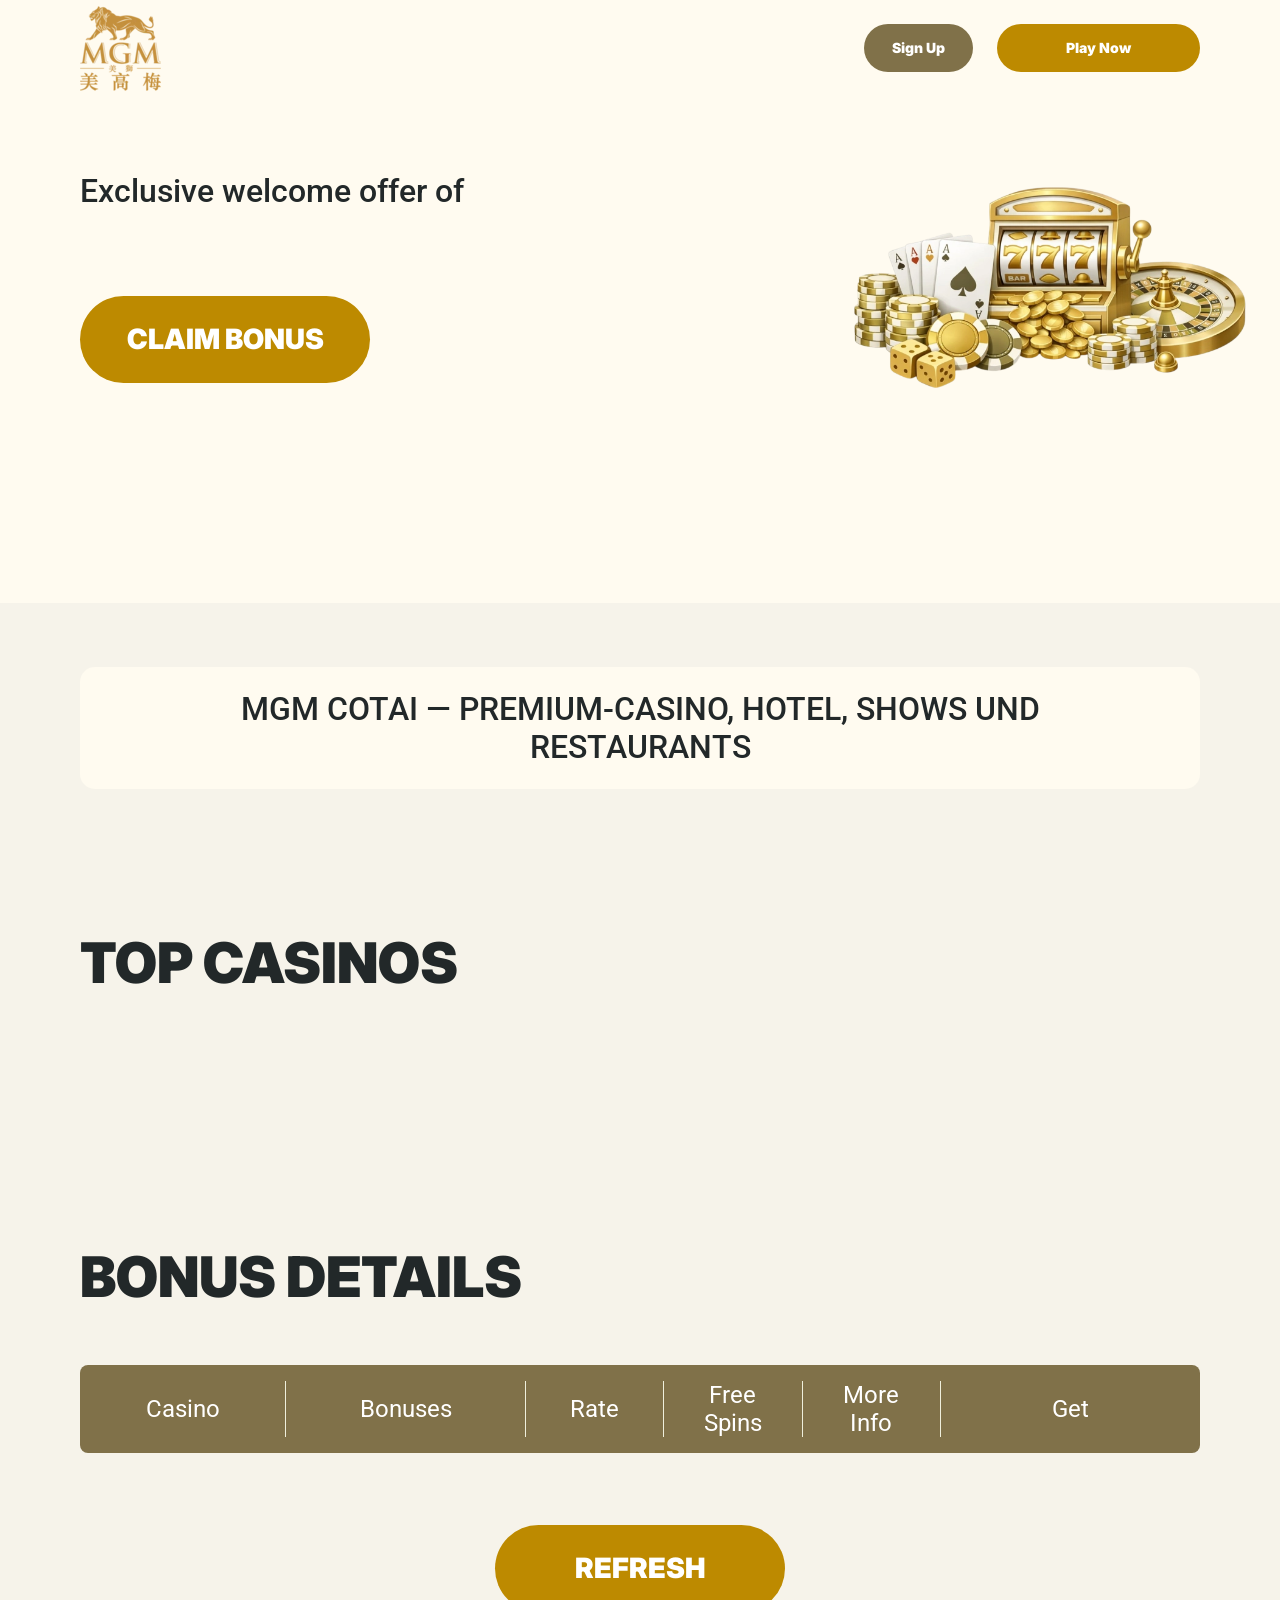
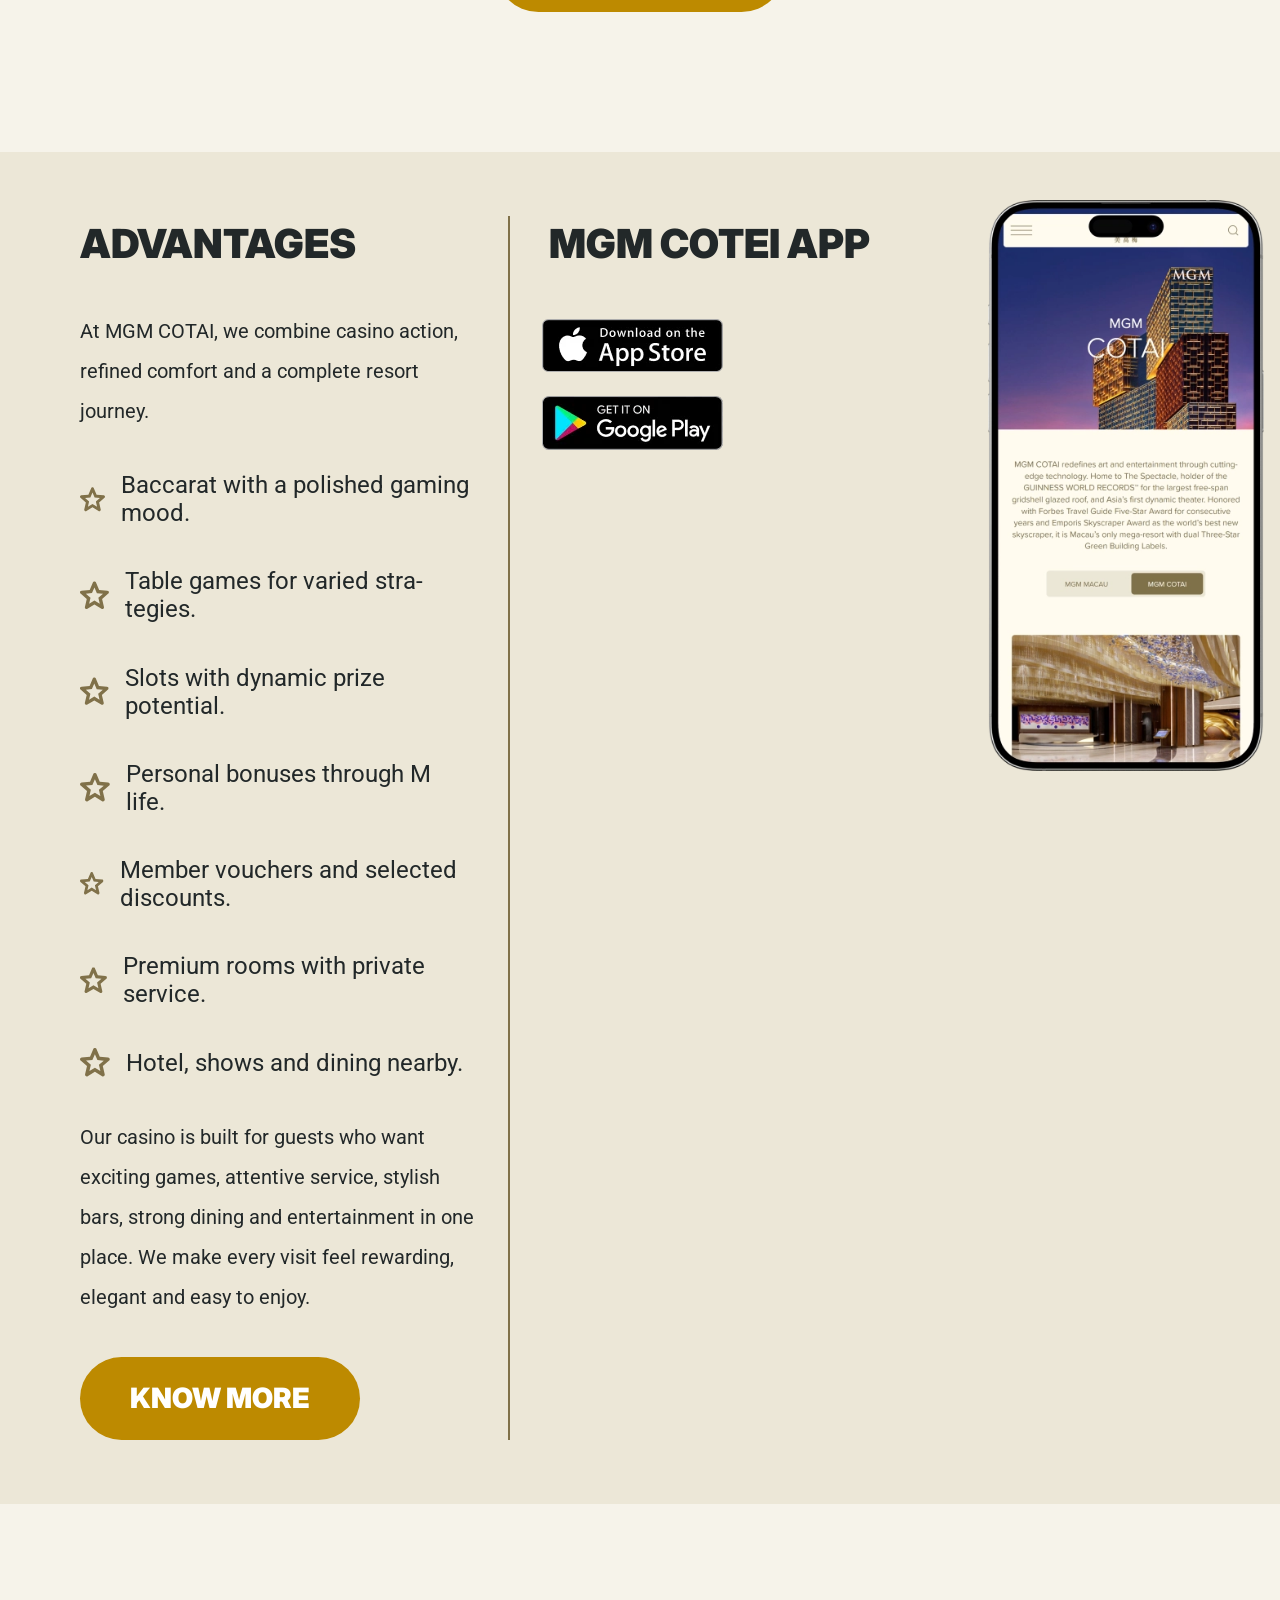
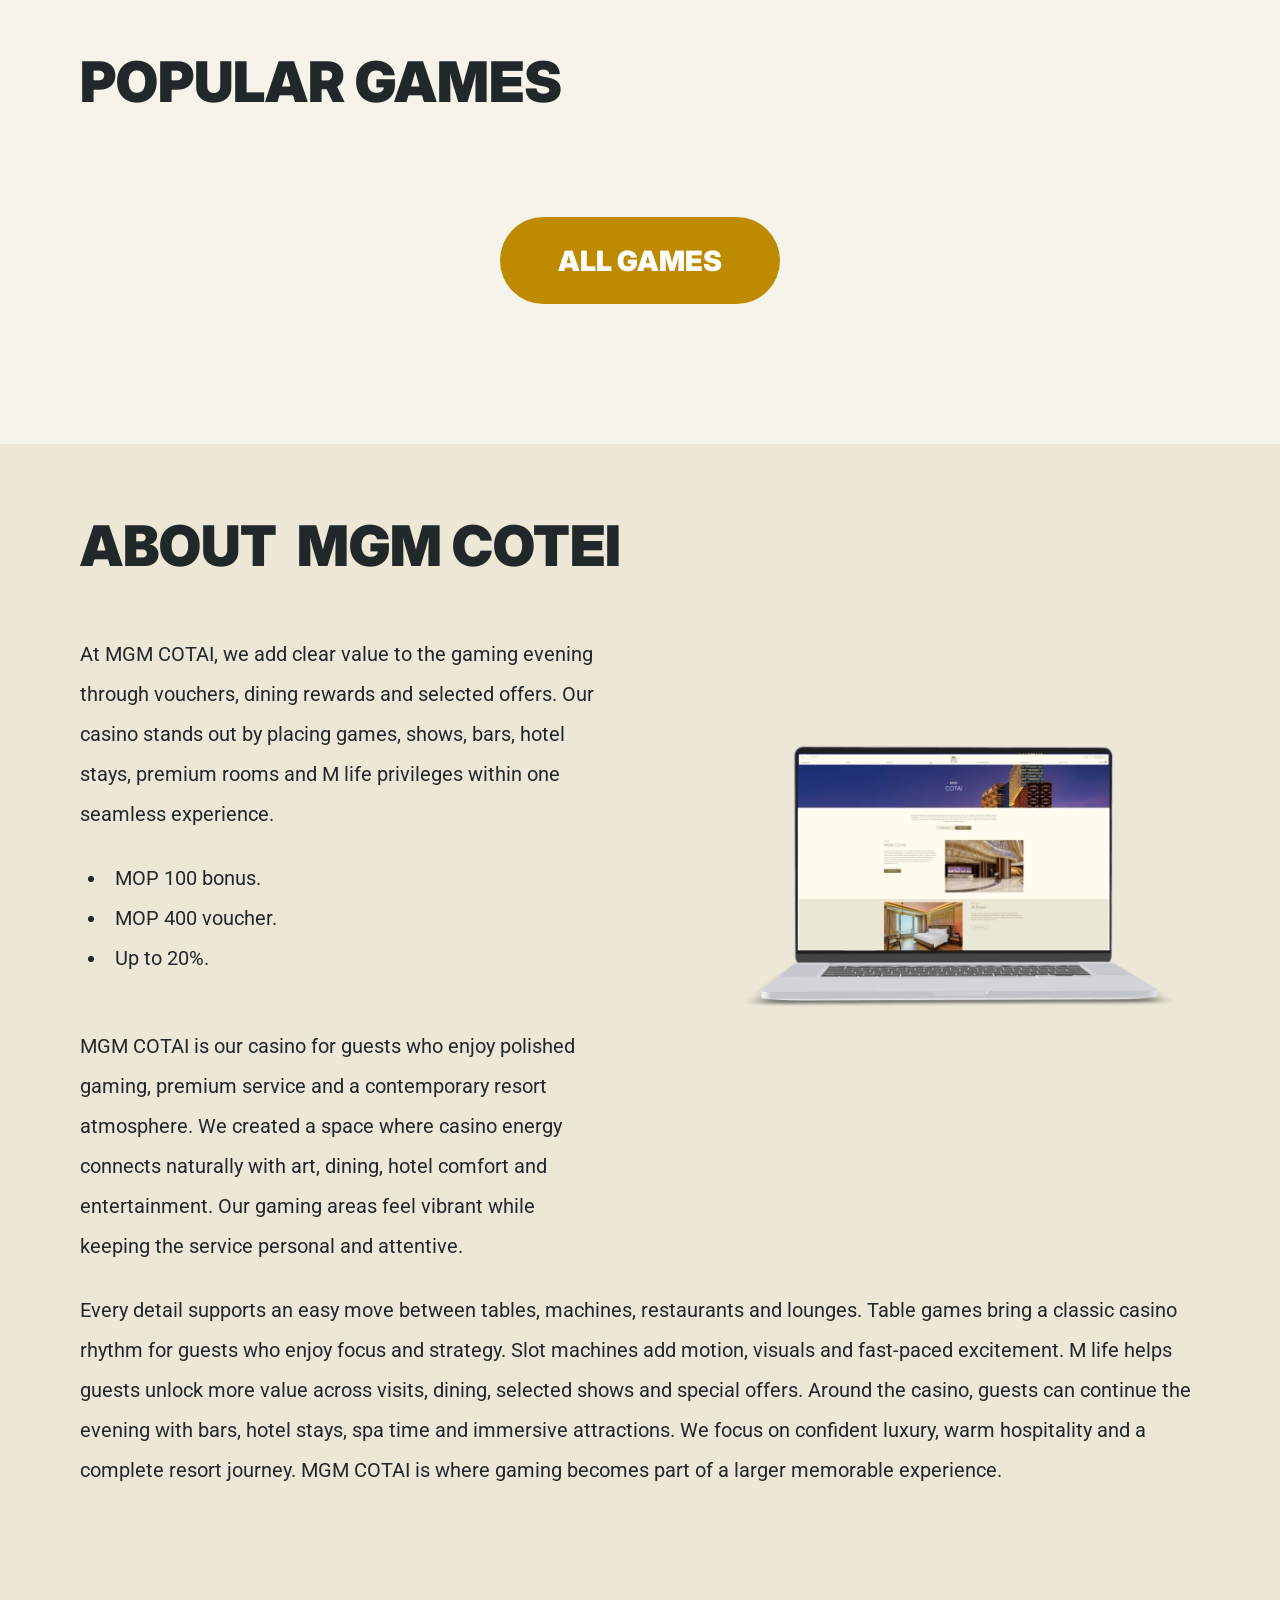
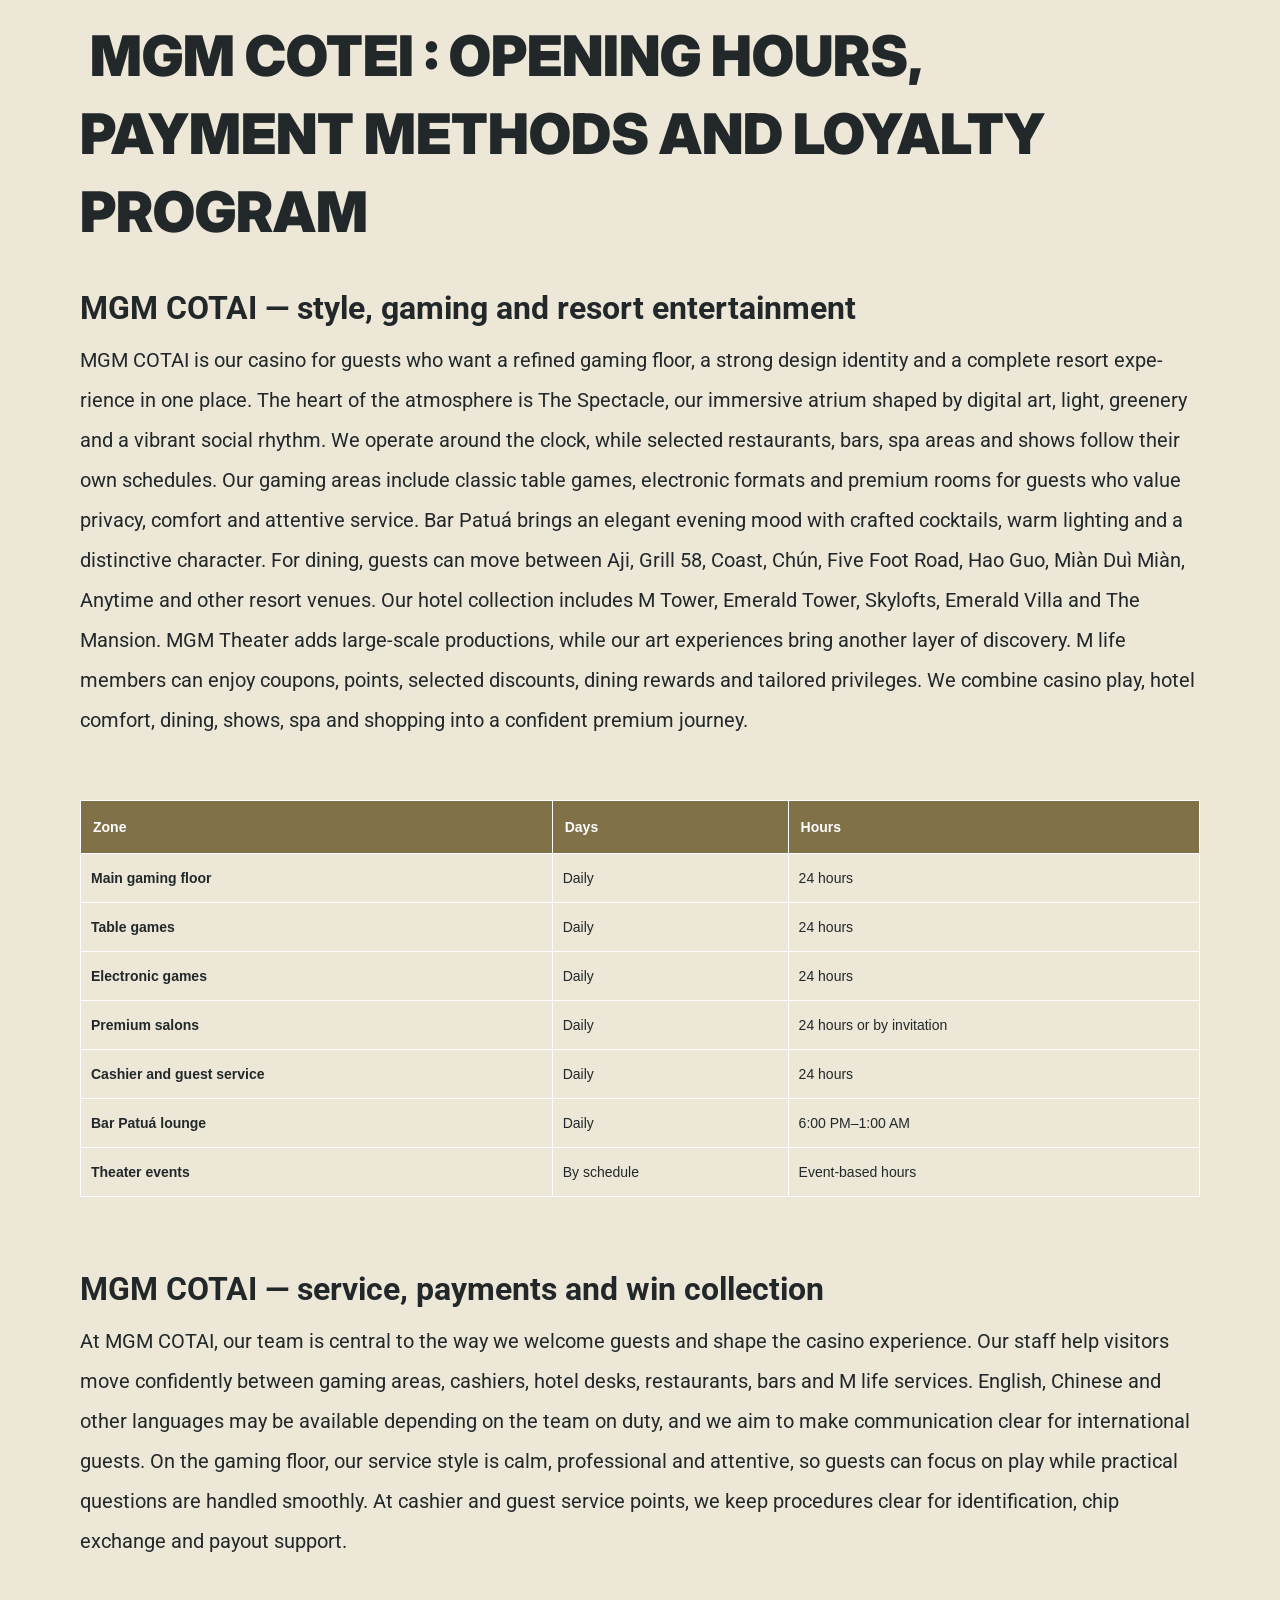
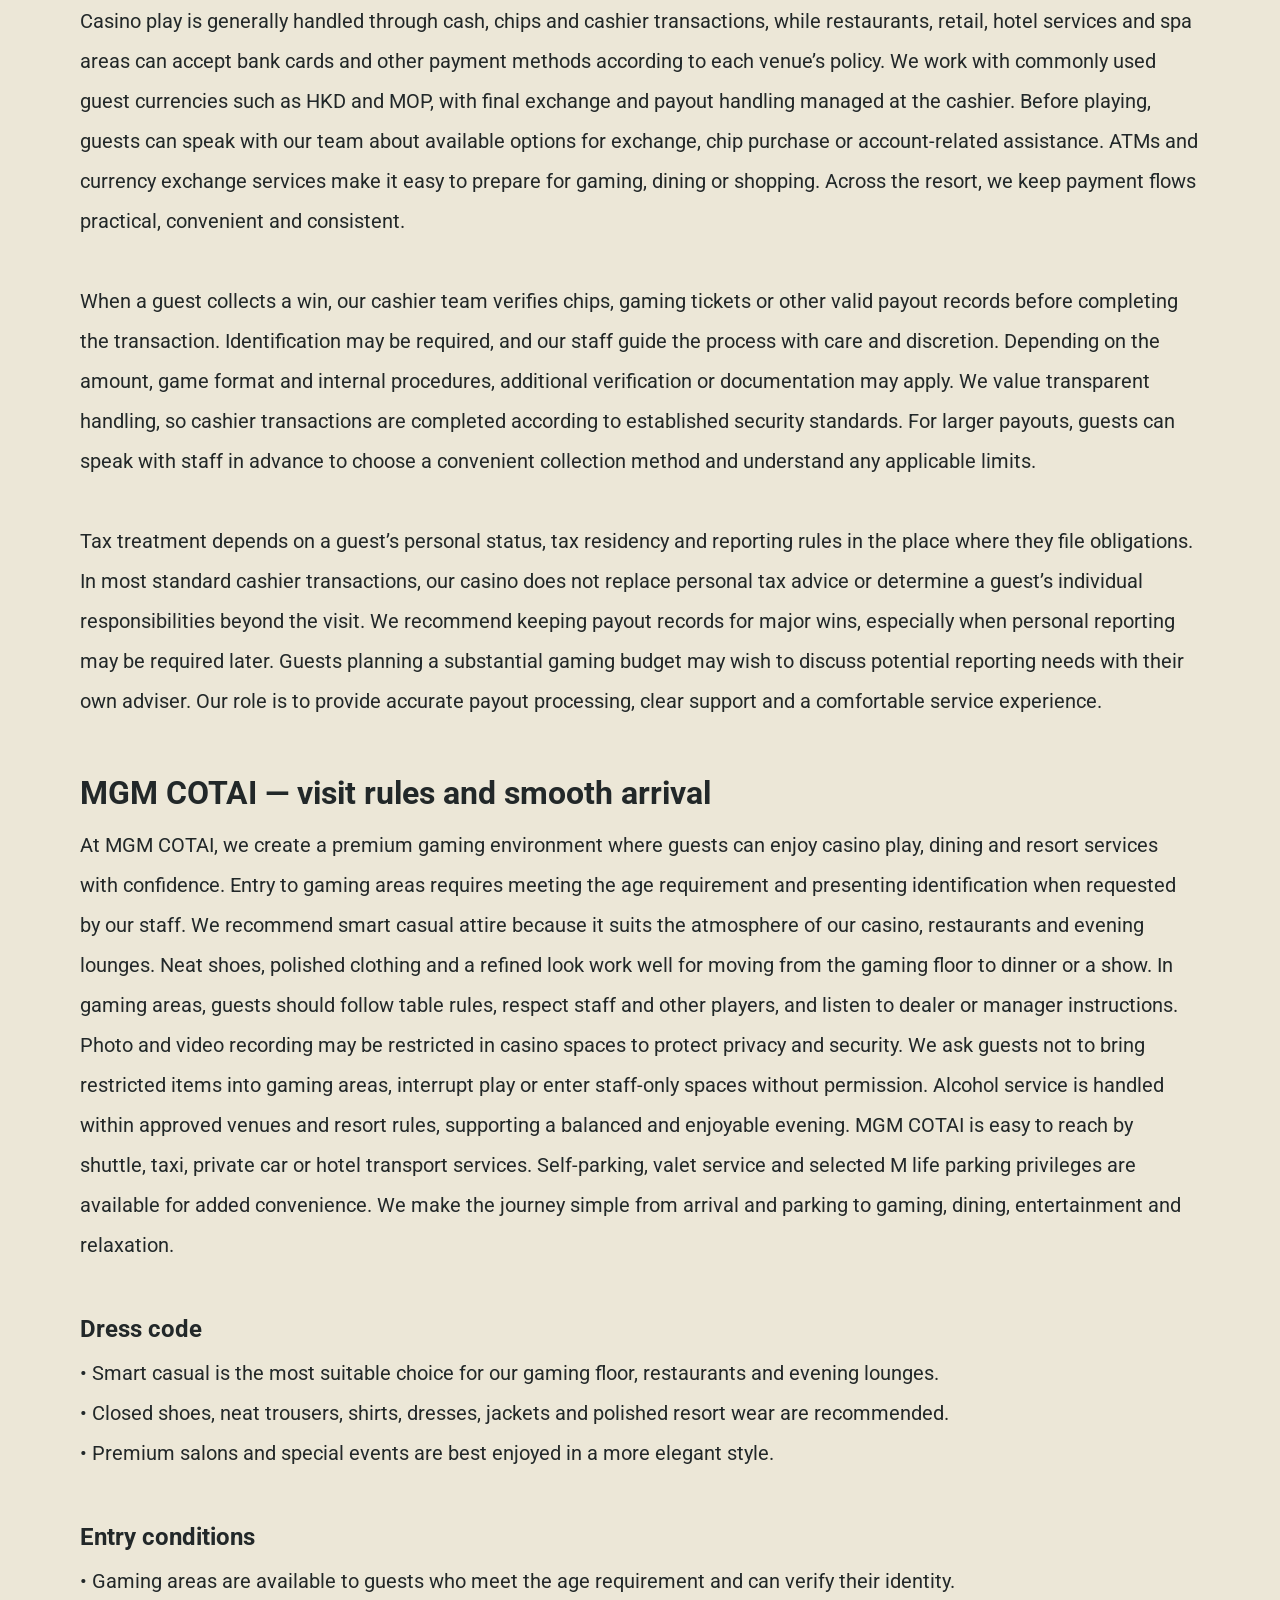
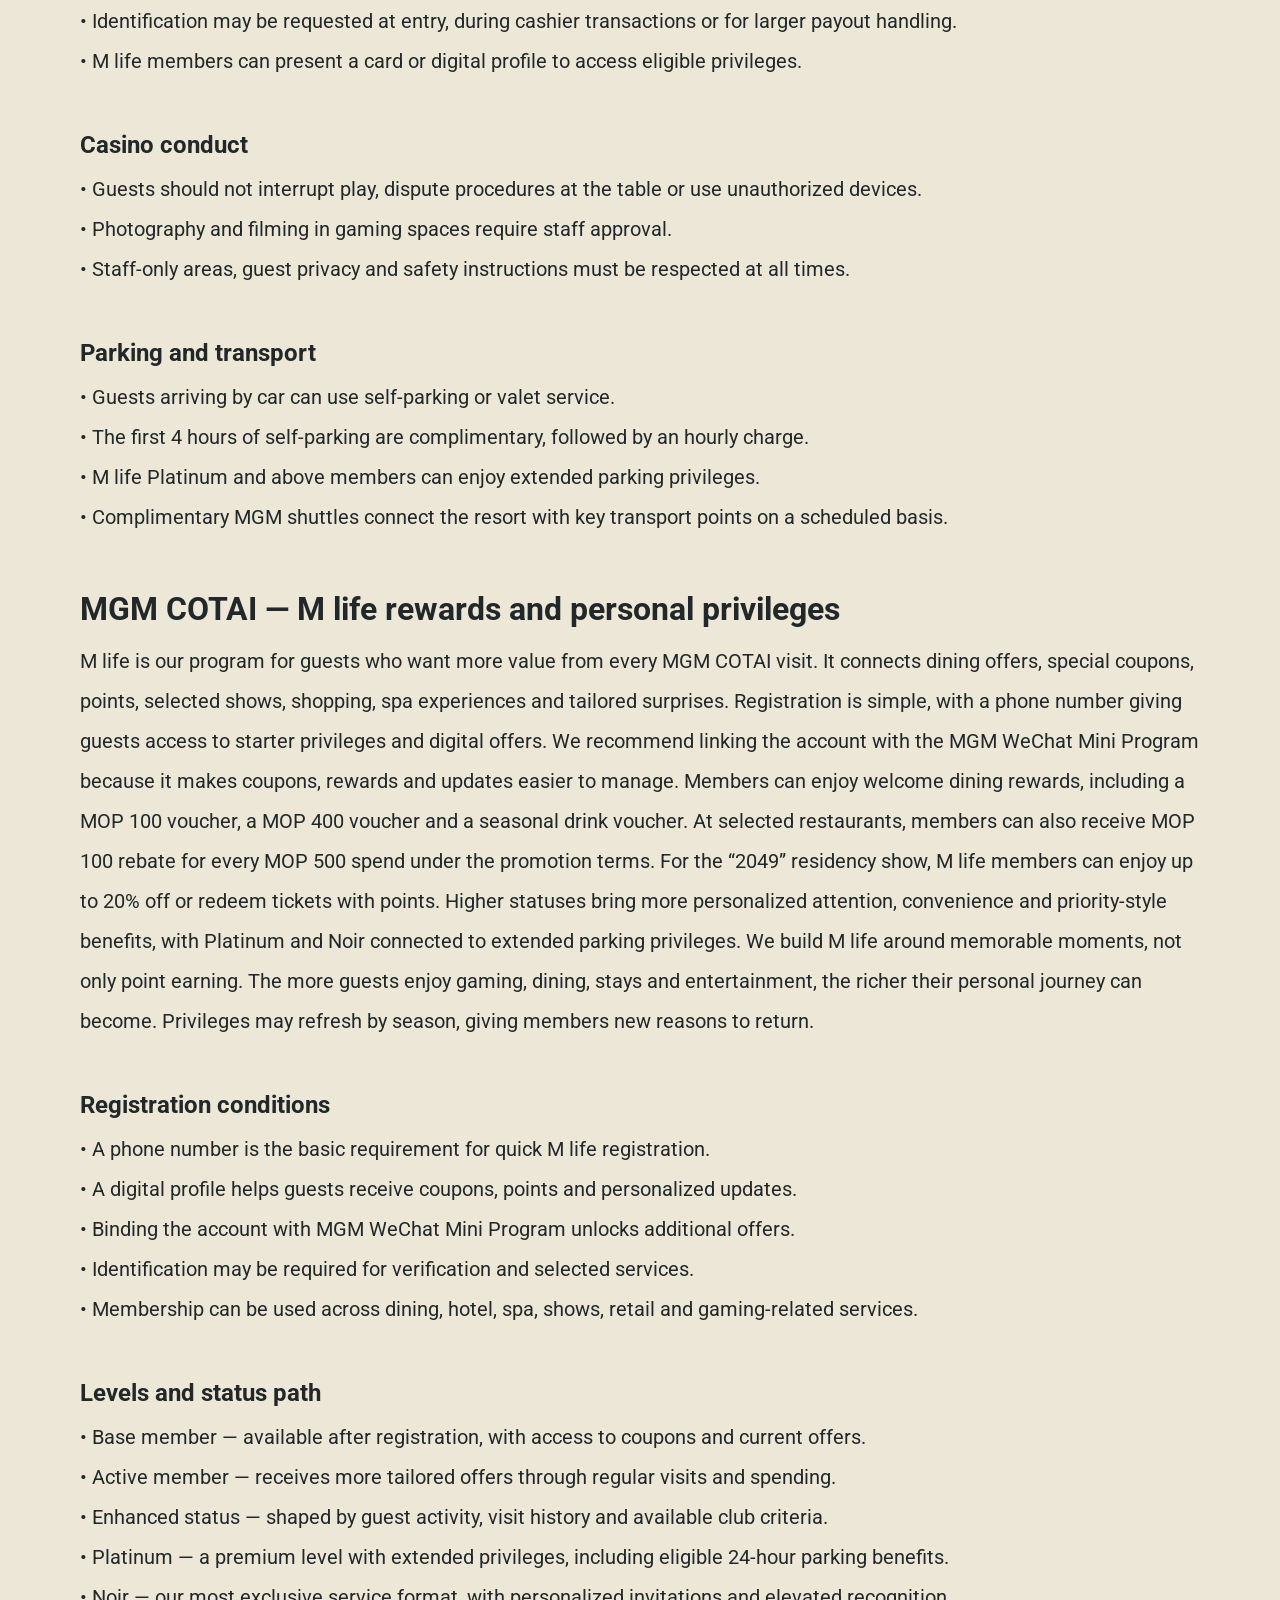
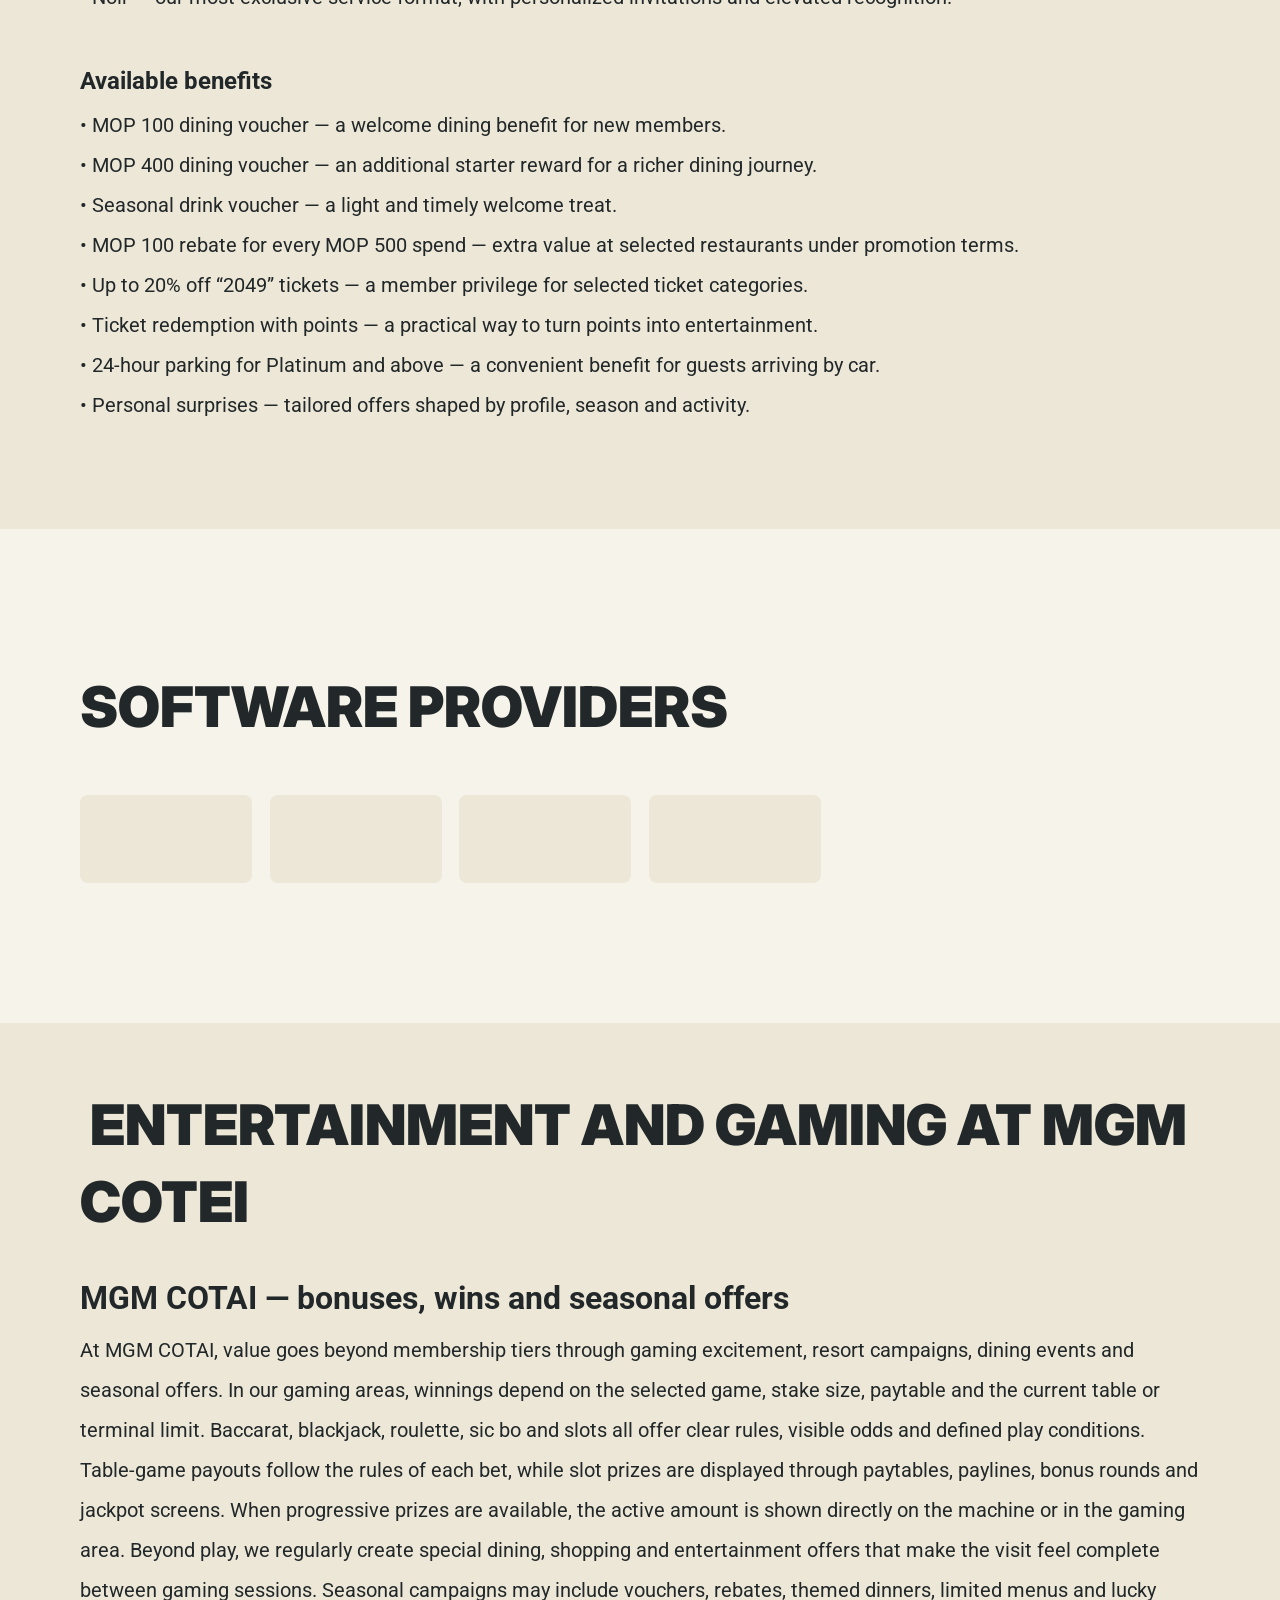
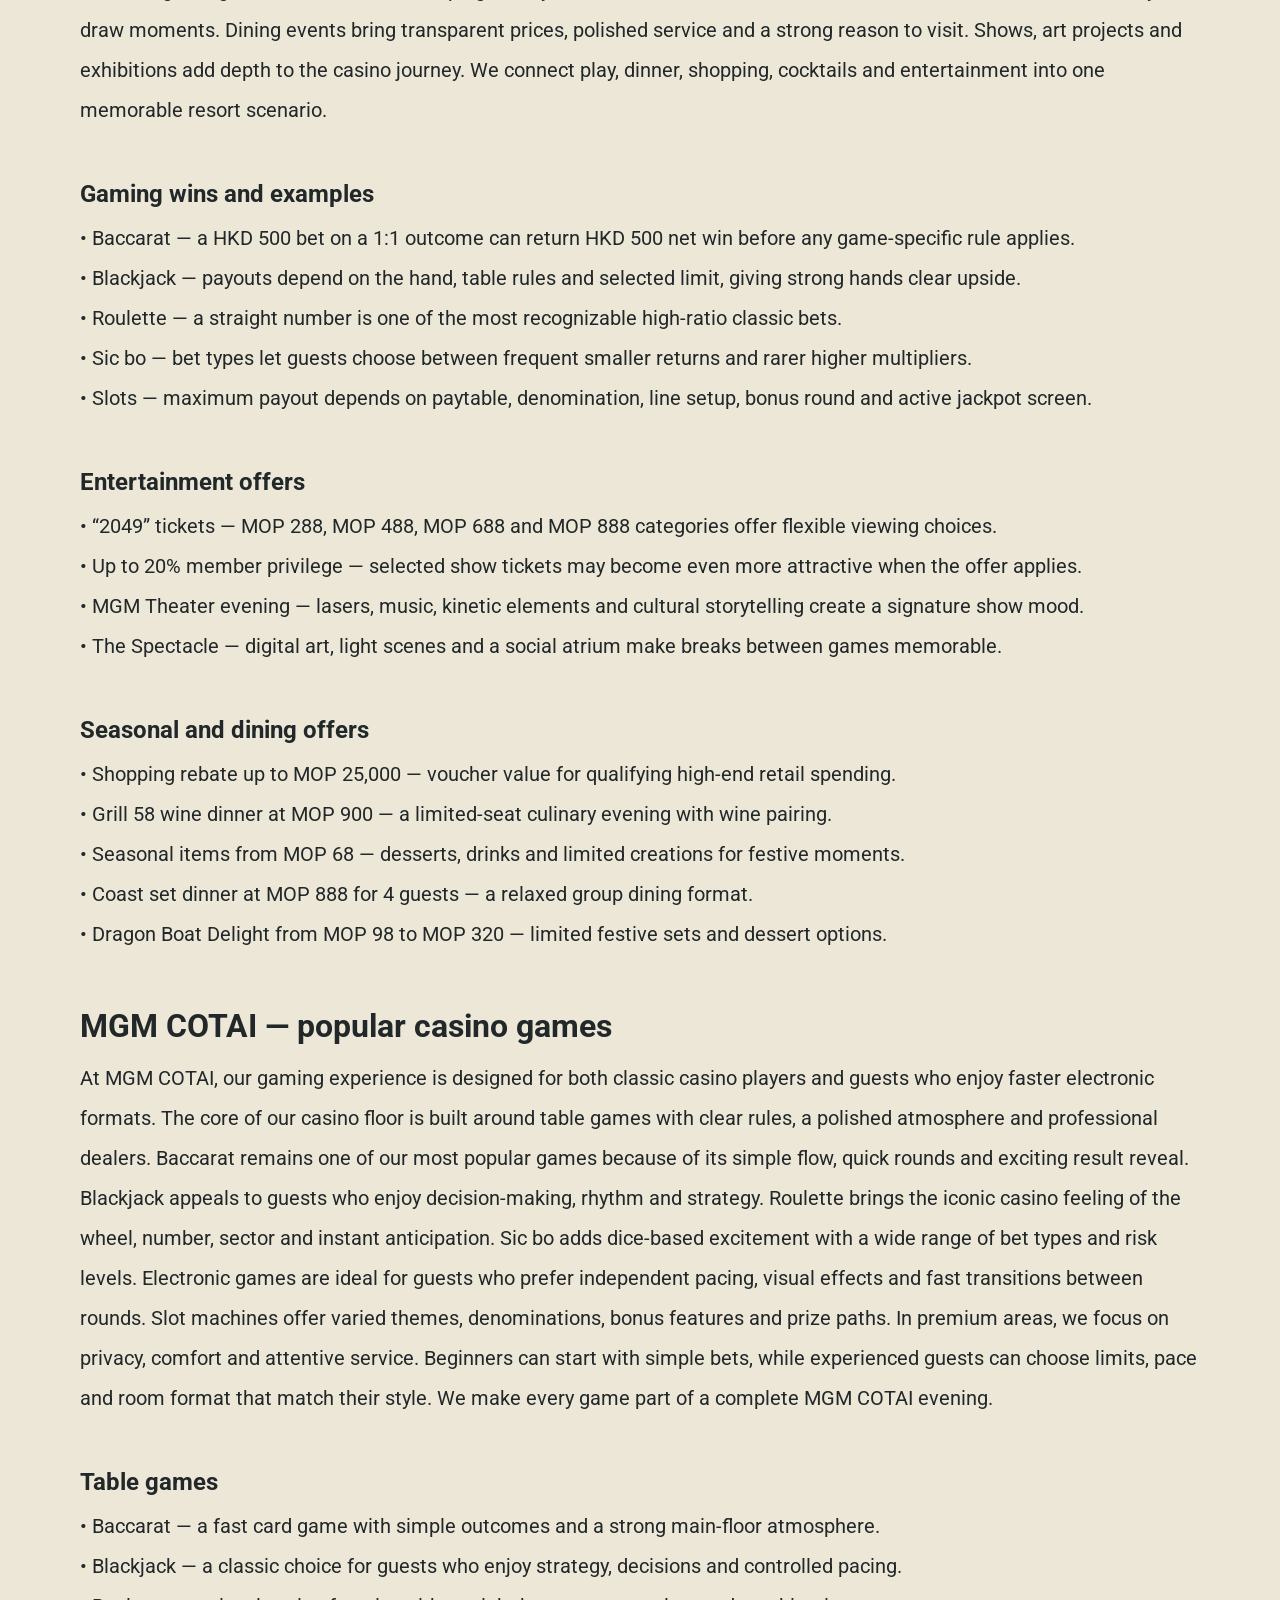
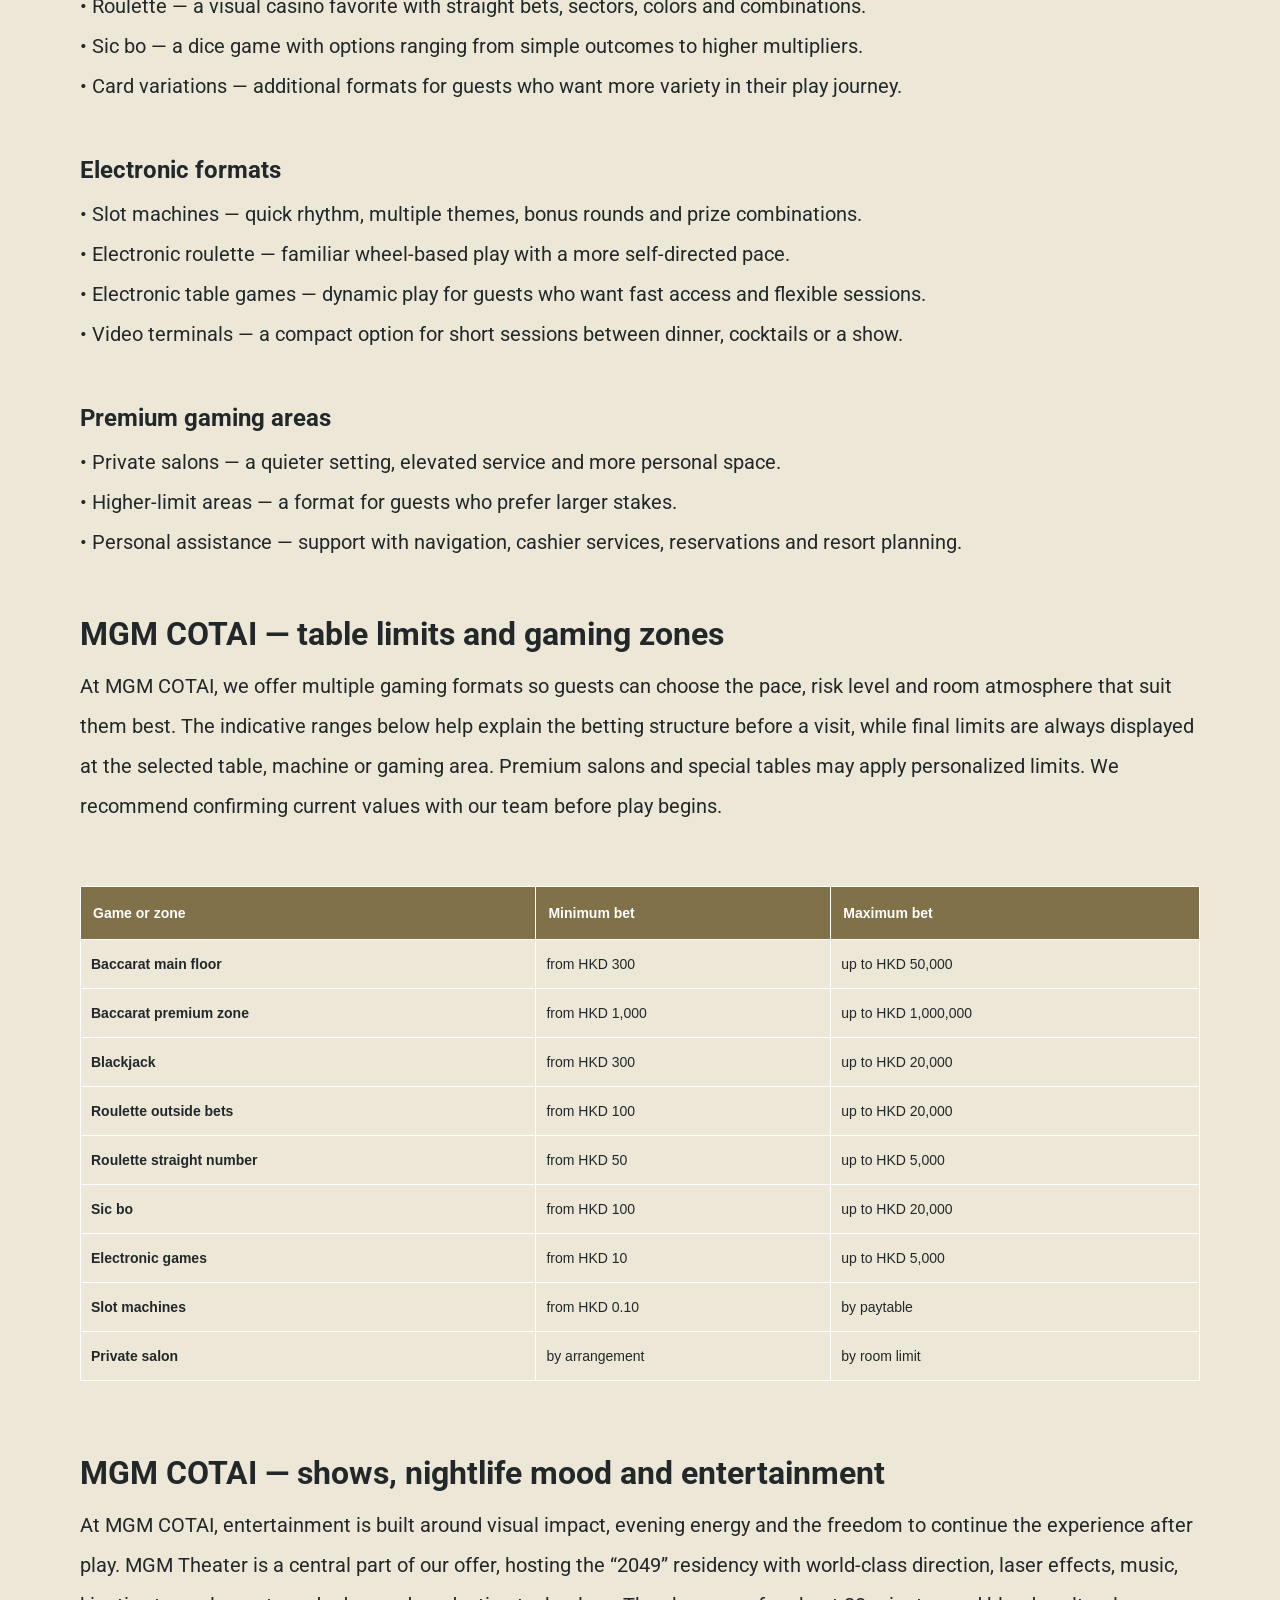
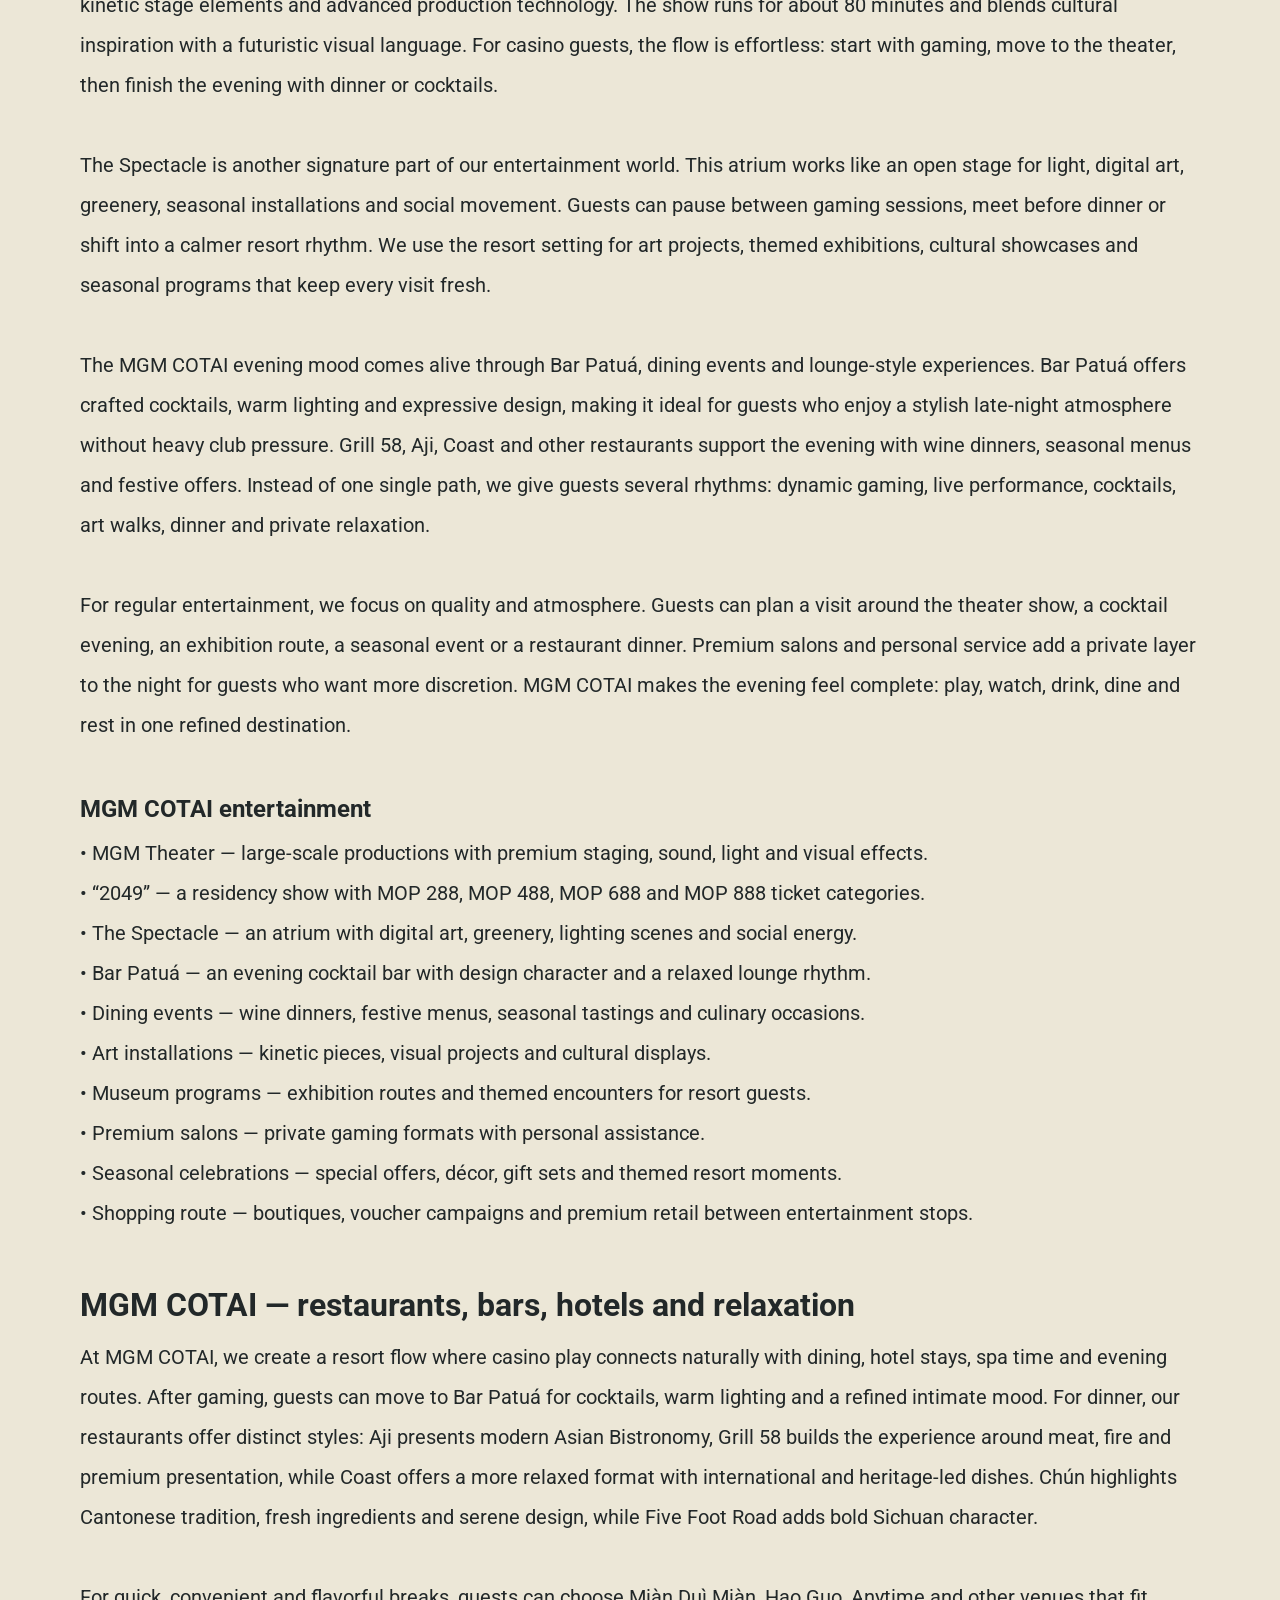
==== index.html @ b0c74cb3 "Site update" ====
<!DOCTYPE html>
<html lang="en">

<head>
    <meta charset="utf-8">

    <script src="./index.js"></script>

    <link rel="manifest" href="./manifest.json">

    <link rel="preconnect" href="https://fonts.googleapis.com" />
    <link rel="preconnect" href="https://fonts.gstatic.com" crossorigin />

    <!-- Google Fonts -->
    <link
            href="https://fonts.googleapis.com/css2?family=Inter:wght@300;400;500;600;700&display=swap"
            rel="stylesheet"
    />
    <!-- Google Fonts -->

    <!-- Google Fonts -->
    <link
            href="https://fonts.googleapis.com/css2?family=Roboto:wght@300;400;500;600;700&display=swap"
            rel="stylesheet"
    />

    <meta name="viewport" content="width=device-width, initial-scale=1, minimum-scale=1, maximum-scale=2">
    <link rel="preload" as="image" href="_assets/images/1778064975-mgm-cotai-logo-1.webp" fetchpriority="high">
    <link rel="stylesheet" href="./normalize.css">
    <link rel="stylesheet" href="./index.css">
    <meta name="theme-color" content="">
    <title>MGM COTAI — Casino, Hotel, Restaurants und Shows</title>
    <meta name="description"
          content="MGM COTAI verbindet Casino-Spiele, Slots, M life Vorteile, Bar Patuá, ausge­zeichnete Restaurants, eindrucksvolle Shows, Hotelkomfort und luxuriöse Erholung.">
    <link rel="canonical" href="https://mgm-cotai-casino.com">
    <meta property="og:title" content="MGM COTAI — Casino, Hotel, Restaurants und Shows">
    <meta property="og:description"
          content="MGM COTAI verbindet Casino-Spiele, Slots, M life Vorteile, Bar Patuá, ausge­zeichnete Restaurants, eindrucksvolle Shows, Hotelkomfort und luxuriöse Erholung.">
    <meta property="og:url" content="https://mgm-cotai-casino.com">
    <meta property="og:site_name" content="MGM COTAI — Casino, Hotel, Restaurants und Shows">
    <meta property="og:locale" content="en">
    <meta property="og:image" content="_assets/images/1778065098-mgmc.webp">
    <meta property="og:image:width" content="1200">
    <meta property="og:image:height" content="630">
    <meta property="og:type" content="website">
    <meta name="twitter:card" content="summary_large_image">
    <meta name="twitter:site" content="mgm-cotai-casino.com">
    <meta name="twitter:title" content="MGM COTAI — Casino, Hotel, Restaurants und Shows">
    <meta name="twitter:description"
          content="MGM COTAI verbindet Casino-Spiele, Slots, M life Vorteile, Bar Patuá, ausge­zeichnete Restaurants, eindrucksvolle Shows, Hotelkomfort und luxuriöse Erholung.">
    <meta name="twitter:image" content="_assets/images/1778065098-mgmc.webp">
    <meta name="twitter:image:width" content="1200">
    <meta name="twitter:image:height" content="630">
    <link rel="icon" href="_assets/images/1778065009-mgm-cotai-logo-1.webp" type="image/x-icon" sizes="16x16">
    <meta name="language" content="en">

    <link rel="apple-touch-icon" href="_assets/images/1778064921-favicon-89.ico" sizes="96x96">
    <link rel="icon" href="_assets/images/1778064921-favicon-89.ico" type="image/webp" sizes="192x192">

    <link rel="preload" href="_assets/images/1778065173-mgmc.webp" as="image" fetchpriority="high">

    <link rel="alternate" hreflang="x-default" href="https://mgm-cotai-casino.com" />
    <link rel="alternate" hreflang="en" href="https://mgm-cotai-casino.com" />
</head>

<body>
<svg
        style="display: none"
        xmlns="http://www.w3.org/2000/svg"
        width="1em"
        height="1em"
        viewBox="0 0 256 256"
>
    <symbol id="minus-icon" viewBox="0 0 256 256">
        <path
                fill="#807149"
                d="M228 128a12 12 0 0 1-12 12H40a12 12 0 0 1 0-24h176a12 12 0 0 1 12 12"
        />
    </symbol>
</svg>

<svg
        style="display: none"
        xmlns="http://www.w3.org/2000/svg"
        width="1em"
        height="1em"
        viewBox="0 0 32 32"
>
    <symbol id="globe-icon" viewBox="0 0 32 32">
        <path
                fill="#bd8a00"
                d="M32.032 16c0-8.501-6.677-15.472-15.072-15.969-0.173-0.019-0.346-0.032-0.523-0.032-0.052 0-0.104 0.005-0.156 0.007-0.093-0.002-0.186-0.007-0.281-0.007-8.84 0-16.032 7.178-16.032 16.001s7.192 16.001 16.032 16.001c0.094 0 0.188-0.006 0.281-0.008 0.052 0.002 0.104 0.008 0.156 0.008 0.176 0 0.349-0.012 0.523-0.032 8.395-0.497 15.072-7.468 15.072-15.969zM29.049 21.151c-0.551-0.16-1.935-0.507-4.377-0.794 0.202-1.381 0.313-2.84 0.313-4.357 0-1.196-0.069-2.354-0.197-3.469 3.094-0.37 4.45-0.835 4.54-0.867l-0.372-1.050c0.695 1.659 1.080 3.478 1.080 5.386 0 1.818-0.352 3.555-0.987 5.151zM8.921 16c0-1.119 0.074-2.212 0.21-3.263 1.621 0.127 3.561 0.222 5.839 0.243v6.939c-2.219 0.021-4.114 0.111-5.709 0.234-0.22-1.319-0.34-2.715-0.34-4.154zM16.967 2.132c2.452 0.711 4.552 4.115 5.492 8.628-1.512 0.12-3.332 0.209-5.492 0.229v-8.857zM14.971 2.156v8.832c-2.136-0.021-3.965-0.109-5.502-0.226 0.96-4.457 3.076-7.836 5.502-8.606zM14.971 21.913l0 7.929c-2.263-0.718-4.256-3.705-5.293-7.719 1.492-0.11 3.253-0.189 5.292-0.21zM16.967 29.868l-0-7.955c2.061 0.020 3.814 0.102 5.288 0.217-1.019 4.067-3 7.076-5.288 7.738zM16.967 19.92l0-6.939c2.291-0.021 4.218-0.118 5.818-0.25 0.131 1.053 0.203 2.147 0.203 3.268 0 1.442-0.116 2.84-0.329 4.16-1.575-0.128-3.462-0.219-5.692-0.24zM28.588 9.81c-0.302 0.094-1.564 0.453-4.094 0.751-0.564-2.998-1.584-5.561-2.91-7.412 3.048 1.325 5.535 3.697 7.005 6.661zM11.213 2.831c-1.632 1.873-2.963 4.568-3.691 7.754-2.265-0.245-3.623-0.534-4.166-0.665 1.585-3.27 4.407-5.836 7.856-7.088zM2.614 11.787c0.385 0.104 1.841 0.467 4.549 0.766-0.155 1.107-0.24 2.26-0.24 3.447 0 1.509 0.136 2.96 0.383 4.334-2.325 0.251-3.755 0.552-4.396 0.706-0.607-1.566-0.944-3.264-0.944-5.041 0-1.467 0.228-2.883 0.649-4.213zM3.784 22.886c0.727-0.154 2.029-0.39 3.956-0.591 0.759 2.803 1.993 5.175 3.473 6.874-3.16-1.148-5.79-3.398-7.429-6.282v0zM21.583 28.849c1.195-1.665 2.14-3.907 2.728-6.525 1.982 0.227 3.226 0.494 3.853 0.652-1.5 2.596-3.808 4.669-6.581 5.873z">
        </path>
    </symbol>
</svg>

<svg width="32" height="31" viewBox="0 0 32 31" fill="none" xmlns="http://www.w3.org/2000/svg">
    <symbol id="star-icon" viewBox="0 0 32 31">
        <path d="M10.0431 24.5932L15.8898 21.0667L21.7365 24.6396L20.2052 17.9577L25.3559 13.5031L18.5811 12.8999L15.8898 6.58913L13.1985 12.8535L6.42371 13.4567L11.5744 17.9577L10.0431 24.5932ZM15.8898 25.4285L8.187 30.0687C7.84672 30.2853 7.49096 30.3781 7.11975 30.3471C6.74853 30.3162 6.42371 30.1925 6.1453 29.9759C5.86688 29.7594 5.65034 29.489 5.49566 29.1648C5.34099 28.8406 5.31005 28.4768 5.40286 28.0734L7.44456 19.3034L0.623417 13.4103C0.314068 13.1319 0.121034 12.8145 0.0443157 12.4581C-0.0324028 12.1017 -0.00951111 11.754 0.112991 11.415C0.235493 11.0759 0.421103 10.7975 0.669819 10.5797C0.918536 10.362 1.25882 10.2227 1.69067 10.1621L10.6927 9.37327L14.1729 1.11366C14.3276 0.742438 14.5676 0.464023 14.8931 0.278414C15.2185 0.0928044 15.5507 0 15.8898 0C16.2288 0 16.5611 0.0928044 16.8865 0.278414C17.2119 0.464023 17.452 0.742438 17.6067 1.11366L21.0869 9.37327L30.0889 10.1621C30.522 10.224 30.8623 10.3632 31.1098 10.5797C31.3572 10.7963 31.5428 11.0747 31.6666 11.415C31.7903 11.7553 31.8138 12.1036 31.7371 12.46C31.6604 12.8163 31.4667 13.1331 31.1562 13.4103L24.335 19.3034L26.3767 28.0734C26.4695 28.4756 26.4386 28.8394 26.2839 29.1648C26.1292 29.4902 25.9127 29.7606 25.6343 29.9759C25.3559 30.1912 25.0311 30.315 24.6598 30.3471C24.2886 30.3793 23.9329 30.2865 23.5926 30.0687L15.8898 25.4285Z" fill="#807149"/>
    </symbol>
</svg>

<svg
        xmlns="http://www.w3.org/2000/svg"
        width="1em"
        height="1em"
        viewBox="0 0 256 256"
>
    <symbol id="plus-icon" viewBox="0 0 256 256">
        <path
                fill="#807149"
                d="M228 128a12 12 0 0 1-12 12h-76v76a12 12 0 0 1-24 0v-76H40a12 12 0 0 1 0-24h76V40a12 12 0 0 1 24 0v76h76a12 12 0 0 1 12 12"
        />
    </symbol>
</svg>

<svg
        width="33"
        height="32"
        viewBox="0 0 33 32"
        fill="none"
        xmlns="http://www.w3.org/2000/svg"
>
    <symbol id="play-icon" viewBox="0 0 33 32">
        <path
                d="M16.8334 0.0786133C7.9606 0.0786133 0.767578 7.20678 0.767578 15.9998C0.767578 24.7929 7.9606 31.921 16.8334 31.921C25.7061 31.921 32.8992 24.7929 32.8992 15.9998C32.8992 7.20678 25.7061 0.0786133 16.8334 0.0786133ZM22.3861 16.8438L14.3532 21.8192C14.1907 21.9197 14.0059 21.9703 13.821 21.9703C13.6536 21.9703 13.4859 21.929 13.3342 21.8454C13.015 21.67 12.8169 21.3372 12.8169 20.9752V11.0244C12.8169 10.6625 13.015 10.3296 13.3342 10.1543C13.6533 9.97788 14.0436 9.98857 14.3532 10.1805L22.3861 15.1559C22.6796 15.3381 22.858 15.6568 22.858 15.9998C22.858 16.3428 22.6796 16.6616 22.3861 16.8438Z"
                fill="#bd8a00"
        />
    </symbol>
</svg>

<svg
        width="20"
        height="20"
        viewBox="0 0 20 20"
        fill="none"
        xmlns="http://www.w3.org/2000/svg"
>
    <symbol id="information-outline" viewBox="0 0 20 20">
        <path
                d="M9 7H11V5H9V7ZM10 18C5.59 18 2 14.41 2 10C2 5.59 5.59 2 10 2C14.41 2 18 5.59 18 10C18 14.41 14.41 18 10 18ZM10 0C8.68678 0 7.38642 0.258658 6.17317 0.761205C4.95991 1.26375 3.85752 2.00035 2.92893 2.92893C1.05357 4.8043 0 7.34784 0 10C0 12.6522 1.05357 15.1957 2.92893 17.0711C3.85752 17.9997 4.95991 18.7362 6.17317 19.2388C7.38642 19.7413 8.68678 20 10 20C12.6522 20 15.1957 18.9464 17.0711 17.0711C18.9464 15.1957 20 12.6522 20 10C20 8.68678 19.7413 7.38642 19.2388 6.17317C18.7362 4.95991 17.9997 3.85752 17.0711 2.92893C16.1425 2.00035 15.0401 1.26375 13.8268 0.761205C12.6136 0.258658 11.3132 0 10 0ZM9 15H11V9H9V15Z"
                fill="#222829"
        />
    </symbol>
</svg>

<div class="wrapper">
    <header class="header" id="top">
        <div class="headerBlock">
            <div class="headerLogoContainer"><a href="https://mgm-cotai-casino.com" aria-label="Main page"><img class="header__logo logo"
                                                                                                     src="_assets/images/1778064975-mgm-cotai-logo-1.webp" alt="MGM COTAI" /></a></div>
            <ul class="nav__list">
                <li class="nav__item"><a class="nav__link" target="_blank" href="casino.html?id=example-offer-id"
                                         aria-label="Sign Up" id="navSignUp"> Sign Up </a></li>
                <li class="nav__item nav__itemLarge"><a class="nav__link nav__linkLarge" target="_blank"
                                                        href="casino.html?id=example-offer-id" aria-label="Play Now" id="navPlayNow"> Play Now </a>
                </li>
            </ul>
        </div>
    </header>
    <main class="main">
        <section class="heroContainer">
            <div class="hero">
                <div class="heroBlock block">
                    <div class="heroGroup">
                        <div class="heroTextGroup">
                            <p class="heroText heroTextDesktop">Exclusive welcome offer of</p>
                            <p class="heroText heroTextMobile">Exclusive welcome bonus of</p>
                            <p class="heroText heroTextBonus" id="bonusText"></p>
                        </div><a target="_blank" class="heroLink" id="bonusLink" href="/" aria-label="Play game"><span
                            class="heroButton btn btn--large">Claim Bonus</span></a>
                    </div>
                </div>
            </div>
            <div class="heroUnder">
                <h1 class="heroText heroMainTitle">MGM COTAI — Premium-Casino, Hotel, Shows und Restaurants</h1>
            </div>
        </section>
        <div class="bonusesCircleContainer">
            <section class="topCasino">
                <div class="container">
                    <div class="topCasinoBlock block">
                        <h2 class="topCasinoTitle title"><span>Top Casinos <span id="countryName"></span></span>
                        </h2>
                        <div class="topCasinoGroup" id="casinoCardContainer">
                            <!-- Casino cards will be dynamically inserted here --></div><button
                            class="topCasinoButton btn btn--large" id="showMoreButton"> All Casino </button>
                    </div>
                </div>
            </section>
            <section class="bonusDetails" id="bonuses">
                <div class="container">
                    <div class="bonusDetailsBlock block">
                        <h2 class="bonusDetailsTitle title"><span>Bonus Details</span></h2>
                        <div class="bonusDetailsGroup">
                            <div class="bonusTable">
                                <div class="bogradientContainer">
                                    <div class="bonusTableRow bonusTableHeader">
                                        <div class="bonusTableHead">
                                            <p class="bonusHeaderText bonusHeaderCasino">Casino</p>
                                        </div>
                                        <div class="bonusTableHead">
                                            <p class="bonusHeaderText bonusDetailsWelcome">Bonuses</p>
                                        </div>
                                        <div class="bonusTableHead">
                                            <p class="bonusHeaderText">Rate</p>
                                        </div>
                                        <div class="bonusTableHead">
                                            <p class="bonusHeaderText bonusHeaderTextSpins">Free Spins</p>
                                        </div>
                                        <div class="bonusTableHead">
                                            <p class="bonusHeaderText">More Info</p>
                                        </div>
                                        <div class="bonusTableHead">
                                            <p class="bonusHeaderText bonusClaimBonus">Get</p>
                                        </div>
                                    </div>
                                </div><!-- Bonus rows will be dynamically inserted here -->
                                <div id="bonusTableRows"></div>
                            </div>
                        </div><button class="bonusDetailsButton btn btn--large" id="refreshButton"> Refresh
                    </button>
                    </div>
                </div>
            </section>
        </div>
        <div class="advantagesCircleContainer">
            <section class="advantages">
                <div class="container">
                    <div class="advantagesBlock block">
                        <div class="advantagesDescription">
                            <h2 class="advantagesTitle title">Advantages</h2>
                            <ul class="advantagesList">
                                <li class="providersGroup">At MGM COTAI, we combine casino action, refined comfort and a complete resort journey.</li>
                                <li class="advantagesItem">
                                    <svg class="advantagesStar" width="30" height="29">
                                        <use href="#star-icon"></use>
                                    </svg>
                                    <p class="advantagesText">Baccarat with a polished gaming mood.</p>
                                </li>
                                <li class="advantagesItem">
                                    <svg class="advantagesStar" width="30" height="29">
                                        <use href="#star-icon"></use>
                                    </svg>
                                    <p class="advantagesText">Table games for varied stra­tegies.</p>
                                </li>
                                <li class="advantagesItem">
                                    <svg class="advantagesStar" width="30" height="29">
                                        <use href="#star-icon"></use>
                                    </svg>
                                    <p class="advantagesText">Slots with dynamic prize potential.</p>
                                </li>
                                <li class="advantagesItem">
                                    <svg class="advantagesStar" width="30" height="29">
                                        <use href="#star-icon"></use>
                                    </svg>
                                    <p class="advantagesText">Personal bonuses through M life.</p>
                                </li>
                                <li class="advantagesItem">
                                    <svg class="advantagesStar" width="30" height="29">
                                        <use href="#star-icon"></use>
                                    </svg>
                                    <p class="advantagesText">Member vouchers and selected discounts.</p>
                                </li>
                                <li class="advantagesItem">
                                    <svg class="advantagesStar" width="30" height="29">
                                        <use href="#star-icon"></use>
                                    </svg>
                                    <p class="advantagesText">Premium rooms with private service.</p>
                                </li>
                                <li class="advantagesItem">
                                    <svg class="advantagesStar" width="30" height="29">
                                        <use href="#star-icon"></use>
                                    </svg>
                                    <p class="advantagesText">Hotel, shows and dining nearby.</p>
                                </li>
                                <li class="providersGroup">Our casino is built for guests who want exciting games, attentive service, stylish bars, strong dining and enter­tainment in one place. We make every visit feel rewarding, elegant and easy to enjoy.</li>
                            </ul><a class="advantagesLink" id="advantagesLink" target="_blank" href="/" aria-label="Know more"><span
                                class="advantagesButton btn btn--large">Know more</span></a>
                        </div>
                        <div class="advantagesMobile">
                            <h2 class="advantagesTitle title advantagesAppTitle"> MGM Cotei App</h2><img
                                class="advantagesMobilePhone" src="_assets/images/1778065375-mgm.webp" title="MGM COTAI Mobile"
                                alt=" MGM Cotei App" />
                            <div class="advantagesStoreGroup"><a href="/" id="appStoreLink" aria-label="Play game"
                                                                 target="_blank"><img class="advantagesStore" width="181" height="53"
                                                                                      src="./assets/images/advantages/app-store.webp" alt="iOs App " title=" MGM Cotei App"/></a><a
                                    href="/" id="googlePlayLink" aria-label="Play game" target="_blank"><img
                                    class="advantagesStore" width="181" height="54"
                                    src="./assets/images/advantages/google-play.webp" alt="android App  MGM Cotei App" title=" MGM Cotei App" /></a>
                            </div>
                        </div>
                    </div>
                </div>
            </section>
            <section class="games" id="games">
                <div class="container">
                    <div class="gamesBlock block">
                        <h2 class="gamesTitle title"><span>Popular Games</span></h2>
                        <div class="gamesGroup" id="gamesContainer"><!-- Games will be dynamically inserted here -->
                        </div><a target="_blank" class="gamesLink" id="allGamesLink" href="/" aria-label="All Games"><span
                            class="gamesButton btn btn--large">All Games</span></a>
                    </div>
                </div>
            </section>
        </div>
        <div class="historyCircleContainer">
            <section class="history">
                <div class="container">
                    <div class="historyBlock block">
                        <h2 class="historyTitle title">About  MGM Cotei</h2>
                        <div class="historyGroup">
                            <div class="historyColumn">
                                <div class="historyText">
                                    <p class="historyDescription">At MGM COTAI, we add clear value to the gaming evening through vouchers, dining rewards and selected offers. Our casino stands out by placing games, shows, bars, hotel stays, premium rooms and M life privileges within one seamless expe­rience.</p>
                                    <ul class="historyList">
                                        <li class="historyItem">MOP 100 bonus.</li>
                                        <li class="historyItem">MOP 400 voucher.</li>
                                        <li class="historyItem">Up to 20%.</li>
                                    </ul>
                                    <p class="historyDescription">MGM COTAI is our casino for guests who enjoy polished gaming, premium service and a contem­porary resort atmosphere. We created a space where casino energy connects naturally with art, dining, hotel comfort and enter­tainment. Our gaming areas feel vibrant while keeping the service personal and attentive. </p>
                                </div>
                            </div>
                            <div class="historyColumn"><img class="historyImage"
                                                            src="_assets/images/1778065384-mac-mgm.webp" alt="History" title="MGM COTAI Desktop"/></div>
                        </div>
                        <p class="historyDescription">Every detail supports an easy move between tables, machines, restaurants and lounges. Table games bring a classic casino rhythm for guests who enjoy focus and strategy. Slot machines add motion, visuals and fast-paced excitement. M life helps guests unlock more value across visits, dining, selected shows and special offers. Around the casino, guests can continue the evening with bars, hotel stays, spa time and immersive attractions. We focus on confident luxury, warm hospi­tality and a complete resort journey. MGM COTAI is where gaming becomes part of a larger memorable expe­rience.</p>
                    </div>
                </div>
            </section>
        </div>
        <div class="historyCircleContainer">
            <section class="history">
                <div class="container">
                    <div class="historyBlock block">
                        <h2 class="historyTitle title"> MGM Cotei : Opening Hours, Payment Methods and Loyalty Program</h2>
                        <div class="historyDescription"><h3 style = "font-weight: bold;font-size: 32px;"> MGM COTAI — style, gaming and resort enter&shy;tainment </h3> <p> MGM COTAI is our casino for guests who want a refined gaming floor, a strong design identity and a complete resort expe&shy;rience in one place. The heart of the atmosphere is The Spectacle, our immersive atrium shaped by digital art, light, greenery and a vibrant social rhythm. We operate around the clock, while selected restaurants, bars, spa areas and shows follow their own schedules. Our gaming areas include classic table games, electronic formats and premium rooms for guests who value privacy, comfort and attentive service. Bar Patuá brings an elegant evening mood with crafted cocktails, warm lighting and a distinctive character. For dining, guests can move between Aji, Grill 58, Coast, Chún, Five Foot Road, Hao Guo, Miàn Duì Miàn, Anytime and other resort venues. Our hotel collection includes M Tower, Emerald Tower, Skylofts, Emerald Villa and The Mansion. MGM Theater adds large-scale productions, while our art expe&shy;riences bring another layer of discovery. M life members can enjoy coupons, points, selected discounts, dining rewards and tailored privileges. We combine casino play, hotel comfort, dining, shows, spa and shopping into a confident premium journey. </p> <br> <table style="width: 100%; border-collapse: collapse; margin: 20px auto; font-family: sans-serif; color: #222829;font-size:14px"> <thead> <tr style="background-color: #807149;"> <th style="border: 1px solid #ffffff; padding: 12px; text-align: left; color: #ffffff; font-weight: bold;">Zone</th> <th style="border: 1px solid #ffffff; padding: 12px; text-align: left; color: #ffffff; font-weight: bold;">Days</th> <th style="border: 1px solid #ffffff; padding: 12px; text-align: left; color: #ffffff; font-weight: bold;">Hours</th> </tr> </thead> <tbody> <tr > <td style="border: 1px solid #ffffff; padding: 10px;"><strong>Main gaming floor</strong></td> <td style="border: 1px solid #ffffff; padding: 10px;">Daily</td> <td style="border: 1px solid #ffffff; padding: 10px;">24 hours</td> </tr> <tr > <td style="border: 1px solid #ffffff; padding: 10px;"><strong>Table games</strong></td> <td style="border: 1px solid #ffffff; padding: 10px;">Daily</td> <td style="border: 1px solid #ffffff; padding: 10px;">24 hours</td> </tr> <tr > <td style="border: 1px solid #ffffff; padding: 10px;"><strong>Electronic games</strong></td> <td style="border: 1px solid #ffffff; padding: 10px;">Daily</td> <td style="border: 1px solid #ffffff; padding: 10px;">24 hours</td> </tr> <tr > <td style="border: 1px solid #ffffff; padding: 10px;"><strong>Premium salons</strong></td> <td style="border: 1px solid #ffffff; padding: 10px;">Daily</td> <td style="border: 1px solid #ffffff; padding: 10px;">24 hours or by invitation</td> </tr> <tr > <td style="border: 1px solid #ffffff; padding: 10px;"><strong>Cashier and guest service</strong></td> <td style="border: 1px solid #ffffff; padding: 10px;">Daily</td> <td style="border: 1px solid #ffffff; padding: 10px;">24 hours</td> </tr> <tr > <td style="border: 1px solid #ffffff; padding: 10px;"><strong>Bar Patuá lounge</strong></td> <td style="border: 1px solid #ffffff; padding: 10px;">Daily</td> <td style="border: 1px solid #ffffff; padding: 10px;">6:00 PM–1:00 AM</td> </tr> <tr > <td style="border: 1px solid #ffffff; padding: 10px;"><strong>Theater events</strong></td> <td style="border: 1px solid #ffffff; padding: 10px;">By schedule</td> <td style="border: 1px solid #ffffff; padding: 10px;">Event-based hours</td> </tr> </tbody> </table> <br>

<h3 style = "font-weight: bold;font-size: 32px;"> MGM COTAI — service, payments and win collection </h3> <p> At MGM COTAI, our team is central to the way we welcome guests and shape the casino expe&shy;rience. Our staff help visitors move confidently between gaming areas, cashiers, hotel desks, restaurants, bars and M life services. English, Chinese and other languages may be available depending on the team on duty, and we aim to make communication clear for inter&shy;national guests. On the gaming floor, our service style is calm, professional and attentive, so guests can focus on play while practical questions are handled smoothly. At cashier and guest service points, we keep procedures clear for identification, chip exchange and payout support. </p> <br> <p> Casino play is generally handled through cash, chips and cashier transactions, while restaurants, retail, hotel services and spa areas can accept bank cards and other payment methods according to each venue’s policy. We work with commonly used guest currencies such as HKD and MOP, with final exchange and payout handling managed at the cashier. Before playing, guests can speak with our team about available options for exchange, chip purchase or account-related assistance. ATMs and currency exchange services make it easy to prepare for gaming, dining or shopping. Across the resort, we keep payment flows practical, convenient and consistent. </p> <br> <p> When a guest collects a win, our cashier team verifies chips, gaming tickets or other valid payout records before completing the transaction. Identification may be required, and our staff guide the process with care and discretion. Depending on the amount, game format and internal procedures, additional verification or documentation may apply. We value transparent handling, so cashier transactions are completed according to established security standards. For larger payouts, guests can speak with staff in advance to choose a convenient collection method and understand any applicable limits. </p> <br> <p> Tax treatment depends on a guest’s personal status, tax residency and reporting rules in the place where they file obligations. In most standard cashier transactions, our casino does not replace personal tax advice or determine a guest’s individual responsibilities beyond the visit. We recommend keeping payout records for major wins, especially when personal reporting may be required later. Guests planning a substantial gaming budget may wish to discuss potential reporting needs with their own adviser. Our role is to provide accurate payout processing, clear support and a comfortable service expe&shy;rience. </p> <br>
<h3 style = "font-weight: bold;font-size: 32px;"> MGM COTAI — visit rules and smooth arrival </h3> <p> At MGM COTAI, we create a premium gaming environment where guests can enjoy casino play, dining and resort services with confidence. Entry to gaming areas requires meeting the age requirement and presenting identification when requested by our staff. We recommend smart casual attire because it suits the atmosphere of our casino, restaurants and evening lounges. Neat shoes, polished clothing and a refined look work well for moving from the gaming floor to dinner or a show. In gaming areas, guests should follow table rules, respect staff and other players, and listen to dealer or manager instructions. Photo and video recording may be restricted in casino spaces to protect privacy and security. We ask guests not to bring restricted items into gaming areas, interrupt play or enter staff-only spaces without permission. Alcohol service is handled within approved venues and resort rules, supporting a balanced and enjoyable evening. MGM COTAI is easy to reach by shuttle, taxi, private car or hotel transport services. Self-parking, valet service and selected M life parking privileges are available for added convenience. We make the journey simple from arrival and parking to gaming, dining, entertainment and relaxation. </p> <br> <h4 style = "font-weight: bold; font-size: 24px;"> Dress code </h4> <ul> <li>• Smart casual is the most suitable choice for our gaming floor, restaurants and evening lounges.</li> <li>• Closed shoes, neat trousers, shirts, dresses, jackets and polished resort wear are recommended.</li> <li>• Premium salons and special events are best enjoyed in a more elegant style.</li> </ul><br> <h4 style = "font-weight: bold; font-size: 24px;"> Entry conditions </h4> <ul> <li>• Gaming areas are available to guests who meet the age requirement and can verify their identity.</li> <li>• Identification may be requested at entry, during cashier transactions or for larger payout handling.</li> <li>• M life members can present a card or digital profile to access eligible privileges.</li> </ul><br> <h4 style = "font-weight: bold; font-size: 24px;"> Casino conduct </h4> <ul> <li>• Guests should not interrupt play, dispute procedures at the table or use unauthorized devices.</li> <li>• Photography and filming in gaming spaces require staff approval.</li> <li>• Staff-only areas, guest privacy and safety instructions must be respected at all times.</li> </ul><br> <h4 style = "font-weight: bold; font-size: 24px;"> Parking and transport </h4> <ul> <li>• Guests arriving by car can use self-parking or valet service.</li> <li>• The first 4 hours of self-parking are complimentary, followed by an hourly charge.</li> <li>• M life Platinum and above members can enjoy extended parking privileges.</li> <li>• Complimentary MGM shuttles connect the resort with key transport points on a scheduled basis.</li> </ul><br>
<h3 style = "font-weight: bold;font-size: 32px;"> MGM COTAI — M life rewards and personal privileges </h3> <p> M life is our program for guests who want more value from every MGM COTAI visit. It connects dining offers, special coupons, points, selected shows, shopping, spa experiences and tailored surprises. Registration is simple, with a phone number giving guests access to starter privileges and digital offers. We recommend linking the account with the MGM WeChat Mini Program because it makes coupons, rewards and updates easier to manage. Members can enjoy welcome dining rewards, including a MOP 100 voucher, a MOP 400 voucher and a seasonal drink voucher. At selected restaurants, members can also receive MOP 100 rebate for every MOP 500 spend under the promotion terms. For the “2049” residency show, M life members can enjoy up to 20% off or redeem tickets with points. Higher statuses bring more personalized attention, convenience and priority-style benefits, with Platinum and Noir connected to extended parking privileges. We build M life around memorable moments, not only point earning. The more guests enjoy gaming, dining, stays and entertainment, the richer their personal journey can become. Privileges may refresh by season, giving members new reasons to return. </p> <br> <h4 style = "font-weight: bold; font-size: 24px;"> Registration conditions </h4> <ul> <li>• A phone number is the basic requirement for quick M life registration.</li> <li>• A digital profile helps guests receive coupons, points and personalized updates.</li> <li>• Binding the account with MGM WeChat Mini Program unlocks additional offers.</li> <li>• Identification may be required for verification and selected services.</li> <li>• Membership can be used across dining, hotel, spa, shows, retail and gaming-related services.</li> </ul><br> <h4 style = "font-weight: bold; font-size: 24px;"> Levels and status path </h4> <ul> <li>• Base member — available after registration, with access to coupons and current offers.</li> <li>• Active member — receives more tailored offers through regular visits and spending.</li> <li>• Enhanced status — shaped by guest activity, visit history and available club criteria.</li> <li>• Platinum — a premium level with extended privileges, including eligible 24-hour parking benefits.</li> <li>• Noir — our most exclusive service format, with personalized invitations and elevated recognition.</li> </ul><br> <h4 style = "font-weight: bold; font-size: 24px;"> Available benefits </h4> <ul> <li>• MOP 100 dining voucher — a welcome dining benefit for new members.</li> <li>• MOP 400 dining voucher — an additional starter reward for a richer dining journey.</li> <li>• Seasonal drink voucher — a light and timely welcome treat.</li> <li>• MOP 100 rebate for every MOP 500 spend — extra value at selected restaurants under promotion terms.</li> <li>• Up to 20% off “2049” tickets — a member privilege for selected ticket categories.</li> <li>• Ticket redemption with points — a practical way to turn points into entertainment.</li> <li>• 24-hour parking for Platinum and above — a convenient benefit for guests arriving by car.</li> <li>• Personal surprises — tailored offers shaped by profile, season and activity.</li> </ul><br>


</div>
                    </div>
                </div>
            </section>
        </div>


        <section class="">
            <div class="container">
                <div class="sprovidersBlock block">
                    <h2 class="sprovidersTitle title"> Software Providers </h2>
                    <div class="sprovidersGroup" id="providersContainer">
                        <!-- Provider images will be dynamically inserted here --></div>
                </div>
            </div>
        </section>

        <div class="historyCircleContainer">
            <section class="history">
                <div class="container">
                    <div class="historyBlock block">
                        <h2 class="historyTitle title"> Entertainment and Gaming at  MGM Cotei </h2>
                        <div class="historyDescription"><h3 style = "font-weight: bold;font-size: 32px;"> MGM COTAI — bonuses, wins and seasonal offers </h3> <p> At MGM COTAI, value goes beyond membership tiers through gaming excitement, resort campaigns, dining events and seasonal offers. In our gaming areas, winnings depend on the selected game, stake size, paytable and the current table or terminal limit. Baccarat, blackjack, roulette, sic bo and slots all offer clear rules, visible odds and defined play conditions. Table-game payouts follow the rules of each bet, while slot prizes are displayed through paytables, paylines, bonus rounds and jackpot screens. When progressive prizes are available, the active amount is shown directly on the machine or in the gaming area. Beyond play, we regularly create special dining, shopping and entertainment offers that make the visit feel complete between gaming sessions. Seasonal campaigns may include vouchers, rebates, themed dinners, limited menus and lucky draw moments. Dining events bring transparent prices, polished service and a strong reason to visit. Shows, art projects and exhibitions add depth to the casino journey. We connect play, dinner, shopping, cocktails and entertainment into one memorable resort scenario. </p> <br> <h4 style = "font-weight: bold; font-size: 24px;"> Gaming wins and examples </h4> <ul> <li>• Baccarat — a HKD 500 bet on a 1:1 outcome can return HKD 500 net win before any game-specific rule applies.</li> <li>• Blackjack — payouts depend on the hand, table rules and selected limit, giving strong hands clear upside.</li> <li>• Roulette — a straight number is one of the most recognizable high-ratio classic bets.</li> <li>• Sic bo — bet types let guests choose between frequent smaller returns and rarer higher multipliers.</li> <li>• Slots — maximum payout depends on paytable, denomination, line setup, bonus round and active jackpot screen.</li> </ul><br> <h4 style = "font-weight: bold; font-size: 24px;"> Entertainment offers </h4> <ul> <li>• “2049” tickets — MOP 288, MOP 488, MOP 688 and MOP 888 categories offer flexible viewing choices.</li> <li>• Up to 20% member privilege — selected show tickets may become even more attractive when the offer applies.</li> <li>• MGM Theater evening — lasers, music, kinetic elements and cultural storytelling create a signature show mood.</li> <li>• The Spectacle — digital art, light scenes and a social atrium make breaks between games memorable.</li> </ul><br> <h4 style = "font-weight: bold; font-size: 24px;"> Seasonal and dining offers </h4> <ul> <li>• Shopping rebate up to MOP 25,000 — voucher value for qualifying high-end retail spending.</li> <li>• Grill 58 wine dinner at MOP 900 — a limited-seat culinary evening with wine pairing.</li> <li>• Seasonal items from MOP 68 — desserts, drinks and limited creations for festive moments.</li> <li>• Coast set dinner at MOP 888 for 4 guests — a relaxed group dining format.</li> <li>• Dragon Boat Delight from MOP 98 to MOP 320 — limited festive sets and dessert options.</li> </ul><br>

<h3 style = "font-weight: bold;font-size: 32px;"> MGM COTAI — popular casino games </h3> <p> At MGM COTAI, our gaming experience is designed for both classic casino players and guests who enjoy faster electronic formats. The core of our casino floor is built around table games with clear rules, a polished atmosphere and professional dealers. Baccarat remains one of our most popular games because of its simple flow, quick rounds and exciting result reveal. Blackjack appeals to guests who enjoy decision-making, rhythm and strategy. Roulette brings the iconic casino feeling of the wheel, number, sector and instant anticipation. Sic bo adds dice-based excitement with a wide range of bet types and risk levels. Electronic games are ideal for guests who prefer independent pacing, visual effects and fast transitions between rounds. Slot machines offer varied themes, denominations, bonus features and prize paths. In premium areas, we focus on privacy, comfort and attentive service. Beginners can start with simple bets, while experienced guests can choose limits, pace and room format that match their style. We make every game part of a complete MGM COTAI evening. </p> <br> <h4 style = "font-weight: bold; font-size: 24px;"> Table games </h4> <ul> <li>• Baccarat — a fast card game with simple outcomes and a strong main-floor atmosphere.</li> <li>• Blackjack — a classic choice for guests who enjoy strategy, decisions and controlled pacing.</li> <li>• Roulette — a visual casino favorite with straight bets, sectors, colors and combinations.</li> <li>• Sic bo — a dice game with options ranging from simple outcomes to higher multipliers.</li> <li>• Card variations — additional formats for guests who want more variety in their play journey.</li> </ul><br> <h4 style = "font-weight: bold; font-size: 24px;"> Electronic formats </h4> <ul> <li>• Slot machines — quick rhythm, multiple themes, bonus rounds and prize combinations.</li> <li>• Electronic roulette — familiar wheel-based play with a more self-directed pace.</li> <li>• Electronic table games — dynamic play for guests who want fast access and flexible sessions.</li> <li>• Video terminals — a compact option for short sessions between dinner, cocktails or a show.</li> </ul><br> <h4 style = "font-weight: bold; font-size: 24px;"> Premium gaming areas </h4> <ul> <li>• Private salons — a quieter setting, elevated service and more personal space.</li> <li>• Higher-limit areas — a format for guests who prefer larger stakes.</li> <li>• Personal assistance — support with navigation, cashier services, reservations and resort planning.</li> </ul><br>

<h3 style = "font-weight: bold;font-size: 32px;"> MGM COTAI — table limits and gaming zones </h3> <p> At MGM COTAI, we offer multiple gaming formats so guests can choose the pace, risk level and room atmosphere that suit them best. The indicative ranges below help explain the betting structure before a visit, while final limits are always displayed at the selected table, machine or gaming area. Premium salons and special tables may apply personalized limits. We recommend confirming current values with our team before play begins. </p> <br> <table style="width: 100%; border-collapse: collapse; margin: 20px auto; font-family: sans-serif; color: #222829;font-size:14px"> <thead> <tr style="background-color: #807149;"> <th style="border: 1px solid #ffffff; padding: 12px; text-align: left; color: #ffffff; font-weight: bold;">Game or zone</th> <th style="border: 1px solid #ffffff; padding: 12px; text-align: left; color: #ffffff; font-weight: bold;">Minimum bet</th> <th style="border: 1px solid #ffffff; padding: 12px; text-align: left; color: #ffffff; font-weight: bold;">Maximum bet</th> </tr> </thead> <tbody> <tr > <td style="border: 1px solid #ffffff; padding: 10px;"><strong>Baccarat main floor</strong></td> <td style="border: 1px solid #ffffff; padding: 10px;">from HKD 300</td> <td style="border: 1px solid #ffffff; padding: 10px;">up to HKD 50,000</td> </tr> <tr > <td style="border: 1px solid #ffffff; padding: 10px;"><strong>Baccarat premium zone</strong></td> <td style="border: 1px solid #ffffff; padding: 10px;">from HKD 1,000</td> <td style="border: 1px solid #ffffff; padding: 10px;">up to HKD 1,000,000</td> </tr> <tr > <td style="border: 1px solid #ffffff; padding: 10px;"><strong>Blackjack</strong></td> <td style="border: 1px solid #ffffff; padding: 10px;">from HKD 300</td> <td style="border: 1px solid #ffffff; padding: 10px;">up to HKD 20,000</td> </tr> <tr > <td style="border: 1px solid #ffffff; padding: 10px;"><strong>Roulette outside bets</strong></td> <td style="border: 1px solid #ffffff; padding: 10px;">from HKD 100</td> <td style="border: 1px solid #ffffff; padding: 10px;">up to HKD 20,000</td> </tr> <tr > <td style="border: 1px solid #ffffff; padding: 10px;"><strong>Roulette straight number</strong></td> <td style="border: 1px solid #ffffff; padding: 10px;">from HKD 50</td> <td style="border: 1px solid #ffffff; padding: 10px;">up to HKD 5,000</td> </tr> <tr > <td style="border: 1px solid #ffffff; padding: 10px;"><strong>Sic bo</strong></td> <td style="border: 1px solid #ffffff; padding: 10px;">from HKD 100</td> <td style="border: 1px solid #ffffff; padding: 10px;">up to HKD 20,000</td> </tr> <tr > <td style="border: 1px solid #ffffff; padding: 10px;"><strong>Electronic games</strong></td> <td style="border: 1px solid #ffffff; padding: 10px;">from HKD 10</td> <td style="border: 1px solid #ffffff; padding: 10px;">up to HKD 5,000</td> </tr> <tr > <td style="border: 1px solid #ffffff; padding: 10px;"><strong>Slot machines</strong></td> <td style="border: 1px solid #ffffff; padding: 10px;">from HKD 0.10</td> <td style="border: 1px solid #ffffff; padding: 10px;">by paytable</td> </tr> <tr > <td style="border: 1px solid #ffffff; padding: 10px;"><strong>Private salon</strong></td> <td style="border: 1px solid #ffffff; padding: 10px;">by arrangement</td> <td style="border: 1px solid #ffffff; padding: 10px;">by room limit</td> </tr> </tbody> </table> <br>
<h3 style = "font-weight: bold;font-size: 32px;"> MGM COTAI — shows, nightlife mood and entertainment </h3> <p> At MGM COTAI, entertainment is built around visual impact, evening energy and the freedom to continue the experience after play. MGM Theater is a central part of our offer, hosting the “2049” residency with world-class direction, laser effects, music, kinetic stage elements and advanced production technology. The show runs for about 80 minutes and blends cultural inspiration with a futuristic visual language. For casino guests, the flow is effortless: start with gaming, move to the theater, then finish the evening with dinner or cocktails. </p> <br> <p> The Spectacle is another signature part of our entertainment world. This atrium works like an open stage for light, digital art, greenery, seasonal installations and social movement. Guests can pause between gaming sessions, meet before dinner or shift into a calmer resort rhythm. We use the resort setting for art projects, themed exhibitions, cultural showcases and seasonal programs that keep every visit fresh. </p> <br> <p> The MGM COTAI evening mood comes alive through Bar Patuá, dining events and lounge-style experiences. Bar Patuá offers crafted cocktails, warm lighting and expressive design, making it ideal for guests who enjoy a stylish late-night atmosphere without heavy club pressure. Grill 58, Aji, Coast and other restaurants support the evening with wine dinners, seasonal menus and festive offers. Instead of one single path, we give guests several rhythms: dynamic gaming, live performance, cocktails, art walks, dinner and private relaxation. </p> <br> <p> For regular entertainment, we focus on quality and atmosphere. Guests can plan a visit around the theater show, a cocktail evening, an exhibition route, a seasonal event or a restaurant dinner. Premium salons and personal service add a private layer to the night for guests who want more discretion. MGM COTAI makes the evening feel complete: play, watch, drink, dine and rest in one refined destination. </p> <br> <h4 style = "font-weight: bold; font-size: 24px;"> MGM COTAI entertainment </h4> <ul> <li>• MGM Theater — large-scale productions with premium staging, sound, light and visual effects.</li> <li>• “2049” — a residency show with MOP 288, MOP 488, MOP 688 and MOP 888 ticket categories.</li> <li>• The Spectacle — an atrium with digital art, greenery, lighting scenes and social energy.</li> <li>• Bar Patuá — an evening cocktail bar with design character and a relaxed lounge rhythm.</li> <li>• Dining events — wine dinners, festive menus, seasonal tastings and culinary occasions.</li> <li>• Art installations — kinetic pieces, visual projects and cultural displays.</li> <li>• Museum programs — exhibition routes and themed encounters for resort guests.</li> <li>• Premium salons — private gaming formats with personal assistance.</li> <li>• Seasonal celebrations — special offers, décor, gift sets and themed resort moments.</li> <li>• Shopping route — boutiques, voucher campaigns and premium retail between entertainment stops.</li> </ul><br>

<h3 style = "font-weight: bold;font-size: 32px;"> MGM COTAI — restaurants, bars, hotels and relaxation </h3> <p> At MGM COTAI, we create a resort flow where casino play connects naturally with dining, hotel stays, spa time and evening routes. After gaming, guests can move to Bar Patuá for cocktails, warm lighting and a refined intimate mood. For dinner, our restaurants offer distinct styles: Aji presents modern Asian Bistronomy, Grill 58 builds the experience around meat, fire and premium presentation, while Coast offers a more relaxed format with international and heritage-led dishes. Chún highlights Cantonese tradition, fresh ingredients and serene design, while Five Foot Road adds bold Sichuan character. </p> <br> <p> For quick, convenient and flavorful breaks, guests can choose Miàn Duì Miàn, Hao Guo, Anytime and other venues that fit easily between gaming, shows and walks. Anytime sits at the center of The Spectacle and works beautifully for desserts, coffee, light bites, afternoon tea and cocktails. Hao Guo brings warming dishes and hot pot energy, while Miàn Duì Miàn is convenient for 24-hour dining. MGM COTAI makes it easy to choose either a special-occasion restaurant or a short pause between activities. </p> <br> <p> Our hotel collection supports a private and carefully designed stay. M Tower offers contemporary style and an energetic mood, Emerald Tower adds a quieter aesthetic, while Skylofts, Emerald Villa and The Mansion suit guests who want more space and personalized attention. Rooms and suites allow the evening to continue without hurry after gaming, dinner or a show. This is ideal for guests who plan a complete resort scenario rather than a short visit. </p> <br> <p> Spa and wellness areas bring balance to the energy of the casino. TRIA Spa, the pool, hydrotherapy, fitness, salon services, boutiques and art spaces add calm moments to the MGM COTAI experience. We offer more than gaming: guests can recover, meet, dine, shop, enjoy a show or extend the evening with a hotel stay. MGM COTAI is a complete environment where every leisure element is close, polished and guest-focused. </p> <br> <h4 style = "font-weight: bold; font-size: 24px;"> MGM COTAI leisure venues </h4> <ul> <li>• Bar Patuá — a cocktail bar with evening mood, design character and relaxed lounge rhythm.</li> <li>• Aji — Asian Bistronomy with creative technique, premium ingredients and wine pairing.</li> <li>• Grill 58 — meat, grill, smoke, wine cellar depth and bold presentation.</li> <li>• Coast — relaxed all-day dining for breakfast, lunch, dinner and easy gatherings.</li> <li>• Chún — Cantonese cuisine, handmade dim sum, seafood and elegant atmosphere.</li> <li>• Five Foot Road — vivid Sichuan flavors, modern presentation and premium service.</li> <li>• Hao Guo — Chinese cuisine and hot pot energy for a satisfying dinner.</li> <li>• Miàn Duì Miàn — 24-hour noodles, quick dishes and convenient breaks.</li> <li>• Anytime — desserts, tea, coffee, cocktails and light relaxation inside The Spectacle.</li> <li>• Sushiyoshi — Japanese dining for guests who appreciate precision and refinement.</li> <li>• M Tower — contemporary hotel comfort with views and an energetic atmosphere.</li> <li>• Emerald Tower — calm luxury with an elegant stay experience.</li> <li>• Skylofts — spacious suites for private relaxation.</li> <li>• Emerald Villa — elevated privacy, status and personal attention.</li> <li>• The Mansion — an exclusive stay format for the most demanding guests.</li> <li>• TRIA Spa — treatments, spa facilities and recovery after a full day.</li> <li>• Pool and fitness — movement, relaxation and balance between play and rest.</li> <li>• Boutiques — premium shopping, gifts and seasonal voucher offers.</li> </ul><br></div>
                    </div>
                </div>
            </section>
        </div>

        <section class="faq">
            <div class="container">
                <div class="faqBlock block">
                    <h2 class="faqTitle title"><span>Frequently Asked Questions</span></h2>
                    <div class="faqGroup"><input class="faqInput" type="checkbox" id="can_guests_visit_mgm_cotai_without_staying_at_the_hotel"/><label
                            class="faqLabel" for="can_guests_visit_mgm_cotai_without_staying_at_the_hotel">

                        <svg class="faqIcon" width="24" height="24" aria-hidden="true">
                            <use class="plus" href="#plus-icon"></use>
                            <use class="minus" href="#minus-icon"></use>
                        </svg>

                        <span class="gradientContainer"> Can guests visit MGM COTAI without staying at the hotel? </span></label>
                        <div class="faqContent">
                            <p>Yes, we welcome guests who come for gaming, dining, cocktails, shows, shopping or a walk through The Spectacle. A hotel stay is ideal when you want to extend the evening and enjoy the resort without rushing.</p>
                        </div>
                    </div>
                    <div class="faqGroup"><input class="faqInput" type="checkbox" id="is_mgm_cotai_suitable_for_a_first_casino_visit"/><label
                            class="faqLabel" for="is_mgm_cotai_suitable_for_a_first_casino_visit">

                        <svg class="faqIcon" width="24" height="24" aria-hidden="true">
                            <use class="plus" href="#plus-icon"></use>
                            <use class="minus" href="#minus-icon"></use>
                        </svg>

                        <span class="gradientContainer"> Is MGM COTAI suitable for a first casino visit? </span></label>
                        <div class="faqContent">
                            <p>Yes, our casino offers clear game formats, attentive staff and different betting levels. First-time guests can begin with simple games, electronic terminals or staff guidance on the gaming floor.</p>
                        </div>
                    </div>
                    <div class="faqGroup"><input class="faqInput" type="checkbox" id="what_identification_should_guests_bring"/><label
                            class="faqLabel" for="what_identification_should_guests_bring">

                        <svg class="faqIcon" width="24" height="24" aria-hidden="true">
                            <use class="plus" href="#plus-icon"></use>
                            <use class="minus" href="#minus-icon"></use>
                        </svg>

                        <span class="gradientContainer"> What identification should guests bring? </span></label>
                        <div class="faqContent">
                            <p>We recommend carrying valid identification that confirms identity and age. It may be required for gaming-area entry, cashier transactions, hotel registration or larger payout handling.</p>
                        </div>
                    </div>
                    <div class="faqGroup"><input class="faqInput" type="checkbox" id="are_private_gaming_areas_available"/><label
                            class="faqLabel" for="are_private_gaming_areas_available">

                        <svg class="faqIcon" width="24" height="24" aria-hidden="true">
                            <use class="plus" href="#plus-icon"></use>
                            <use class="minus" href="#minus-icon"></use>
                        </svg>

                        <span class="gradientContainer"> Are private gaming areas available? </span></label>
                        <div class="faqContent">
                            <p>Yes, we offer premium and private formats for guests who value discretion, calm atmosphere and personal assistance. Conditions depend on availability and visit profile.</p>
                        </div>
                    </div>
                    <div class="faqGroup"><input class="faqInput" type="checkbox" id="where_is_a_good_meeting_point_before_gaming_or_dinner"/><label
                            class="faqLabel" for="where_is_a_good_meeting_point_before_gaming_or_dinner">

                        <svg class="faqIcon" width="24" height="24" aria-hidden="true">
                            <use class="plus" href="#plus-icon"></use>
                            <use class="minus" href="#minus-icon"></use>
                        </svg>

                        <span class="gradientContainer"> Where is a good meeting point before gaming or dinner? </span></label>
                        <div class="faqContent">
                            <p>The Spectacle is ideal because of its central position, striking visuals and easy access to restaurants, bars and gaming areas. For a more intimate start, Bar Patuá is a strong choice.</p>
                        </div>
                    </div>
                    <div class="faqGroup"><input class="faqInput" type="checkbox" id="what_is_the_best_way_to_plan_an_mgm_cotai_evening"/><label
                            class="faqLabel" for="what_is_the_best_way_to_plan_an_mgm_cotai_evening">

                        <svg class="faqIcon" width="24" height="24" aria-hidden="true">
                            <use class="plus" href="#plus-icon"></use>
                            <use class="minus" href="#minus-icon"></use>
                        </svg>

                        <span class="gradientContainer"> What is the best way to plan an MGM COTAI evening? </span></label>
                        <div class="faqContent">
                            <p>A strong route starts with gaming, continues with a pause at The Spectacle, moves into dinner, adds a show and ends with cocktails or a hotel stay. This reveals the casino as a complete resort experience.</p>
                        </div>
                    </div>
                </div>
            </div>
        </section>

    </main>
</div>

<footer class="footer">
    <div class="footerContainer">
        <div class="footerTop">
            <div class="footerLogoContainer"><a href="https://mgm-cotai-casino.com" aria-label="Main page"><img class="footer__logo"
                                                                                                     src="_assets/images/1778064994-mgm-cotai-logo-1.webp" alt="" width="140"
                                                                                                     height="48" /></a></div>
            <div class="footerPay">
                <div class="payBlock"><img class="payElementGrey"
                                           src="./assets/images/footer/payment/masterCard.svg" alt="MasterCard" /><img
                        class="payElementColor" src="./assets/images/footer/payment/masterCard--color.svg"
                        alt="MasterCard" title="MasterCard in MGM COTAI" /></div>
                <div class="payBlock"><img class="payElementGrey" src="./assets/images/footer/payment/visa.svg"
                                           alt="Visa" /><img class="payElementColor"
                                                             src="./assets/images/footer/payment/visa--color.svg" alt="Visa" title="Visa in MGM COTAI" /></div>
                <div class="payBlock"><img class="payElementGrey" src="./assets/images/footer/payment/neteller.svg"
                                           alt="Neteller" /><img class="payElementColor"
                                                                 src="./assets/images/footer/payment/neteller--color.svg" alt="Neteller" title="Neteller in MGM COTAI" /></div>
                <div class="payBlock"><img class="payElementGrey" src="./assets/images/footer/payment/skrill.svg"
                                           alt="Skrill" /><img class="payElementColor"
                                                               src="./assets/images/footer/payment/skrill--color.svg" alt="Skrill" title="Skrill in MGM COTAI" /></div>
                <div class="payBlock"><img class="payElementGrey" src="./assets/images/footer/payment/bitcoin.svg"
                                           alt="Bitcoin" /><img class="payElementColor"
                                                                src="./assets/images/footer/payment/bitcoin--color.svg" alt="Bitcoin" title="Bitcoin in MGM COTAI" /></div>
                <div class="payBlock"><img class="payElementGrey" src="./assets/images/footer/payment/litecoin.svg"
                                           alt="Litecoin" /><img class="payElementColor"
                                                                 src="./assets/images/footer/payment/litecoin--color.svg" alt="Litecoin" title="Litecoin in MGM COTAI" /></div>
                <div class="payBlock"><img class="payElementGrey" src="./assets/images/footer/payment/ethereum.svg"
                                           alt="Etherium" /><img class="payElementColor"
                                                                 src="./assets/images/footer/payment/ethereum--color.svg" alt="Etherium" title="Etherium in MGM COTAI" /></div>
            </div>
        </div>
        <div class="footerMiddle">
            <div class="footerOperator">
                <div class="operatorBlock"><img class="operatorElementGrey"
                                                src="./assets/images/footer/operator/gpwa.svg" alt="GPWA" /><img
                        class="operatorElementColor" src="./assets/images/footer/operator/gpwa--color.svg"
                        alt="GPWA" title="GPWA in MGM COTAI" /></div>
                <div class="operatorBlock"><img class="operatorElementGrey"
                                                src="./assets/images/footer/operator/gambleaware.svg" alt="Gamble Aware" /><img
                        class="operatorElementColor" src="./assets/images/footer/operator/gambleaware--color.svg"
                        alt="Gamble Aware" title="Gamble Aware in MGM COTAI" /></div>
                <div class="operatorBlock"><img class="operatorElementGrey"
                                                src="./assets/images/footer/operator/gamcare.svg" alt="Game care" /><img
                        class="operatorElementColor" src="./assets/images/footer/operator/gamcare--color.svg"
                        alt="Game care" title="Game care in MGM COTAI" /></div>
                <div class="operatorBlock"><img class="operatorElementGrey"
                                                src="./assets/images/footer/operator/gambling-therapy.svg" alt="Gambling Therapy" /><img
                        class="operatorElementColor"
                        src="./assets/images/footer/operator/gambling-therapy--color.svg" alt="Gambling Therapy" title="Gambling Therapy in MGM COTAI" />
                </div>
                <div class="operatorBlock"><img class="operatorElementGrey"
                                                src="./assets/images/footer/operator/gamban.svg" alt="Gamban" /><img
                        class="operatorElementColor" src="./assets/images/footer/operator/gamban--color.svg"
                        alt="Gamban" title="Gamban in MGM COTAI" /></div>
                <div class="operatorBlock"><img class="operatorElementGrey"
                                                src="./assets/images/footer/operator/betblocker.svg" alt="BetBlocker" /><img
                        class="operatorElementColor" src="./assets/images/footer/operator/betblocker--color.svg"
                        alt="BetBlocker" title="BetBlocker in MGM COTAI" /></div>
                <div class="operatorBlock"><img class="operatorElementGrey"
                                                src="./assets/images/footer/operator/itech_labs.svg" alt="ITech Labs" /><img
                        class="operatorElementColor" src="./assets/images/footer/operator/itech_labs--color.svg"
                        alt="ITech Labs" title="ITech Labs in MGM COTAI" /></div>
                <div class="operatorBlock"><img class="operatorElementGrey"
                                                src="./assets/images/footer/operator/ecogra.svg" alt="Ecogra" /><img
                        class="operatorElementColor" src="./assets/images/footer/operator/ecogra--color.svg"
                        alt="Ecogra" title="Ecogra in MGM COTAI" /></div>
            </div>
        </div>
        <div class="footerBottom">
            <div class="footerBottomGroup">
                <p class="footerBottomAge">18+</p>
                <p class="footerBottomCopyright">Copyright © <span class="js-current-year"></span> MGM COTAI </p>
            </div>
        </div>
    </div>
</footer>

<script>
    var playButtonName = "#play-icon";
    var informationOutlineName =
        "#information-outline";
    var topCasinoButtonText = "Claim Bonus";
    var welcomeBonusText = "Welcome bonus";
    var bonusDetailsButtonText = "Get Bonus";
    var playNowText = "Play now";
    var maximumAmountText = "Maximum amount";
    var wagerText = "Wager";
    var bonusCodeText = "Bonus Code";
    var depositText = "";
    var casinoName = "MGM COTAI";
</script>

</body>
</html>
---- index.css ----
.main,.wrapper{width:100%;display:flex;position:relative}.btn,.main,.wrapper{position:relative}.btn,.not-found-title,.subtitle,.title{font-family:var(--accent-font);font-weight:900}.btn,.nav__item,.subtitle,.title{font-weight:900}.operatorElementGrey,.payElementGrey{mix-blend-mode:screen}.btn,.heroTitle,.subtitle,.title{text-transform:uppercase}.casinoCard,.heroTitle,.nav__list{letter-spacing:0}.cardName,.casinoCard,.loader-body,.not-found-content{text-align:center}.bonusDetailsImage,.cardImage{filter:drop-shadow(0 .125rem .125rem rgb(0 0 0 / .75))}.btn:hover,.gameContainer:hover,.nav__item:hover{transform:scale(1.1)}.btn:hover,.faqLabel:hover,.gradientContainer:hover,.moreInfoLabel{cursor:pointer}*,::after,::before{padding:0;margin:0;border:0;box-sizing:border-box}.btn,.btn--large{border-radius:6.25rem;line-height:1.6;text-align:center;text-overflow:ellipsis;overflow:hidden}a{text-decoration:none}li,ol,ul{list-style:none}img{vertical-align:top}h1,h2,h3,h4,h5,h6{font-weight:inherit;font-size:inherit}body,html{height:100%;line-height:1;font-size:16px;color:var(--text);font-family:var(--base-font);--scroll-behavior:smooth !important;scroll-behavior:smooth!important}body.overflow{overflow:hidden}.wrapper{min-height:100%;flex-direction:column;overflow-x:hidden}.container{max-width:90rem;margin:0 auto}.main{flex:1 1 auto;flex-direction:column;background:var(--main-bg)}.block{margin:0 auto;max-width:70rem;padding:0}.block--not-found{max-width:100%;height:100dvh;margin:auto;display:flex;flex-direction:column;justify-content:center;gap:2rem;align-items:center;color:var(--text);background-color:var(--casino-cards)}.btn,.loader-body{justify-content:center;display:flex}.not-found-title{font-size:4rem;color:var(--welcome-bonus-text)}.btn,.btn a{color:var(--button-text)}.not-found-content{font-size:1.5rem;margin:.3125rem;color:var(--text)}.block--not-found button{margin-top:1.875rem}.btn{width:13.625rem;height:3.4375rem;-webkit-justify-content:center;align-items:center;-webkit-align-items:center;background:var(--yellow);font-size:1.25rem;transition:0.2s;box-shadow:inset 0 0 0 .125rem transparent,0 0 0 .125rem #fff0}.btn--large{width:17.5rem;height:5.4375rem;font-size:1.75rem;gap:6.25rem;box-shadow:inset 0 0 0 .1875rem #fff0,0 .125rem 0 0 #fff0;background:var(--yellow-button);color:var(--main-button-text)}.btn--medium{width:13rem;height:3.25rem;font-size:1.25rem;line-height:1.6}.content,.subtitle,.title{line-height:1.39;color:var(--text)}.btn--small{width:9.125rem}.title{font-size:3.5rem}.title span{color:var(--text)}.subtitle{font-size:2.5rem}.content{font-family:var(--base-font);font-size:1.25rem}.logo{width:100%;height:auto}.heroTitle,.nav__item{font-family:var(--accent-font)}.nav__select__container{cursor:pointer;scale:1!important;transform:scale(1)!important}.nav__select{background:var(--bg);color:var(--lang-select-color);text-transform:uppercase;cursor:pointer}:root{--accent-font:'Inter', sans-serif;--base-font:'Roboto', sans-serif;--welcome-bonus-font:'', sans-serif;--lang-select-color:#222829;--bg:#FFFBF0;--bg-light:#ECE7D7;--main-bg:#f6f3ea;--text:#222829;--text-black:#222829;--table-head:#807149;--text-head:#ffffff;--hero-title-text:#222829;--yellow:#807149;--yellow-button:#bd8a00;--welcome-bonus-bg:#FFFBF0;--button-text:#ffffff;--main-button-text:#ffffff;--border-color:#807149;--casino-cards:#FFFBF0;--welcome-bonus-text:#fb333d;--bonus-border-head:#efefdc;--bonus-border:#807149;--pay-back:;--providers-back:#ECE7D7;--faq-label:#FFFBF0;--bg-footer:#807149;--copyright:#e7e7d5;--link-hover:#222829;--icon-color:;--top-games-hover-fg:#222829}.loader-body{width:100%;height:100vh;align-content:center;transition:0.5s;align-items:center;background-color:var(--casino-cards)}.header,.nav__item{justify-content:center;display:flex}.loader__img{width:7.5rem;height:7.5rem;transform:scale(1);animation:2s infinite pulse-black;border-radius:50%}@keyframes pulse-black{0%,100%{transform:scale(.8);box-shadow:0 0 0 1.25rem var(--yellow)}70%{transform:scale(1);box-shadow:0 0 0 .625rem #fff0}}.loader{width:6.25rem;height:6.25rem;border:.75rem solid var(--yellow-button);border-radius:50%;position:absolute;border-top-color:var(--yellow);transform:translate(-50%,-50%);top:50%;left:50%;-webkit-animation:1s linear infinite spin;-o-animation:1s linear infinite spin;animation:1s linear infinite spin}.loader-body.done{visibility:hidden;opacity:0}@keyframes spin{from{transform:translate(-50%,-50%) rotate(0)}to{transform:translate(-50%,-50%) rotate(360deg)}}.header{min-height:6rem;max-height:6rem;align-items:center;background:var(--bg);position:fixed;top:0;left:0;right:0;width:100%;z-index:3}.headerBlock{width:100%;height:100%;display:flex;gap:.625rem;align-items:center;justify-content:space-between;padding:1.5rem 10rem}.headerLogoContainer{height:100%;max-width:8.75rem;width:8.75rem;margin-left:0;display:flex}.headerLogoContainer a{margin:auto;width:100%}.header__logo{width:auto;top:calc(0% + 0rem);left:calc(0% + 0rem);max-height:calc(100% + 0%);height:calc(100% + 0%);position:relative}.nav__list{display:flex;gap:1.5rem}.nav__item{align-items:center;font-size:.875rem;line-height:1.7;transition:0.2s;border-radius:6.25rem;background:var(--yellow);box-sizing:content-box;color:var(--button-text);box-shadow:inset 0 0 0 .125rem transparent,0 .125rem 0 0 #fff0}.nav__itemLarge{background:var(--yellow-button);color:var(--main-button-text);box-shadow:inset 0 0 0 .125rem #fff0,0 .125rem 0 0 #fff0}.nav__item:hover{cursor:pointer}.nav__link{color:var(--button-text);padding:.75rem 1.75rem;display:flex;justify-content:center;align-items:center;width:100%;height:100%}.nav__linkLarge{color:var(--main-button-text);padding:.75rem 4.3125rem}@media (max-width:90rem){.headerBlock{max-width:70rem;margin:0 auto;padding:1.5rem 0}}@media (max-width:75rem){.block{padding:0 2.5rem}.headerBlock{padding:1.5rem 3rem 1.5rem 2.7rem}}@media (max-width:64rem){.headerBlock{padding:1.5rem 3rem 1.5rem 2.7rem}.headerLogoContainer{margin-left:0}}.footer{display:flex;flex-direction:column;align-items:center;justify-content:center;background:var(--bg-footer)}.footerContainer{max-width:90rem;margin:0 auto;width:100%}.footerTop{padding-top:1.625rem;padding-bottom:.5rem;width:100%;display:flex;justify-content:center;position:relative}.footerLogoContainer{position:absolute;top:.5rem;left:10rem}.footer__logo{width:8.75rem;height:auto}.footerPay{padding:0;display:flex;gap:1rem;flex-wrap:wrap;justify-content:center;max-width:100%}.payElementGrey{max-height:2rem;width:auto}.payElementColor{display:none;max-height:2rem;width:auto}.bonusDetailsInfo .bonusDetailBlockAdd,.heroTextMobile,.moreInfoInput,.operatorBlock:hover .operatorElementGrey,.payBlock:hover .payElementGrey,.topCasinoChipsLeftMobile{display:none}.faqInput:checked+.faqLabel+.faqContent,.heroTextDesktop,.operatorBlock:hover .operatorElementColor,.payBlock:hover .payElementColor{display:block}.footerMiddle,.footerOperator{display:flex;justify-content:center}.footerMiddle{padding-top:.5rem;padding-bottom:0;width:100%}.footerOperator{max-width:40.5rem;width:80%;padding:0;flex-wrap:wrap;gap:.5rem}.operatorElementColor,.operatorElementGrey{max-height:2rem;width:auto;margin-bottom:1rem}.operatorElementColor{display:none}.footerBottom{padding-top:.625rem;padding-bottom:.625rem}.footerBottomGroup{display:flex;justify-content:center;align-items:center;gap:1rem;font-weight:500}.footerBottomAge{font-size:2rem;line-height:1.1875;color:var(--copyright)}.footerBottomCopyright{font-size:1.25rem;line-height:2;color:var(--copyright)}@media (max-width:86.25rem){.footerTop{padding-top:1.5rem;padding-bottom:1rem;flex-direction:column;align-items:center;gap:1rem}.footerLogoContainer{position:static;display:block}.footer__logo{width:8.75rem;height:auto}}@media (max-width:64rem){.footerOperator{width:60%}.payElementColor,.payElementGrey{max-height:1.75rem}.operatorElementColor,.operatorElementGrey{max-height:1.5625rem}}@media (max-width:55rem){.footerOperator{width:70%}}@media (max-width:48rem){.not-found-title{font-size:4rem}.btn--large,.not-found-content{font-size:1.25rem}.btn--large{width:15rem;height:4.5rem;gap:.625rem;line-height:1.6;border-radius:6.25rem;background:var(--yellow-button)}.header{min-height:6rem;max-height:6rem}.headerBlock{padding:1.5rem 2.5rem 1.5rem 2.3rem}.headerLogoContainer{max-width:7.25rem;width:7.25rem}.header__logo{height:auto;top:calc(0% + 0rem);left:calc(0% + 0rem);max-width:calc(7.25rem + 0%);width:calc(7.25rem + 0%);position:relative}.nav__list{gap:.5rem}.nav__item{font-size:.625rem;border-radius:6.25rem}.nav__link{padding:.5rem 1.15625rem}.nav__linkLarge{padding:.5rem 1.75rem}.footer__logo{width:5.5rem;height:auto}}@media (max-width:36.25rem){.footerBottomGroup{gap:.625rem}.footerPay{gap:.4rem}.footerOperator{gap:.4rem;width:80%}.operatorElementColor,.operatorElementGrey,.payElementColor,.payElementGrey{max-height:1.375rem}.footerBottomAge{font-size:1.625rem}.footerBottomCopyright{font-size:1rem}}@media (max-width:36rem){.btn,.btn--large{border-radius:6.25rem}.subtitle,.title{font-weight:900;font-family:var(--accent-font);word-wrap:break-word}.btn--large{width:15rem;height:4.5rem;gap:.625rem;font-size:1.5rem;line-height:1.6;background:var(--yellow-button)}.btn--medium{font-size:1.125rem;line-height:1.6}.title{font-size:2rem}.subtitle{font-size:1.5rem}.footerMiddle{padding-top:0;padding-bottom:0}.footerOperator{max-width:26rem;width:100%}.footerBottomGroup,.footerPay{gap:.625rem}.payElementColor,.payElementGrey{max-height:1.375rem}.operatorElementColor,.operatorElementGrey{max-height:1.375rem;margin-bottom:.4rem}.footerBottomAge,.footerBottomCopyright{font-size:1.125rem;line-height:1.17;color:var(--copyright)}}@media (max-width:30rem){.footerBottomGroup{gap:.1875rem;font-weight:400}.payElementColor,.payElementGrey{max-height:1rem}.footerBottomAge,.footerBottomCopyright{font-size:.75rem}.footerBottomGroup,.footerPay{gap:.5rem}}.heroContainer{max-width:100%;width:100%;background:var(--welcome-bonus-bg);position:relative;z-index:0}.heroUnder{width:100%;display:flex;justify-content:center;align-items:center;padding:4rem 0;background:var(--main-bg) no-repeat center bottom/auto 100%}.heroMainTitle{max-width:70rem;width:70rem;border-radius:.9375rem;background:var(--welcome-bonus-bg);padding:1.4375rem 3.75rem;text-transform:uppercase;font-size:1.75rem;line-height:1.214;text-align:center;margin:0;color:var(--text)}.hero,.heroButton,.heroGroup{z-index:1;position:relative}.hero{max-width:90rem;width:100%;margin:0 auto;padding:8.53125rem 0 8.75rem;background:url(_assets/images/1778065108-mgmc.webp) right calc(10.5rem + 0rem) top calc(8.5rem + -8rem) / auto calc(63% + 20%) no-repeat}.heroBlock{position:relative;width:100%;max-width:70rem;margin:0 auto}.heroGroup{width:100%;margin-bottom:5.03125rem;display:flex;flex-direction:column;gap:3rem}.heroTitle{max-width:22.75rem;font-size:4rem;font-weight:900;line-height:1.5625;color:var(--hero-title-text);text-shadow:0 .25rem .25rem rgb(0 0 0 / .25);font-family:var(--welcome-bonus-font)}.heroTextGroup{max-width:70%;margin-bottom:0}.heroText{font-size:2rem;line-height:1.1875;min-height:2.375rem;font-weight:500;color:var(--text)}.heroTextBonus{max-width:50%}.heroLink{display:block;width:18.125rem}.heroButton,.gamesButton,.advantagesButton,.bonusDetailsButton,.topCasinoButton{width:18.125rem;font-size:1.75rem}@media (max-width:85rem){.hero{padding:8.53125rem 0 8.75rem;background:url(_assets/images/1778065108-mgmc.webp) right calc(1rem + 0rem) top calc(10rem + -8rem) / auto calc(55% + 20%) no-repeat}.heroTextBonus{max-width:65%}}@media (max-width:75rem){.heroMainTitle{max-width:52.0625rem}}@media (max-width:64rem){.hero{padding:8.53125rem 0 8.75rem;background:url(_assets/images/1778065108-mgmc.webp) right calc(1rem + 0rem) top calc(10rem + -8rem) / auto calc(50% + 20%) no-repeat}.heroGroup{gap:2rem}.heroTextBonus{max-width:70%}.heroTitle{max-width:22.75rem;font-size:3rem}.heroText{font-size:1.5rem;min-height:1.7rem}}@media (max-width:58.125rem){.hero{padding:8.53125rem 0 8.75rem;background:url(_assets/images/1778065108-mgmc.webp) right calc(1rem + 0rem) top calc(10rem + -8rem) / auto calc(45% + 20%) no-repeat}.heroTextBonus{max-width:64%}.heroMainTitle{max-width:34.1875rem}}@media (max-width:48rem){.heroTextBonus,.heroTextGroup{max-width:100%}.heroText,.heroTitle{font-family:var(--accent-font)}.hero{padding:24.09375rem 0 2.75rem;background:url(_assets/images/1778065108-mgmc.webp) center top calc(10rem + -8rem) / auto calc(36% + 20%) no-repeat}.heroUnder{height:4rem}.heroBlock{text-align:center}.heroGroup{margin-bottom:0;gap:1.45rem;align-items:center}.heroTextGroup{margin-top:1.55rem}.heroTextDesktop{display:none}.heroTextMobile{display:block}.heroLink{margin-left:auto;margin-right:auto;width:16.375rem;position:relative;left:0}.heroButton,.gamesButton,.advantagesButton,.bonusDetailsButton,.topCasinoButton{font-size:1.5rem;width:16.375rem;height:4.8125rem}.heroTitle{max-width:22.75rem;font-size:3.5rem;display:none}.heroText{text-transform:uppercase;font-size:1.5rem;line-height:1.5;min-height:auto;color:var(--text)}.heroMainTitle{padding:1rem .8125rem;font-size:1.25rem;max-width:38.5rem}}.bonusDetailsTitle,.sprovidersTitle,.topCasinoGroup,.topCasinoTitle{margin-bottom:3rem}@media (max-width:43.75rem){.heroMainTitle{max-width:31rem}.heroUnder{padding:5.5rem 2.5rem}}@media (max-width:36rem){.heroBlock,.heroTextGroup{margin-left:0}.hero{background:url(_assets/images/1778065173-mgmc.webp) center top calc(3.5rem + 0rem) / auto calc(50% + 10%) no-repeat}.heroBlock{padding-right:0;padding-left:0}.heroTitle{margin-left:2.5rem;margin-top:0}}@media (max-width:34.375rem){.hero{background:url(_assets/images/1778065173-mgmc.webp) center top calc(5.5rem + 0rem) / auto calc(50% + 10%) no-repeat}.heroText{font-family:var(--accent-font);text-transform:uppercase;font-size:1.2rem}.heroUnder{height:4rem}.heroMainTitle{padding:.5rem;font-size:1rem}}@media (max-width:25.875rem){.hero{background:url(_assets/images/1778065173-mgmc.webp) center top calc(4.2rem + 0rem) / auto calc(50% + 10%) no-repeat}.heroGroup{gap:2rem}.heroUnder{height:4rem}.heroTitle{margin-top:0;max-width:22.75rem;font-size:2.6rem;line-height:110%}.heroText{font-size:1.1rem;line-height:1.1;min-height:1.32rem}}@media (max-width:23.4375rem){.hero{padding:15rem 0 1rem;background:url(_assets/images/1778065173-mgmc.webp) center top calc(2.5rem + 0rem) / auto calc(55% + 10%) no-repeat}.heroGroup{gap:1rem}.heroUnder{height:2rem;padding:2.5rem 1.5rem}.heroLink{margin-left:auto;margin-right:auto;width:12rem;position:relative;left:0}.heroTitle{margin-top:0;max-width:22.75rem;font-size:2.6rem;line-height:110%}.heroText{font-size:.8rem;line-height:1;min-height:1rem;margin-left:1rem;margin-right:1rem}.heroButton,.gamesButton,.advantagesButton,.bonusDetailsButton,.topCasinoButton{font-size:1rem;line-height:1;width:12rem!important;height:3rem;margin:0 auto}}.cardBonus,.cardName,.cardWelcome{max-width:100%}.topCasino{position:relative;z-index:0;background-image:none;color:var(--text)}.topCasinoChipsLeft{display:block;position:absolute;bottom:5rem;left:0;z-index:0}.topCasinoBlock{padding-top:4.5rem;position:relative;z-index:1}.topCasinoGroup{max-width:100%;display:flex;flex-wrap:wrap;gap:1.6625rem;justify-content:flex-start;align-items:stretch}.cardBonus,.cardWelcome{margin:auto;font-family:var(--base-font)}.sgradientContainer,.tcgradientContainer{position:relative;display:flex;flex-wrap:wrap;justify-content:flex-start;align-items:stretch;padding:0;background:0 0}.bonusTableRowContainer::before,.gggradientContainer::before,.pygradientContainer::before,.sgradientContainer::before,.tcgradientContainer::before{content:"";position:absolute;top:-.125rem;left:-.125rem;right:-.125rem;bottom:-.125rem;background:0 0;z-index:-1;border-radius:.5rem}.casinoCard{width:16.25rem;height:auto;padding:2rem 1.5rem;display:flex;flex-direction:column;align-items:center;justify-content:center;gap:1rem;background:var(--casino-cards);border-radius:.5rem;text-transform:capitalize;word-wrap:break-word;font-family:var(--base-font);font-size:1.25rem;line-height:1.2}.cardButton,.cardButton span{width:12.625rem}.cardBonusText{font-family:var(--base-font);display:flex;flex-direction:column;gap:1rem;justify-content:center;align-items:center}.cardWelcome{color:var(--welcome-bonus-text);font-size:1.5rem;line-height:1.17}.cardBonus{font-size:1.25rem;line-height:1.15}.cardImage{margin-top:0;justify-self:flex-start}.cardName{font-family:var(--base-font);font-weight:500;font-size:1.25rem;line-height:1.2}.gamePlayText,.gameTitle{font-family:var(--base-font);font-weight:500}.cardButton{margin-top:auto;margin-bottom:0;justify-self:flex-end;display:flex;justify-content:center;height:3.5rem}.topCasinoButton{width:17.5rem;margin:0 auto}@media (max-width:75rem){.topCasinoGroup{justify-content:center}}@media (max-width:64.375rem){.topCasino{background-image:none}.topCasinoGroup{max-width:100%;justify-content:center;margin:0 auto 3rem}}@media (max-width:48rem){.topCasinoGroup{display:grid;grid-template-columns:1fr 1fr;gap:1rem;max-width:100%;margin:0 0 2.5rem;padding-left:2.5rem;padding-right:2.5rem}.casinoCard{width:100%}}@media (max-width:36rem){.casinoCard,.tcgradientContainer::before{border-radius:.5rem}.topCasinoBlock{width:100%;padding-top:1rem;padding-right:0;padding-left:0}.cardName,.topCasinoChipsLeft{display:none}.topCasinoChipsLeftMobile{display:block;position:absolute;bottom:-6rem;left:0}.topCasinoTitle{max-width:18.75rem;margin-left:2.5rem;margin-right:2.5rem}.casinoCard{padding:1rem 1.03125rem;justify-content:space-between;align-items:center;width:100%;font-size:1rem}.cardImage{margin-top:0;max-width:10rem;width:10rem;height:4rem}.cardBonusText{gap:.5rem}.cardWelcome{font-size:1.5rem;line-height:1.17}.cardBonus{font-size:1rem;line-height:1.1875;max-width:70%}.cardButton,.cardButton span{max-width:12.5rem;width:12.5rem}.cardButton{padding:0;height:3.375rem;font-size:1.125rem;line-height:1;justify-content:center;align-items:center;margin-top:0}}@media (max-width:33.125rem){.topCasinoGroup{grid-template-columns:1fr}.cardBonus{max-width:100%}}.bonus .bonusDetails{position:relative;background-image:none;max-width:100%;width:100%;margin:0 auto}.bonusChipsRight{display:block;position:absolute;top:-8rem;right:0}.bonusDetailsBlock,.gamesBlock,.sprovidersBlock{padding-top:8.75rem;padding-bottom:8.75rem}.bonusTable{display:flex;flex-direction:column;gap:1.5rem;margin-bottom:3rem}.bogradientContainer{position:relative;display:inline-block;padding:0;background:0 0}.bonusTableHeader,.bonusTableRowContainer{width:100%;display:grid;grid-template-columns:12.875rem repeat(5,1fr);font-size:1.25rem;border-radius:.5rem}.bogradientContainer::before{content:"";position:absolute;top:-.0625rem;left:-.0625rem;right:-.0625rem;bottom:-.0625rem;background:0 0;z-index:-1;border-radius:.5rem}.bonusTableHeader{row-gap:1.5rem;line-height:2}.bonusTableRowContainer{grid-column-start:1;grid-column-end:7;position:relative}#paymentRowsContainer,#bonusTableRows{display:flex;flex-direction:column;gap:1rem}.bonusTableRow.bonusTableHeader{background:var(--table-head)}.bonusDetailsWelcome{width:15rem!important}.bonusTableRow>div:not(.bonusDetailsInfo){padding-top:1rem;padding-bottom:1rem}.bonusTableRow:not(.bonusTableHeader)>div:not(.bonusDetailsInfo){background:var(--casino-cards);color:var(--text)}.bonusDetailsImage,.bonusDetailsText,.moreInfoLabel{border-right:.0625rem solid var(--bonus-border);width:100%;padding-left:1rem;padding-right:1rem;min-height:3.75rem;display:flex;justify-content:center;align-items:center}.bonusDetailBlock .bonusDetailsText,div.bonusTableHead:nth-child(6) p{border-right:none}.bonusDetailsContainer .bonusDetailsText{border-right:.0625rem solid var(--bonus-border);justify-content:flex-start;height:2.5rem;margin-top:.5rem;margin-bottom:.5rem;min-height:auto}.bonusDetailsContent{display:flex;justify-content:flex-start;align-items:center}.bonusTableRow.bonusTableHeader>div.bonusTableHead{font-size:1.5rem;line-height:1.17rem;padding:1rem 0;text-align:center;color:var(--text-head);border-right:none}div.bonusTableHead p{width:100%;border-right:.0625rem solid var(--bonus-border-head);height:3.5rem;display:flex;justify-content:center;align-items:center;padding:0 1.2rem;line-height:1.17}.bonusTableRow div.bonusDetailsInfo{background:0 0}.bonusDetailsInfo{margin-top:.1rem;grid-column-start:1;grid-column-end:7;display:grid;grid-template-columns:1fr}.bonusDetailsInfo .bonusDetailBlock{display:grid;grid-template-columns:12.875rem 5fr;border-bottom:.0625rem solid var(--bonus-border);font-size:1.25rem;line-height:2;color:var(--text)}.bonusDetailBlock p{padding:0 1rem;width:100%}.moreInfoLabel{display:flex;transition:0.5s}.bonusTableRow.bonusTableHeader>div.bonusTableHead .bonusClaimBonus{width:16.2rem}.bonusButton-deposit{background:var(--yellow);width:10.5rem;height:3.25rem;font-size:1.25rem;line-height:1.2}.bonusButton{width:13.5625rem;height:3.5rem;background:var(--yellow);margin-left:1.71875rem;margin-right:1rem}div:has(.moreInfoInput+.moreInfoLabel)~.bonusDetailsInfo{display:none}div:has(.moreInfoInput:checked+.moreInfoLabel)~.bonusDetailsInfo{display:grid}.bonusDetailsButton{margin:0 auto}@media (max-width:65.625rem){.bonusTableRow.bonusTableHeader>div.bonusTableHead .bonusClaimBonus{width:15rem}.bonusButton{margin-left:1rem;width:13rem}}@media (max-width:64.375rem){.bonusDetailsInfo,.bonusTableRowContainer{grid-column-start:1;grid-column-end:6}.bonusDetails{background-image:none}.bonusTable{font-size:1rem}.bonusTableHeader,.bonusTableRowContainer{grid-template-columns:repeat(5,1fr)}.bonusTableHeader>div:nth-child(2),.bonusTableRowContainer>div:nth-child(2){display:none}.bonusDetailsInfo .bonusDetailBlock{line-height:1.2;grid-template-columns:11.25rem 4fr}.bonusDetailsInfo{margin-top:.5rem}.bonusDetailsImage{min-width:6.25rem;height:auto;min-height:auto}.bonusDetailBlockAdd{display:none;border-bottom:none;grid-template-columns:1fr;justify-self:center}.bonusDetailsPicture,.bonusHeaderCasino{min-width:11.25rem}}@media (max-width:48rem){.bonusDetailsInfo,.bonusTableRowContainer{grid-column-start:1;grid-column-end:5}.bonusDetailsBlock{padding-top:7.5rem;padding-bottom:6rem}.bogradientContainer::before,.bonusTableHeader,.bonusTableRowContainer,.bonusTableRowContainer::before{border-radius:.5rem}.bonusTableHeader>div:nth-child(6),.bonusTableRowContainer>div:nth-child(6){display:none}.bonusTable{font-size:1.125rem;gap:1.5rem}.bonusTableHeader,.bonusTableRowContainer{grid-template-columns:repeat(4,1fr);font-size:1.125rem;row-gap:1.5rem}.bonusDetailBlock{grid-template-columns:11rem 3fr}.bonusDetailsImage,.bonusDetailsText,.moreInfoLabel{border-right:none;padding-left:.5rem;padding-right:.5rem;min-height:4rem}.bonusDetailsRate{border-left:.0625rem solid var(--bonus-border)}.bonusTableRow>div:not(.bonusDetailsInfo){padding-top:.5rem;padding-bottom:.5rem}.bonusDetailsPicture,.bonusHeaderCasino{min-width:11rem}.bonusDetailsImage{height:auto;min-height:auto}.bonusDetailsContainer .bonusDetailsText{border-right:.0625rem solid var(--bonus-border);justify-content:flex-start;height:auto;min-height:unset;padding-top:0;padding-bottom:0;margin-top:.5rem;margin-bottom:.5rem}.bonusTableRow.bonusTableHeader>div.bonusTableHead{font-size:1.125rem;line-height:1.17;padding:.5rem 0;text-align:center;color:var(--text-head);border-right:none}div.bonusTableHead p{border-right:none;height:3.625rem}.bonusTableHead>.bonusHeaderCasino{border-right:.0625rem solid var(--bonus-border-head)}.bonusDetailsInfo{margin-top:1rem}.bonusDetailsInfo .bonusDetailBlock{grid-template-columns:11rem 5fr}.bonusDetailsInfo .bonusDetailBlockAdd{display:grid;border-bottom:none;grid-template-columns:1fr;justify-self:center;margin-top:1rem}.bonusDetailBlock p{padding:.5rem .625rem .5rem .5rem;font-size:1.125rem;line-height:1.5}.bonusDetailsInfo .bonusDetailBlockAdd span{font-size:1rem;line-height:1}.bonusDetailsInfo .bonusDetailBlock .bonusButton{max-width:12.75rem;width:12.75rem;padding:0;height:3.375rem;font-size:1.125rem;line-height:1.39}}.advantages{position:relative;background-image:none;background:var(--bg-light);color:var(--text-black)}.bonusChipsRightMobile,.faqInput,.faqInput+.faqLabel+.faqContent,.gamesChipsLeftMobile,.payMethodGroupTwo,.paymentChipsMobile{display:none}.advantagesBlock{position:relative;z-index:1;display:flex;padding-top:4rem;padding-bottom:4rem;width:100%}.advantagesDescription{width:28rem;border-right:.125rem solid var(--border-color);padding-right:2rem}.advantagesTitle{margin-bottom:2.5rem;color:var(--text-black);font-size:2.5rem}.advantagesAppTitle{margin-bottom:3rem;max-width:21.375rem}.advantagesList{display:flex;flex-direction:column;gap:2.5rem;margin-bottom:2.5rem}.advantagesItem{display:flex;gap:1rem;align-items:center}.advantagesText{font-size:1.5rem;line-height:1.17;max-width:90%;word-wrap:break-word}.advantagesLink{display:block;width:17.5rem}.advantagesButton{width:17.5rem;max-height:5.152rem}.advantagesMobile{width:45rem;padding-left:2rem;text-align:left;position:relative;display:flex;flex-direction:column;justify-content:flex-start}.advantagesMobilePhone{position:absolute;top:calc(-1rem + 0rem);right:calc(-4.5rem + 0rem);max-width:calc(40% + 0%);height:auto;margin-bottom:2.5rem}.advantagesStoreGroup{display:flex;flex-direction:column;gap:1.5rem;align-self:flex-start}@media (max-width:87.5rem){.advantagesMobilePhone{right:calc(-4rem + 0rem)}}@media (max-width:78.125rem){.advantagesBlock{padding-left:2.5rem;padding-right:2.5rem}.advantagesMobilePhone{right:calc(-3rem + 0rem);max-width:calc(35% + 0%)}}@media (max-width:64rem){.advantages{position:relative}.advantagesStoreGroup{flex-direction:column}.advantagesMobilePhone{position:static;height:auto;margin-bottom:2.5rem}}@media (max-width:58.125rem){.advantages{position:relative;color:var(--text-black)}.advantagesBlock{flex-direction:column-reverse;gap:5rem}.advantagesDescription{width:100%;border-right:none;padding-right:0}.advantagesStoreGroup{flex-direction:row;align-self:center}.advantagesMobile{width:100%;padding-left:0}.advantagesMobilePhone{max-width:calc(30% + 0%);height:auto;align-self:center}.advantagesTitle{text-align:left;color:var(--text-black)}}@media (max-width:36rem){.bonusChipsRight{display:none}.bonusDetailsInfo .bonusDetailBlockAdd{justify-self:flex-end;padding:0}.bonusDetailsInfo .bonusDetailBlockAdd span{margin:0}.bonusDetailsButton{margin-left:auto}.bonusTableRow .bonusTableHead .bonusHeaderTextSpins{padding-left:.2rem;padding-right:.2rem}.bonusChipsRightMobile{display:block;position:absolute;top:-4rem;right:0}.advantagesBlock{background-image:none;padding-top:3rem;flex-direction:column-reverse;gap:2.5rem}.advantagesDescription{padding:1.5rem}.advantagesMobile{width:100%;padding:1.5rem;margin-bottom:0}.advantagesButton,.advantagesLink{margin-left:auto;margin-right:auto;width:15.5625rem}.advantagesAppTitle,.advantagesTitle{color:var(--text-black);margin-bottom:1.5rem;max-width:100%}.advantagesTitle{text-align:left;font-size:1.5rem;line-height:1}.advantagesText{font-size:1.125rem;line-height:1.17}.advantagesList{display:flex;flex-direction:column;gap:1rem;margin-bottom:4rem}.advantagesLink{max-width:15.5625rem}.advantagesStoreGroup{flex-direction:row;align-self:center}.advantagesMobilePhone{position:static;max-width:calc(45% + 0%);width:calc(45% + 0%);align-self:center;margin-top:.5rem;margin-bottom:1.5rem}.bonusesCircleContainer{background:0 0}}.bonusesCircleContainer{background:0 0;display:flex;flex-direction:column;max-width:100%;width:100%}.games{background:0 0;position:relative}.gamesTitle{margin-bottom:3rem;margin-left:0}.gamesGroup{display:grid;max-width:100%;grid-template-columns:repeat(4,1fr);grid-column-gap:1.3125rem;grid-row-gap:1.5rem;justify-items:center;margin-bottom:3rem}.gggradientContainer{opacity:0;transition:0.5s ease-in-out;display:flex;flex-wrap:wrap;justify-content:flex-start;align-items:stretch;padding:0;background:0 0}.gameDescription,.playBlock{justify-content:center;display:flex}.gameDescription{position:absolute;top:0;left:0;transition:0.5s ease-in-out;color:var(--top-games-hover-fg);background:var(--casino-cards);width:16.5rem;height:8.875rem;align-items:center;flex-direction:column;gap:1rem;padding:.625rem;border-radius:.5rem}.gamesButton,.gamesLink{width:17.5rem}.gameImage{border-radius:.5rem}.playBlock{align-items:center;gap:.5rem}.gameContainer{transition:0.2s;position:relative;border-radius:.5rem}.gameContainer:hover .gggradientContainer{opacity:1}.gamePlayLink{display:flex;gap:.875rem;justify-content:center;align-items:center;font-size:1.625rem;line-height:1.875rem;font-weight:500}.gameTitle{text-align:center;word-break:break-word;font-size:1.5rem;line-height:1}.gamePlayText{display:block;font-size:1.5rem;line-height:1.17}.connectSubtitle,.connectTitle,.depositTitle,.history,.historySubtitle,.historyTitle{color:var(--text-black)}.gamesLink{display:block;margin:0 auto}@media (max-width:75rem){.bonusDetailsBlock{padding-left:2.5rem;padding-right:2.5rem}.bonusDetailsWelcome{width:13rem!important}.gameDescription,.gameImage{width:13.75rem;height:7.375rem}.gamesBlock{padding:8.75rem 2.5rem}.gamesTitle{margin-left:0}.gameDescription{gap:.5rem;padding:.5rem}.gameTitle{font-size:1.2rem}}@media (max-width:64rem){.gameDescription,.gameImage{width:15rem;height:8rem}.gamesGroup{max-width:100%;grid-template-columns:repeat(2,15.625rem);justify-content:center}.gameDescription{gap:.5rem;padding:.5rem}}@media (max-width:32.5rem){.headerLogoContainer,.header__logo{top:calc(0% + 0rem);left:calc(0% + 0rem);max-width:calc(5.8rem + 0%);width:calc(5.8rem + 0%)}.nav__list{flex-direction:row;align-items:center}.nav__item{display:none}.nav__itemLarge{display:flex}.header__logo{height:auto}.footer__logo{width:5.5rem;height:auto}.gamesGroup{grid-template-columns:repeat(1,15.625rem)}}.applicationCircleContainer,.historyCircleContainer,.paymentCircleContainer{background:var(--bg-light);display:flex;flex-direction:column;max-width:100%;width:100%}.history,.payMethod{background-image:none}.history{position:relative}.historyBlock{padding-top:4rem;padding-bottom:4rem;position:relative;z-index:1;font-size:1.25rem;line-height:2}.historyTitle{margin-bottom:1.5rem;margin-top:0}.historySubtitle{margin-bottom:2.5rem;margin-top:2.5rem}.applicationDescriptionTwo,.bonusesDescriptionNext,.depositDescriptionLast,.historyDescription,.idiomasDescriptionTwo,.providersDescriptionTwo{margin-top:1.5rem}.historyGroup{display:flex;gap:4.75rem}.depositColumn,.historyColumn,.supportColumn{flex-basis:50%}.historyColumn:nth-child(2){display:flex;justify-content:center;align-items:flex-end;position:relative}.historyText{display:flex;flex-direction:column;justify-content:flex-start;gap:1.5rem;max-width:33rem}.historyList{display:flex;flex-direction:column;margin-left:.5rem}.connectItem,.historyItem,.supportItem{word-wrap:break-word;list-style:disc inside}.historyImage{position:absolute;top:calc(-2.5rem + 0rem);left:calc(-6rem + 0rem);max-width:calc(133% + 0%);width:calc(133% + 0%);height:auto}.historySecondTitle{margin-top:5rem}@media (max-width:88.125rem){.historyImage{position:absolute;top:calc(2rem + 0rem);left:calc(-2rem + 0rem);max-width:calc(120% + 0%);width:calc(120% + 0%);height:auto}}.connectGroup,.connectList{flex-direction:column;display:flex}@media (max-width:36rem){.gameTitle,.gamesLink span{margin 0 auto}.gamesBlock{padding-top:7rem;padding-bottom:6rem}.gameContainer,.gameDescription,.gameImage,.gggradientContainer::before{border-radius:.5rem}.gamesGroup{grid-column-gap:.5rem;grid-row-gap:1.3rem;justify-items:center;margin-bottom:2rem}.gameDescription,.historyText{gap:1rem}.gamePlayText{font-size:1.125rem}.gamesLink{margin-left:auto;width:17.5rem}.historyCircleContainer{background:var(--bg-light)}.historyBlock{padding-top:2.5rem;padding-left:2.5rem;padding-right:2.5rem;font-size:1.125rem;line-height:1.78}.historyTitle{max-width:70%;margin-bottom:2.5rem}.historyList{margin-top:1rem}}.connectDescriptionLast,.connectList,.depositDescription,.supportDescription{margin-bottom:1.5rem}.connect,.deposit,.idiomas,.providers{background-image:none;color:var(--text-black)}.connectBlock{padding-top:3rem}.connectTitle,.depositTitle{margin-top:0;margin-bottom:1.5rem;font-size:2.5rem}.connectSubtitle{font-size:2.5rem;margin-top:1.5rem}.connectGroup{gap:1rem;font-size:1.25rem;line-height:2}.depositBlock,.idiomasBlock{padding-top:3rem;padding-bottom:4rem}.depositGroup,.idiomasGroup{display:flex;gap:4rem;font-size:1.25rem;line-height:2}.depositList{margin-top:1.5rem;display:flex;flex-direction:column}.applicationItem,.availableGamesItem,.bonusesItem,.depositItem,.providersItem{list-style:disc;margin-left:1rem}@media (max-width:84.375rem){.deposit{background-image:none}.depositGroup{flex-direction:column;gap:3rem}.depositColumn{flex-basis:100%}}.payMethod{position:relative}.payMethodBlock{padding-top:8.75rem;padding-bottom:8rem}.payMethodTitle{margin-bottom:3rem;font-size:3.5rem;line-height:1}.payMethodGroup{display:flex;flex-direction:column;gap:1.1rem}.pygradientContainer{position:relative;display:inline-block;padding:0;background:0 0;color:#fff}.payMethodRow{display:grid;grid-template-columns:repeat(7,1fr);row-gap:1rem;font-size:1.25rem;line-height:2;font-weight:500;border-radius:.5rem}.payMethodItem{margin:.5rem 0;display:flex;justify-content:center;align-items:center;text-align:center}.payMethodItemContent,.payMethodRow>.payMethodItem:first-child,.payMethodRow>.payMethodItem:last-child{justify-content:center}.payMethodItemContent{border-right:.0625rem solid #fff0;width:100%;height:100%;display:flex;align-items:center}.payMethodRow:first-child>.payMethodItem .payMethodItemContent,.payMethodRow>.payMethodItem:nth-child(7){border:none}.payMethodRowHeader{background:var(--table-head);height:3.75rem;font-weight:500;font-size:1.125rem;line-height:1.17;color:var(--text-head)}.payMethodRow:first-child>.payMethodItem{padding-left:.5rem;padding-right:.5rem}.payMethodRowContent{background:var(--pay-back);color:var(--text);border-radius:.5rem}.payMethodRowContent>.payMethodItem:not(:last-child){border-right:.0625rem solid var(--bonus-border-head)}.payMethodGroupTwo .payMethodItemDeposit,.payMethodGroupTwo .payMethodItemImage{grid-column-start:1;grid-column-end:3;justify-content:center}.payMethodMethod{min-width:7.625rem}.payMethod .payMethodItemWide{min-width:9.375rem;text-align:center}.payMethodItemDeposit{width:12rem}.payMethodImage{filter:drop-shadow(.0625rem .0625rem .125rem rgb(0 0 0 / .75))}@media (max-width:76.25rem){.payMethod .payMethodItemWide{min-width:unset}.payMethodItemDeposit{width:8rem;margin:auto;text-align:center}.payMethodLink{display:block;width:7rem}.bonusButton-deposit{background:var(--yellow);width:7rem;height:3.25rem;font-size:1.25rem;line-height:1.2;margin:auto}}@media (max-width:56.25rem){.payMethodRow{font-size:1rem}}@media (max-width:48rem){.gamesChipsLeftMobile{display:block;position:absolute;bottom:-3rem;left:0}.payMethod{background-image:none}.payMethodTitle{margin-bottom:2.5rem;font-size:2rem;line-height:1}.payMethodGroup{display:none}.bonusButton-deposit{background:var(--yellow);width:12.5rem;height:3.125rem;font-size:1.125rem;line-height:1}.payMethodGroupTwo{display:grid;grid-template-columns:repeat(1,1fr);font-size:.875rem;line-height:1.14;font-weight:500;row-gap:1rem}.payMethodCard{display:flex;flex-direction:column;justify-content:center;align-items:center}.payMethodCardContainer{position:relative;width:100%;padding:0;background:0 0;margin-top:1rem}.payMethodCardContainer::before{content:"";position:absolute;top:-.125rem;left:-.125rem;right:-.125rem;bottom:-.125rem;background:0 0;z-index:-1;border-radius:.5rem}.payMethodCardPicture{background:var(--table-head);border-radius:.5rem;width:100%;display:flex;justify-content:space-between;align-items:center;padding:1rem}.payMethodCardImage{width:auto;height:4rem;margin-left:1rem;filter:drop-shadow(.0625rem .0625rem .125rem rgb(0 0 0))}.payMethodCardGroup:first-child .payMethodCardImage{filter:drop-shadow(.0625rem .0625rem .125rem rgb(0 0 0 / .75))}.payMethodCardDescription{background:var(--pay-back);border-radius:.5rem;display:flex;flex-direction:column;width:100%;padding:.5rem 1rem;font-size:1.125rem;line-height:1.17}.payMethodCardBlock{display:flex;justify-content:space-between;column-gap:.2rem;border-top:.0625rem solid rgb(0 0 0 / .2);border-bottom:.0625rem solid rgb(0 0 0 / .2);padding:.5rem}.payMethodCardBlock:nth-child(1n){border-top:none}.payMethodCardBlock:nth-child(5n){border-bottom:none}.payMethodCardText{color:var(--text)}.payMethodCardItem{color:var(--link-hover)}}.application,.applicationTitle,.idiomasTitle,.providersTitle{color:var(--text-black)}@media (max-width:28.125rem){.payMethodCardPicture{flex-direction:column;gap:1rem}.payMethodCardImage{margin-left:0}}.providersBlock{padding-top:4rem;padding-bottom:4rem}.providersTitle{margin-bottom:1.5rem;font-size:2.5rem}.providersGroup{display:flex;gap:3rem;font-size:1.25rem;line-height:2}.idiomasColumn,.providersColumn{flex-basis:50%;display:flex;flex-direction:column}.idiomasList,.providersList{margin:1.5rem 0;display:flex;flex-direction:column}.sprovidersGroup{display:grid;grid-template-columns:repeat(6,10.75rem);grid-column-gap:1.1rem;grid-row-gap:1rem;justify-content:center}.sprovidersContainer{width:10.75rem;height:5.5rem;padding:0 .625rem;border-radius:.5rem;background:var(--providers-back);display:flex;justify-content:center;align-items:center}.sprovidersImage{width:100%;height:auto;max-height:auto;filter:drop-shadow(0 .0625rem .0625rem rgb(0 0 0 / .75))}@media (max-width:75rem){.sprovidersGroup{grid-template-columns:repeat(5,10.75rem)}}@media (max-width:64rem){.history,.providers{background-image:none}.historyColumn,.providersColumn{flex-basis:100%}.historyColumn:last-child{display:none}.historyText{max-width:100%}.providersGroup{flex-direction:column}.sprovidersGroup{grid-template-columns:repeat(3,10.75rem)}}@media (max-width:36rem){.connectBlock{padding-top:2.5rem;padding-left:2.5rem;padding-right:2.5rem}.connectSubtitle,.connectTitle,.depositTitle{font-size:1.5rem}.connectGroup{font-size:1.125rem;line-height:1.78}.depositBlock{padding:2.5rem 2.5rem 6.75rem}.depositWithdrawTitle{margin-bottom:2.5rem}.depositGroup{font-size:1.125rem;line-height:1.78;gap:2.5rem}.paymentChipsMobile{display:block;position:absolute;top:-15rem;left:0}.payMethodBlock,.sprovidersBlock{padding-top:6rem;padding-bottom:6rem}.payMethodTitle{margin-bottom:3rem;font-size:2rem;font-weight:400;line-height:1.028}.applicationCircleContainer,.paymentCircleContainer{background:var(--bg-light)}.providersBlock{padding-top:2.5rem}.providersTitle{font-size:1.5rem;font-weight:400}.providersGroup{gap:2.5rem;font-size:1.125rem;line-height:1.78}.sgradientContainer::before,.sprovidersContainer{border-radius:.5rem}.sprovidersTitle{margin-bottom:2.5rem;font-size:2rem;max-width:50%}.sprovidersContainer{width:9.625rem;height:4.5rem}.sprovidersGroup{grid-template-columns:repeat(3,9.625rem)}}.application,.applicationBlock{padding-bottom:0;position:relative}@media (max-width:31.875rem){.sprovidersTitle{max-width:100%}.sprovidersGroup{grid-template-columns:repeat(2,9.625rem)}}@media (max-width:21.875rem){.sprovidersContainer{width:10.75rem;height:5.5rem}.sprovidersGroup{grid-template-columns:repeat(1,10.75rem)}}.application,.faq{background-image:none}.applicationBlock{z-index:1;padding-top:8rem;font-size:1.25rem;line-height:2}.applicationTitle{font-size:2.5rem;margin-bottom:3rem;max-width:50%}.applicationGroup{display:flex;gap:2.5rem;position:relative}.applicationColumn{max-width:34.25rem;width:34.25rem;display:flex;flex-direction:column}.applicationList{margin-top:1.5rem;margin-bottom:1.5rem;display:flex;flex-direction:column}.applicationItemDecimal{list-style:decimal;margin-left:1rem}.applicationColumn:nth-child(2){flex-direction:row;justify-content:center;align-items:center;position:relative;min-height:300px}.applicationImage{max-width:100%;width:auto;height:auto}.applicationStoreGroup{margin-top:2.5rem;display:flex;gap:.625rem}.applicationMobilePhone{position:absolute;top:calc(-10rem + rem);right:calc(0rem + rem);width:calc(52% + %);max-width:calc(52% + %);height:auto}@media (max-width:83.125rem){.applicationMobilePhone{position:absolute;top:calc(-10rem + rem);right:calc(0rem + rem);width:calc(52% + %);max-width:calc(52% + %);height:auto}}@media (max-width:64rem){.applicationMobilePhone{top:calc(-12rem + rem);right:calc(0rem + rem);width:calc(70% + %);max-width:calc(70% + %)}.idiomas{background-image:none}.idiomasGroup{flex-direction:column}.idiomasColumn{flex-basis:100%}}@media (max-width:48rem){.applicationBlock{font-size:1.125rem;line-height:1.78}.applicationTitle{font-size:2rem;margin-bottom:1.5rem;max-width:60%}.applicationGroup{width:100%;position:relative;gap:0}.applicationColumn:nth-child(2){position:static;max-width:20%;width:20%}.applicationMobile{position:static;width:0}.applicationMobilePhone{position:absolute;left:auto;height:auto;top:calc(-20rem + rem);right:calc(-1rem + rem);width:calc(27% + %);max-width:calc(27% + %)}.applicationColumn{max-width:80%;width:80%}}@media (max-width:36rem){.applicationBlock{padding-top:7rem}.applicationTitle{max-width:75%}.applicationDescription{max-width:100%}.applicationDescriptionTwo{margin-bottom:1.5rem;max-width:100%}.applicationStoreGroup{margin-top:2rem;align-self:center;position:relative;left:0;gap:1.5rem}.applicationGroup{flex-direction:column-reverse}.applicationColumn,.applicationColumn:nth-child(2){max-width:100%;width:100%}.applicationMobilePhone{position:static;left:auto;margin-top:0;margin-bottom:1.5rem;margin-left:0;height:auto;top:calc(-13rem + rem);right:calc(-3rem + rem);width:calc(37% + %);max-width:calc(37% + %)}}@media (max-width:35rem){.advantagesBlock{background-image:none}.advantagesDescription,.advantagesMobile{padding:0}.advantagesMobilePhone{position:static;top:calc(2.5rem + 0rem);right:0;width:calc(45% + 0%);max-width:calc(45% + 0%);height:auto;align-self:center;margin-left:unset}.advantagesLink{width:15rem;max-width:15rem}.advantagesStoreGroup{flex-wrap:wrap;align-self:center;justify-content:center;text-align:center}.applicationTitle{max-width:100%}.applicationMobilePhone{margin-top:2rem;position:static;transform:rotate(0);height:auto;margin-left:unset;top:calc(-15rem + rem);right:calc(0rem + rem);width:calc(65% + %);max-width:calc(65% + %)}.applicationStoreGroup{position:static;flex-wrap:wrap;justify-content:center}}.idiomasTitle{margin-bottom:2rem;font-size:2.5rem}.idiomasItem{list-style:decimal inside;margin-left:1rem}.faqBlock{padding-top:8.75rem;padding-bottom:7.5rem;max-width:70rem}.faqTitle{margin-bottom:1.5rem;margin-left:0}.gradientContainer::before{content:"";position:absolute;top:-.125rem;left:-.125rem;right:-.125rem;bottom:-.125rem;background:0 0;z-index:-2;border-radius:.5rem}.faqInput:checked+.faqLabel::before,.faqLabel::before{position:absolute;width:2rem;height:2rem;content:"";left:2rem;top:50%;transform:translateY(-50%);display:flex}.faqLabel{display:flex;transition:0.5s;position:relative;border-radius:.5rem;height:auto;margin:0 0 1.5rem}.gradientContainer{display:flex;align-items:center;-webkit-align-items:center;padding:.5rem 2rem .5rem 5.5rem;font-family:var(--accent-font);font-size:1.5rem;line-height:1.2;text-transform:uppercase;font-weight:900;background:var(--faq-label);color:var(--text);border-radius:.5rem;height:auto;width:100%}.faqIcon{position:absolute;top:50%;left:2rem;transform:translateY(-50%)}.faqIcon .minus{display:none}.faqInput:checked+.faqLabel .plus{display:none}.faqInput:checked+.faqLabel .minus{display:inline}.faqContent{padding:.625rem 2.375rem 1.5rem 0;font-size:1.25rem;line-height:2;margin:-1.5rem 0 0;color:var(--text)}@media (max-width:36rem){.idiomasBlock{padding-top:2.5rem}.idiomasTitle{font-size:1.5rem;font-weight:400}.idiomasGroup{gap:2rem;font-size:1.125rem;line-height:1.78}.faqBlock{padding-top:6rem;padding-bottom:6rem}.faqLabel,.gradientContainer,.gradientContainer::before{border-radius:.5rem}.gradientContainer{padding:.5rem 1rem .5rem 3.5rem;font-size:1.125rem;line-height:1.22}.faqIcon{left:1rem}.faqLabel{margin:0 0 1.625rem}.faqInput:checked+.faqLabel::before,.faqLabel::before{width:1.5rem;height:1.5rem;left:1rem}.faqContent{padding:.625rem 0 1.5rem;font-size:1.125rem;line-height:1.78;margin:-1.5rem 0 0}}@media (max-width:25rem){.gradientContainer{font-size:.8rem}.faqLabel{word-wrap:break-word}}.availableGames,.bonuses{background:var(--bg-light);color:var(--text-black)}.availableGamesBlock{padding-top:4rem;padding-bottom:4rem;font-size:1.25rem;line-height:2;max-width:70rem}.availableGamesTitle,.bonusesTitle{margin-bottom:3rem;font-size:3.5rem;color:var(--text-black)}.availableGamesSubtitle,.bonusesSubtitle{color:var(--text-black);font-size:2.5rem}.availableGamesDescriptionLast,.prosAndConsDescriptionNext{margin-top:3rem}.availableGamesGroup{margin-top:3rem;margin-bottom:3rem;display:flex;gap:4rem}.availableGamesList,.bonusesList{display:flex;flex-direction:column}.availableGamesColumn{flex-basis:50%;display:flex;flex-direction:column;gap:3rem}.availableGamesGame,.bonusesColumnBonus{display:flex;flex-direction:column;gap:1.5rem}.support{position:relative;background-image:none}.supportBlock{padding-top:8.75rem;padding-bottom:8.75rem;position:relative;z-index:1;max-width:70rem;color:var(--text)}.supportTitle{margin-bottom:3rem;font-size:3.5rem}.supportGroup{display:flex;gap:3.5rem;font-size:1.25rem;line-height:2}.supportColumn:nth-child(2){display:flex;justify-content:center;align-items:center;flex-basis:50%;position:relative}.supportList{display:flex;flex-direction:column;margin-top:1.5rem;margin-bottom:1.5rem;gap:0}.supportImage{position:absolute;top:calc(-7rem + rem);right:calc(-6rem + rem);max-width:calc(114.5% + %);width:calc(114.5% + %);height:auto}@media (max-width:85rem){.supportImage{position:absolute;height:auto;top:calc(-7rem + rem);right:calc(0rem + rem);max-width:calc(100% + %);width:calc(100% + %)}}.prosAndConsBlock{padding-top:8.75rem;padding-bottom:8.75rem;line-height:2;font-size:1.25rem;max-width:70rem;color:var(--text)}.prosAndConsTitle{font-size:3.5rem;line-height:1;margin-bottom:3rem}.prosAndConsSubtitle{font-size:1.5rem}.prosAndConsGroup{display:flex;gap:1.5rem;margin-top:2.5rem}.prosAndConsColumn{display:flex;flex-direction:column;gap:2.5rem}.prosAndConsList{display:flex;flex-direction:column;margin-left:1rem}.prosAndConsItem{list-style:disc}@media (max-width:48rem){.prosAndConsColumn{flex-basis:50%;display:flex;flex-direction:column;gap:2.5rem}}@media (max-width:36rem){.availableGames{background:var(--bg-light);color:var(--text-black)}.availableGamesBlock{padding-top:2.5rem;padding-bottom:2.5rem;font-size:1.125rem;line-height:1.78}.availableGamesTitle{margin-bottom:2.5rem;font-size:2rem;color:var(--text-black)}.availableGamesSubtitle{font-size:1.5rem}.availableGamesDescriptionLast,.prosAndConsDescriptionNext{margin-top:1.5rem}.availableGamesGroup{margin-top:2.5rem;margin-bottom:1.5rem;gap:2.5rem}.availableGamesColumn,.availableGamesGame,.prosAndConsColumn{gap:1.5rem}.supportTitle{margin-bottom:2.5rem;font-size:2rem;line-height:1}.supportGroup{font-size:1.125rem;line-height:1.78}.prosAndConsBlock{padding-top:6rem;padding-bottom:6rem;font-size:1.125rem;line-height:1.78}.prosAndConsTitle{font-size:2rem;line-height:1;margin-bottom:2.5rem}.prosAndConsSubtitle{font-size:1.125rem;font-family:var(--accent-font);font-weight:900;line-height:1.22}.prosAndConsGroup{display:flex;gap:3.5rem;margin-top:2.5rem;justify-content:space-between}}@media (max-width:31.25rem){.bonusTableHeader,.bonusTableRowContainer{grid-template-columns:5.5rem repeat(3,1fr)}.bonusDetailsImage,.bonusDetailsText,.moreInfoLabel{padding-left:.2rem;padding-right:.2rem;min-height:3rem;font-size:.75rem;line-height:100%}.bonusTableRow>div:not(.bonusDetailsInfo){padding-top:.2rem;padding-bottom:.2rem}.bonusDetailsContainer .bonusDetailsText{height:1.5rem;margin-top:.2rem;margin-bottom:.2rem}.bonusTableRow.bonusTableHeader>div.bonusTableHead{font-size:.75rem;line-height:1.1875;padding:.2rem .5rem}div.bonusTableHead p{height:3.75rem;padding:0}.bonusTableHead>.bonusHeaderCasino{border-right:none}.bonusDetailsInfo .bonusDetailBlock{grid-template-columns:5.5rem 3fr}.bonusDetailsInfo .bonusDetailBlockAdd{grid-template-columns:1fr}.bonusDetailBlock p{padding:.2rem;font-size:.75rem;line-height:100%}.bonusHeaderCasino{min-width:5.5rem}.bonusDetailsPicture{min-width:4.375rem;width:5.5rem;display:flex;justify-content:center;align-items:center}.bonusDetailsImage{min-width:3.75rem;min-height:auto}.connectBlock,.historyBlock{padding-left:2.5rem;padding-right:2.5rem}.historyTitle{max-width:100%}.prosAndConsTitle{font-size:1.2rem}.prosAndConsGroup{flex-direction:column}.prosAndConsColumn{flex-basis:100%;font-size:1.125rem}}.bonusesBlock{max-width:70rem;padding-top:4rem;padding-bottom:4rem;font-size:1.25rem;line-height:2}.bonusesGroup{margin-top:3rem;display:flex;gap:2.8rem;margin-bottom:3rem}.bonusesColumn{flex-basis:50%;display:flex;flex-direction:column;gap:2.5rem}@media (max-width:64rem){.faq,.support{background-image:none}.availableGamesGroup,.bonusesGroup{flex-direction:column}.availableGamesColumn,.bonusesColumn,.supportColumn{flex-basis:100%}.supportBlock{padding-top:6rem;padding-bottom:6rem}.supportTitle{max-width:100%}.supportGroup{flex-direction:column;gap:0}.supportColumn:nth-child(2){flex-basis:100%;display:none}.supportImage{display:none}}@media (max-width:36rem){.bonuses{background:var(--bg-light)}.bonusesBlock{padding-top:2.5rem;padding-bottom:2.5rem;font-size:1.125rem;line-height:1.78}.bonusesTitle{margin-bottom:2.5rem;font-size:2rem;color:var(--text-black)}.bonusesSubtitle{color:var(--text-black);font-size:1.5rem}.bonusesDescriptionNext{margin-top:1.5rem}.bonusesGroup{margin-top:2.5rem;gap:2rem;margin-bottom:1.5rem}.bonusesColumn,.bonusesColumnBonus{gap:1.5rem}}@media (max-width:26.25rem){.applicationTitle,.availableGamesTitle,.bonusesTitle,.connectTitle,.depositTitle,.prosAndConsTitle,.providersTitle,.sprovidersTitle,.title,.title span{font-size:1.2rem}.subtitle,.title{font-weight:900;font-family:var(--accent-font);word-wrap:break-word;line-height:1}.title span{line-height:1}.availableGamesSubtitle,.bonusesSubtitle,.connectSubtitle,.subtitle{font-size:1.1rem}.nav__item{font-size:.625rem;margin-top:8px}.nav__linkLarge{width:4.9rem;font-size:10px;padding:.4rem}.advantages,.advantagesTitle{color:var(--text-black)}.payMethodTitle{margin-bottom:3rem;font-size:1.2rem;font-weight:400;line-height:1.028}.applicationMobilePhone{width:calc(75% + %);max-width:calc(75% + %)}.idiomasTitle{font-size:1.2rem;font-weight:400}.supportTitle{margin-bottom:2.5rem;font-size:1.2rem}}@media (max-width:90rem){.heroTextGroup{max-width:60%}}@media (max-width:70rem){.heroTextGroup{max-width:100%}}@media (max-width:23.4375rem){.gamesLink{width:12rem}}
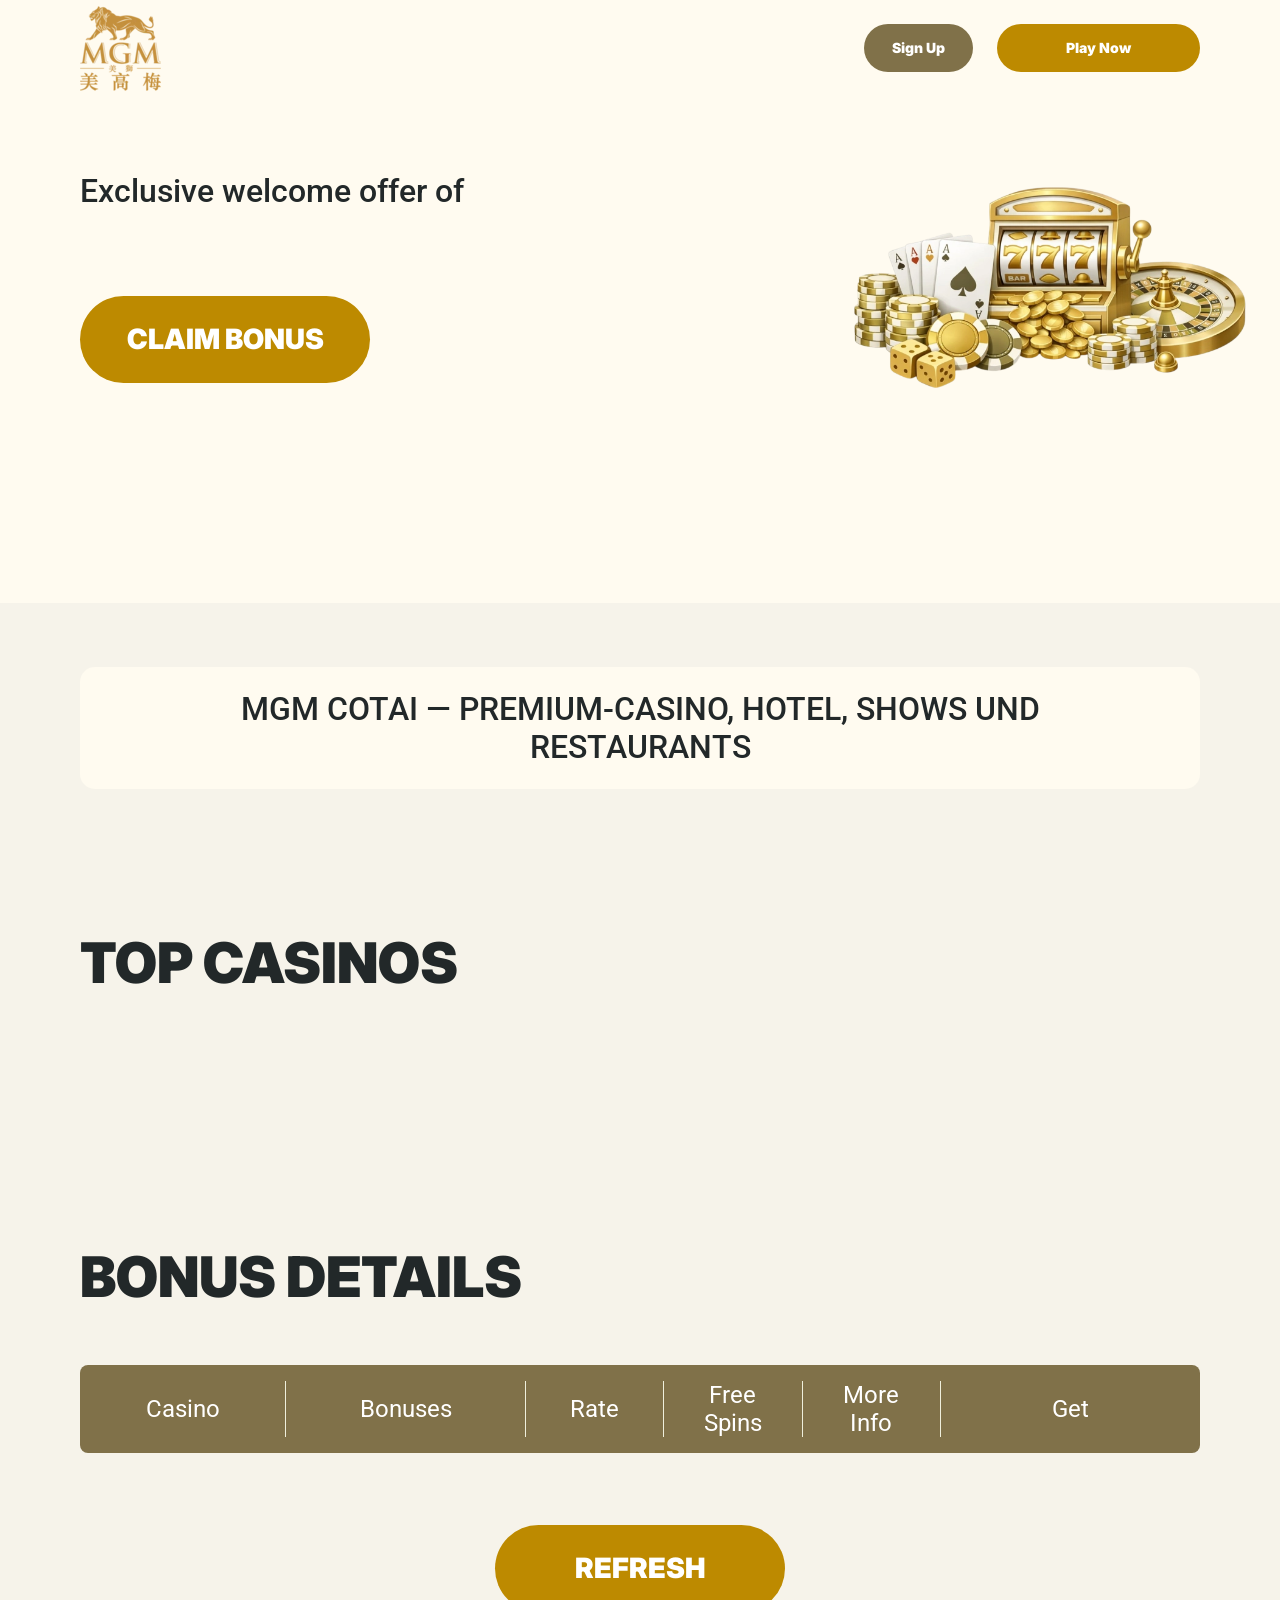
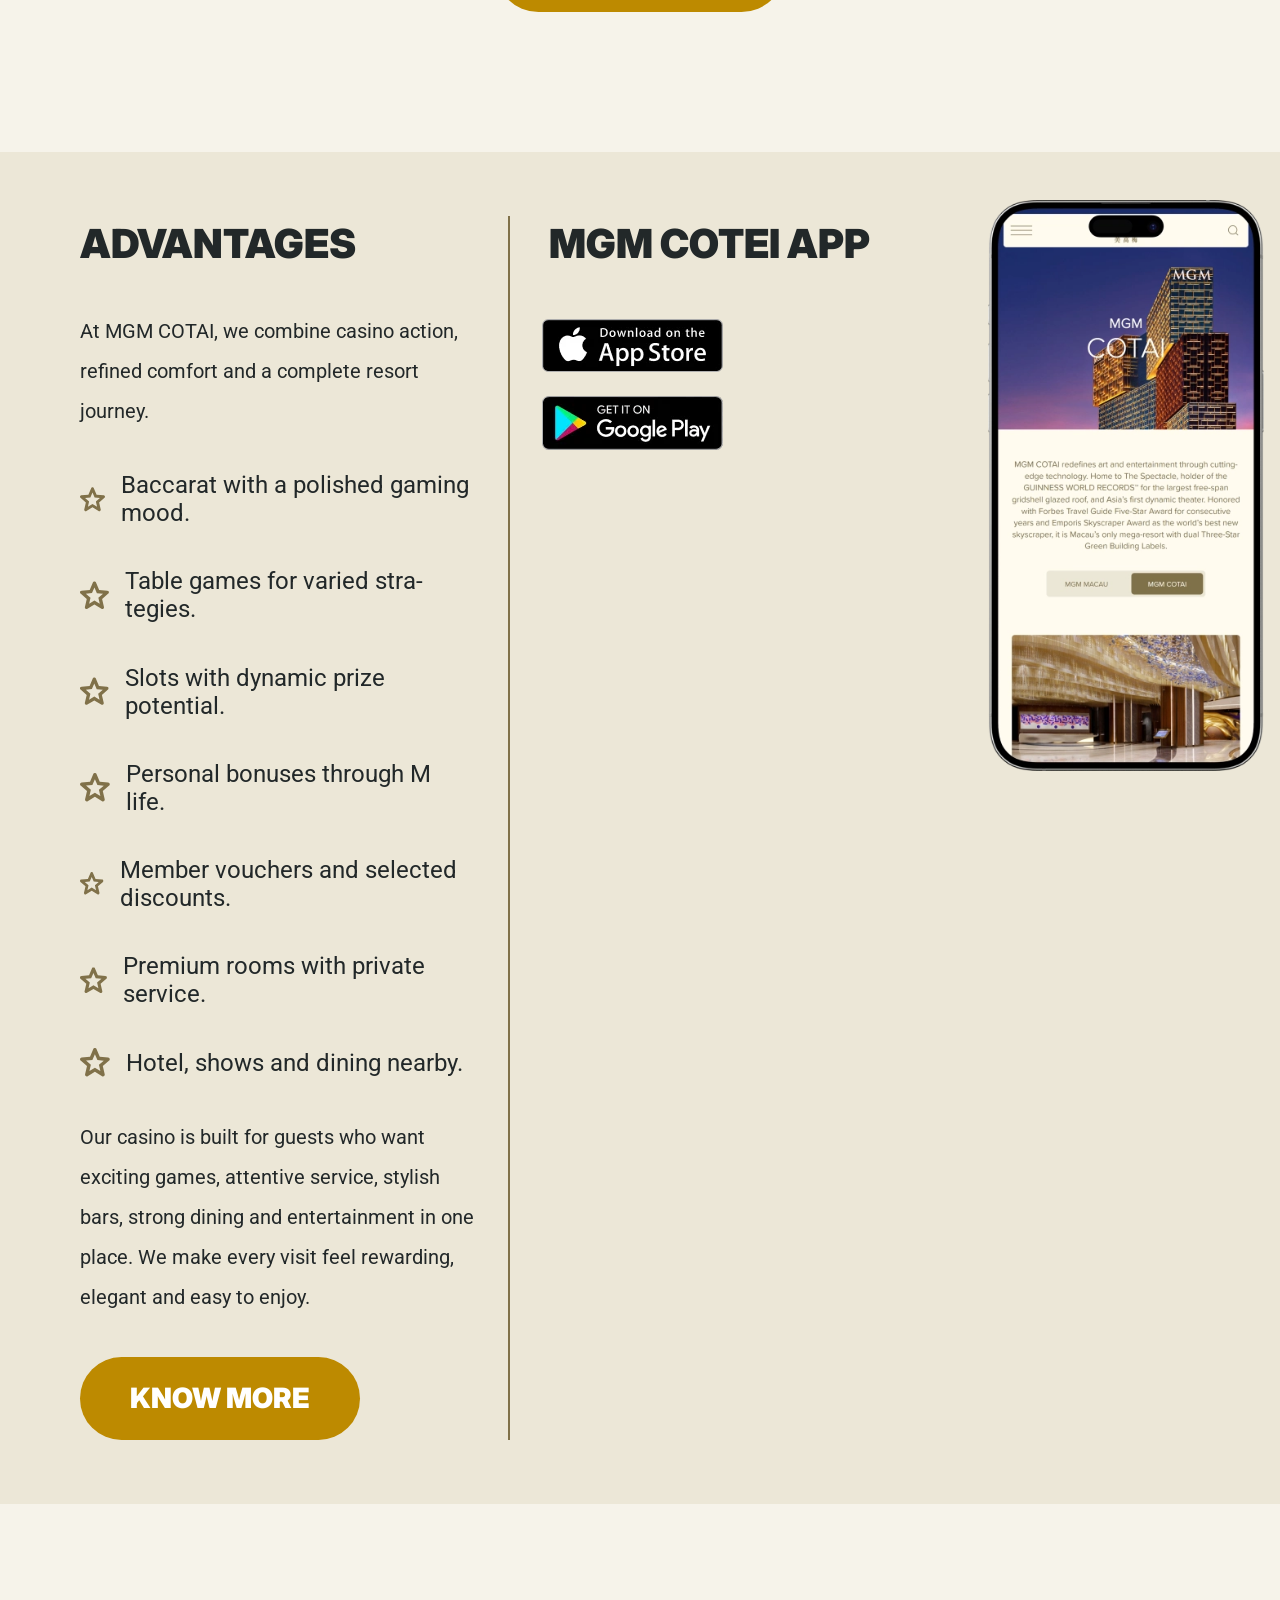
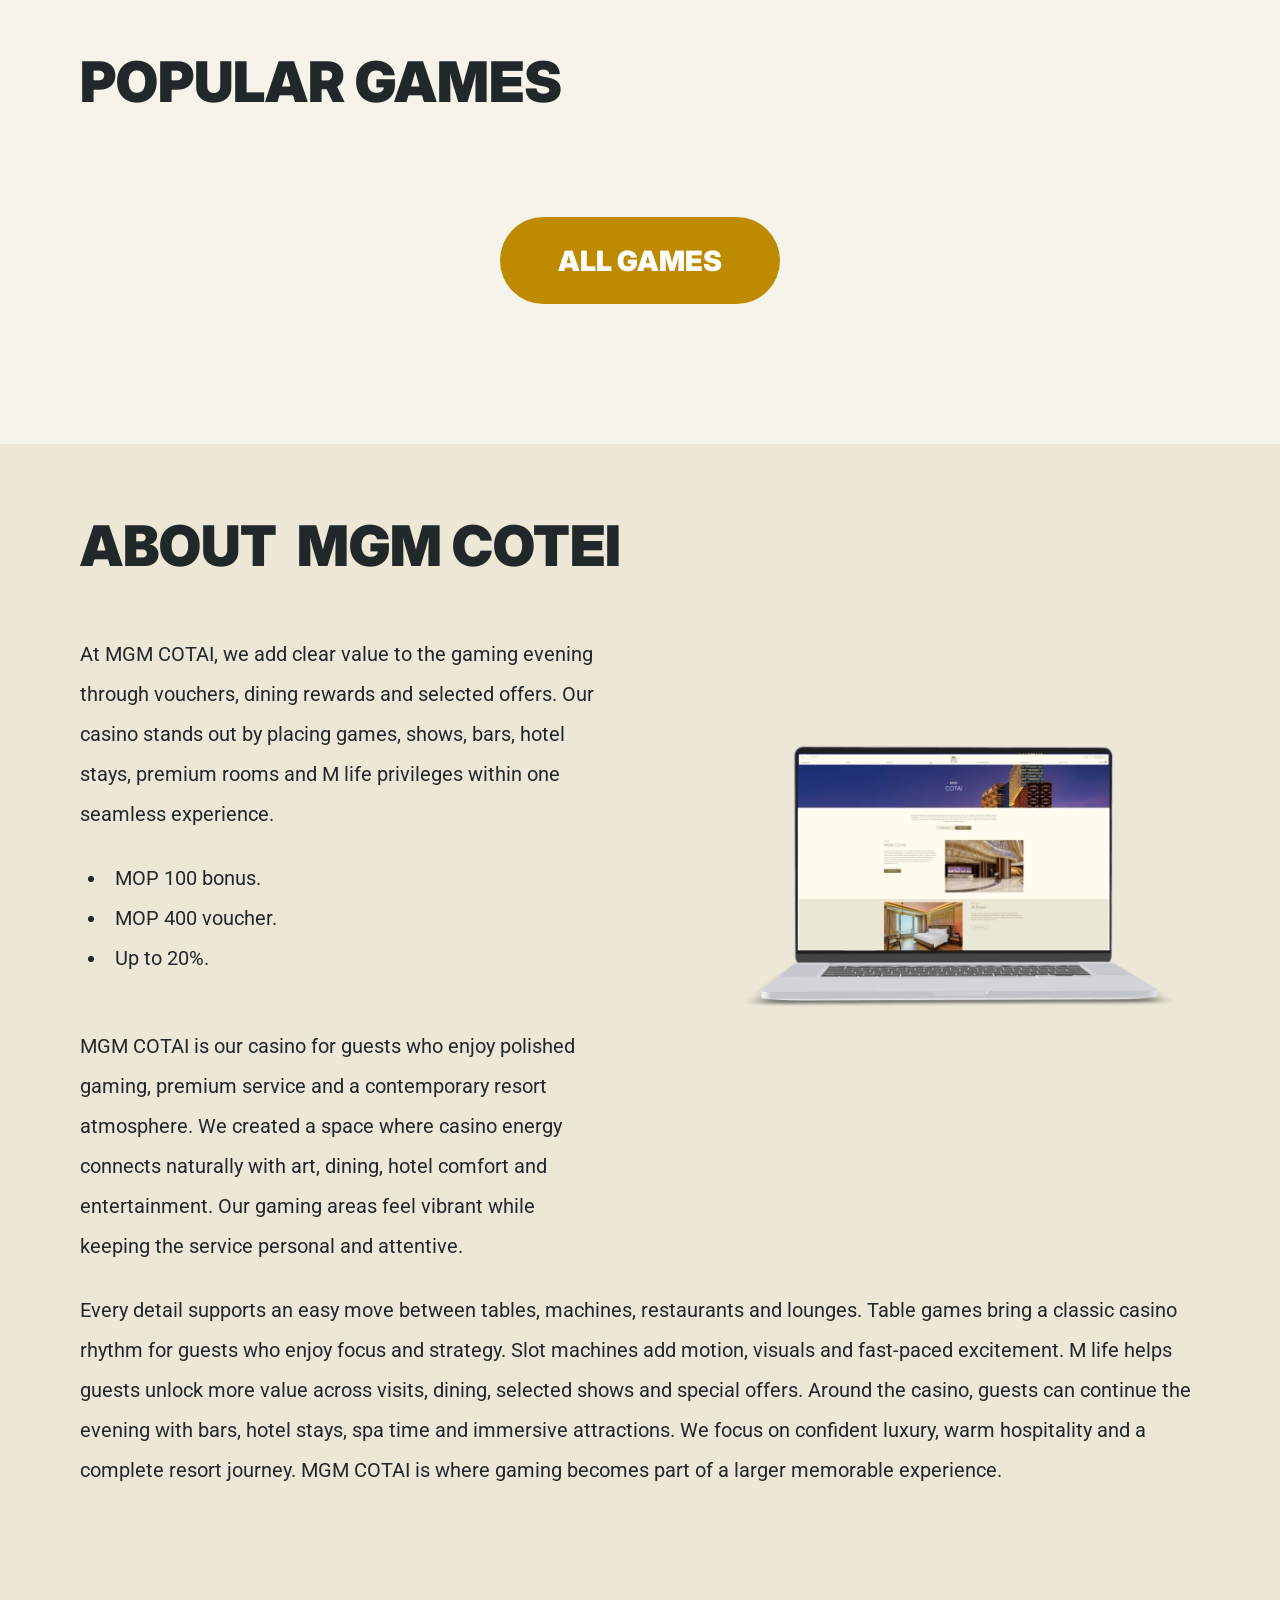
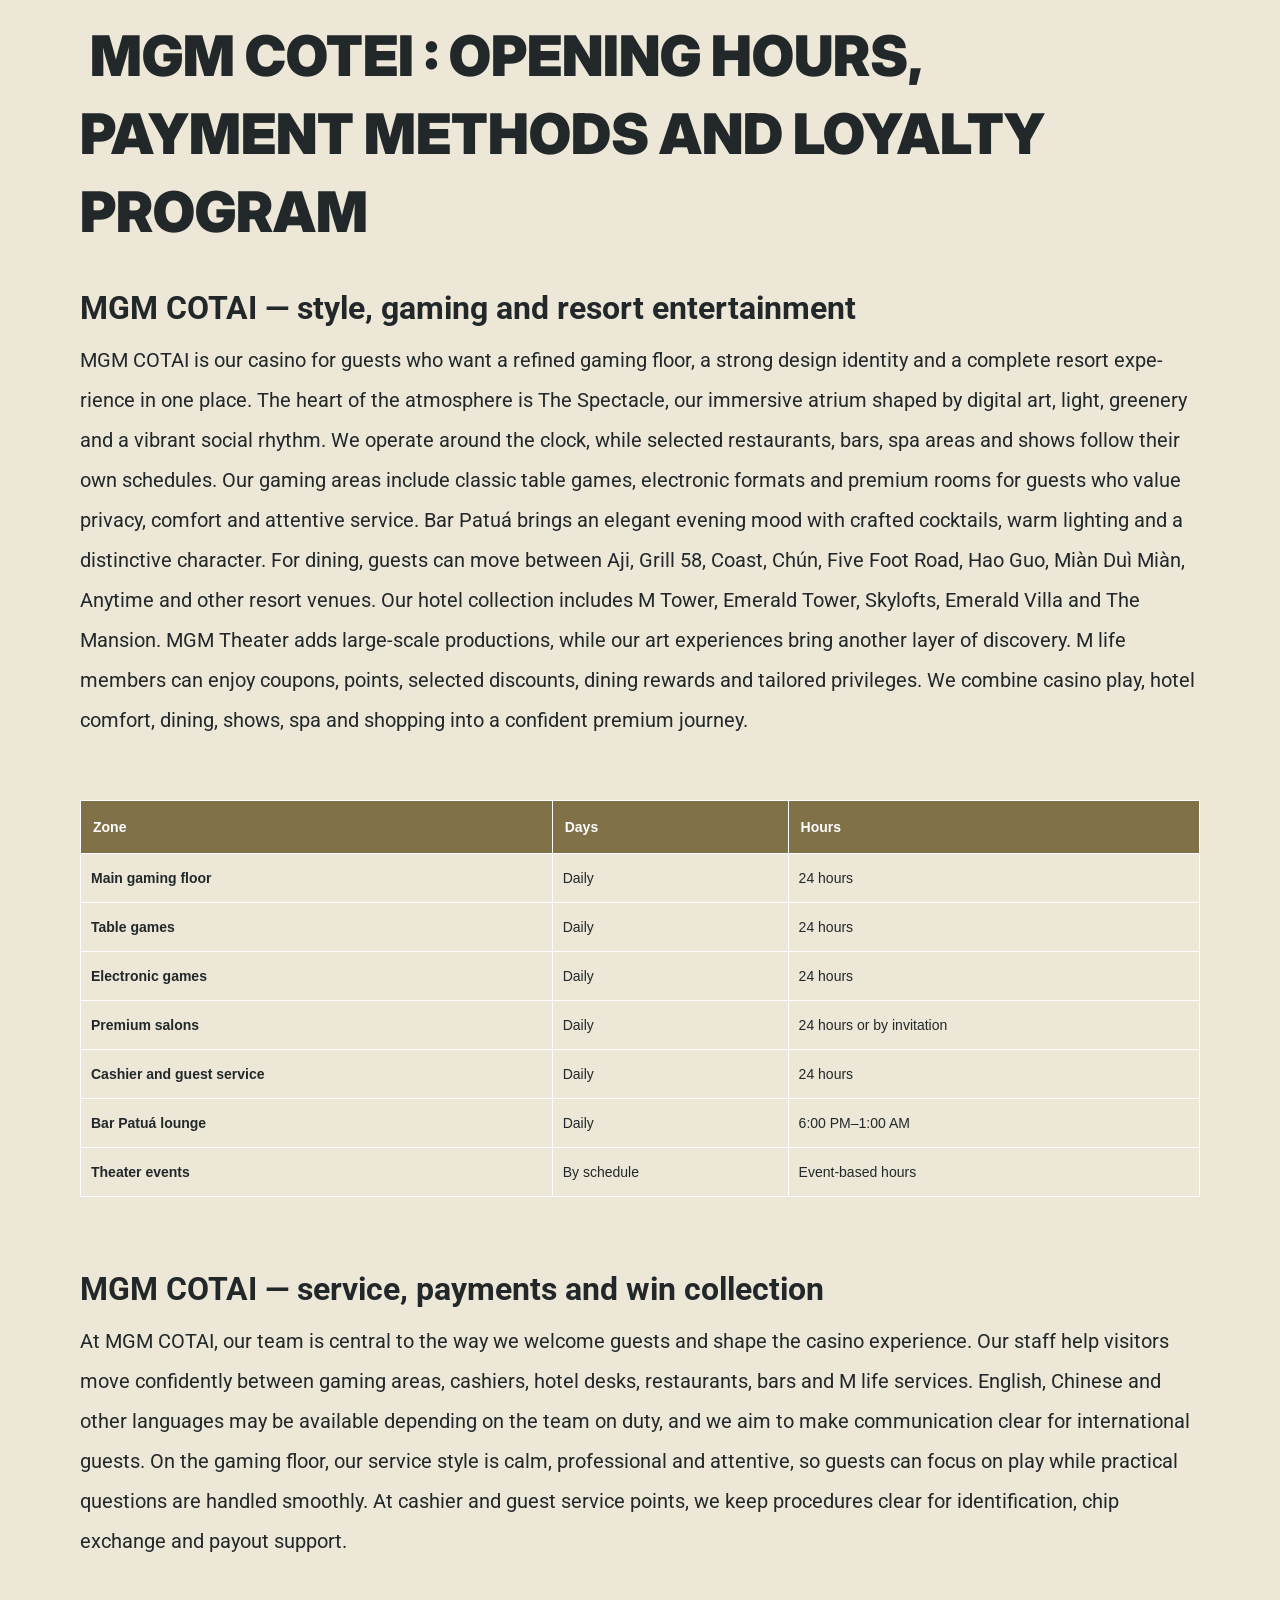
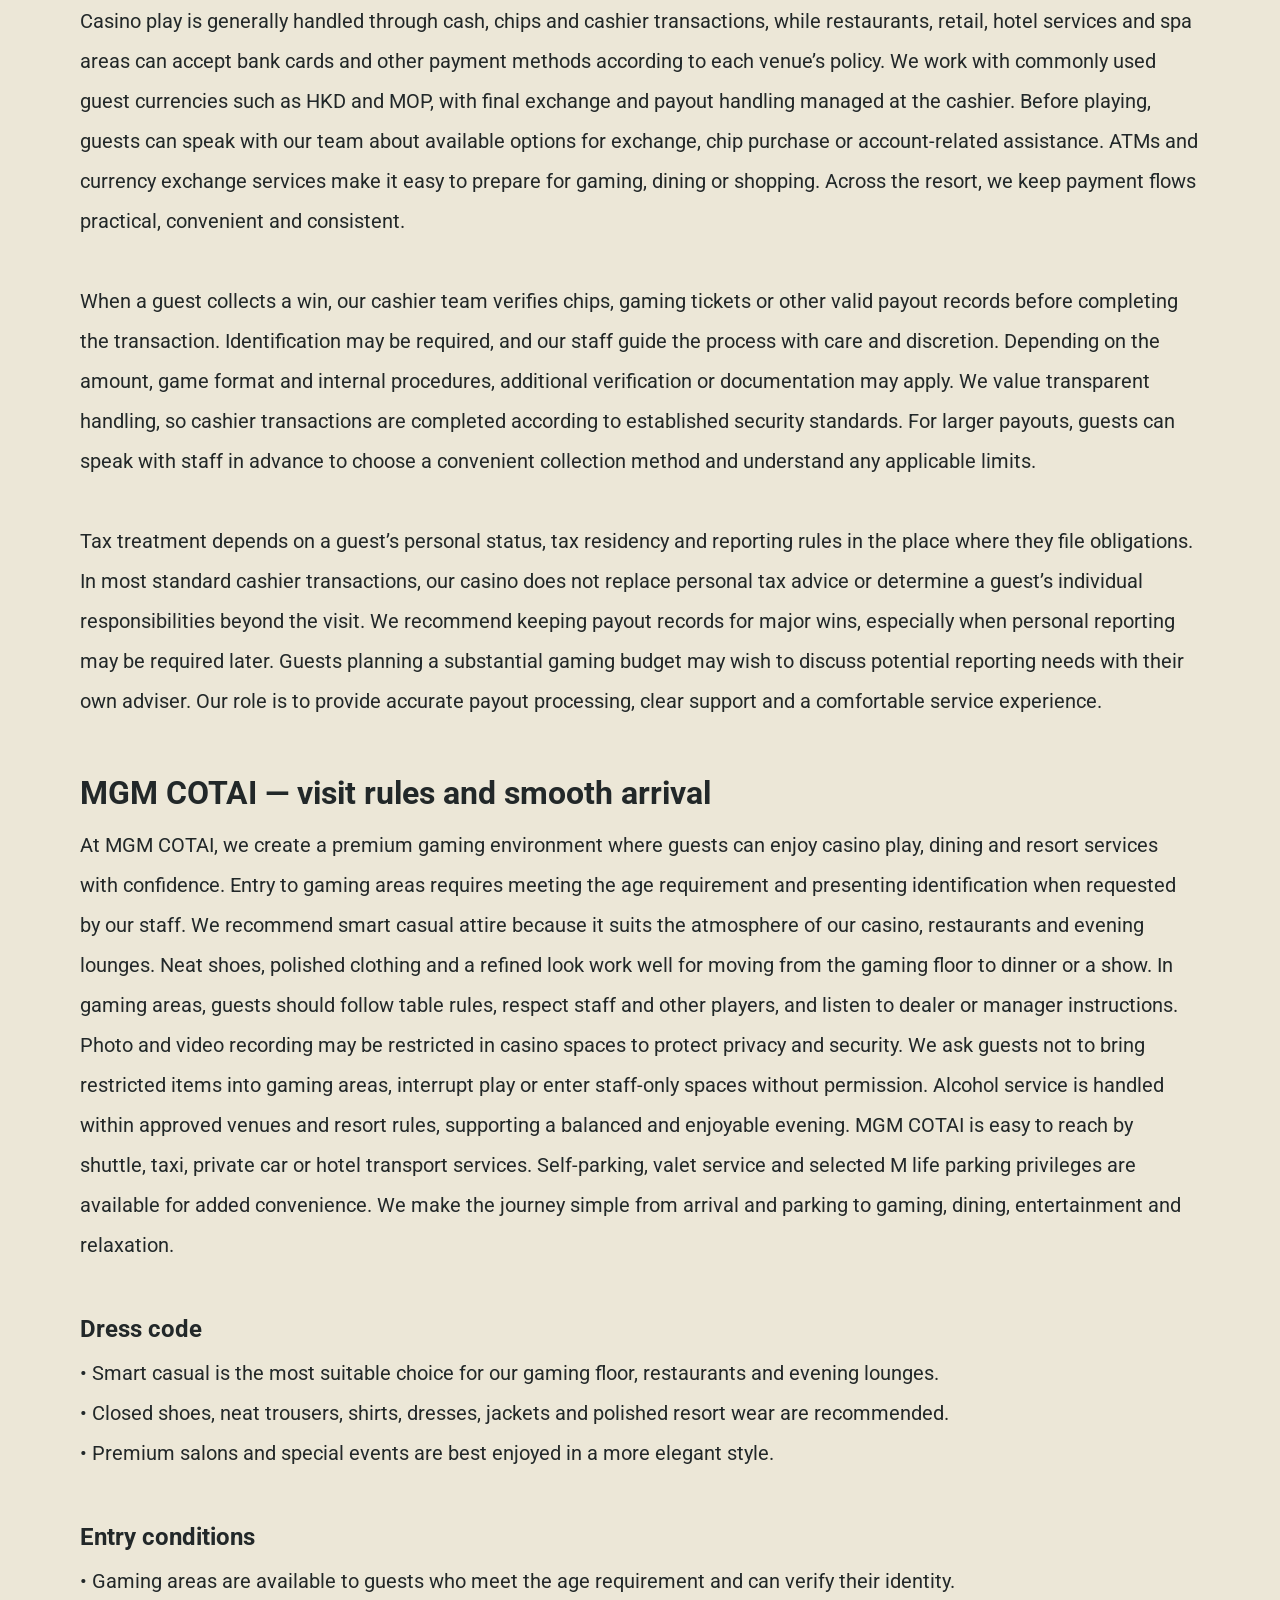
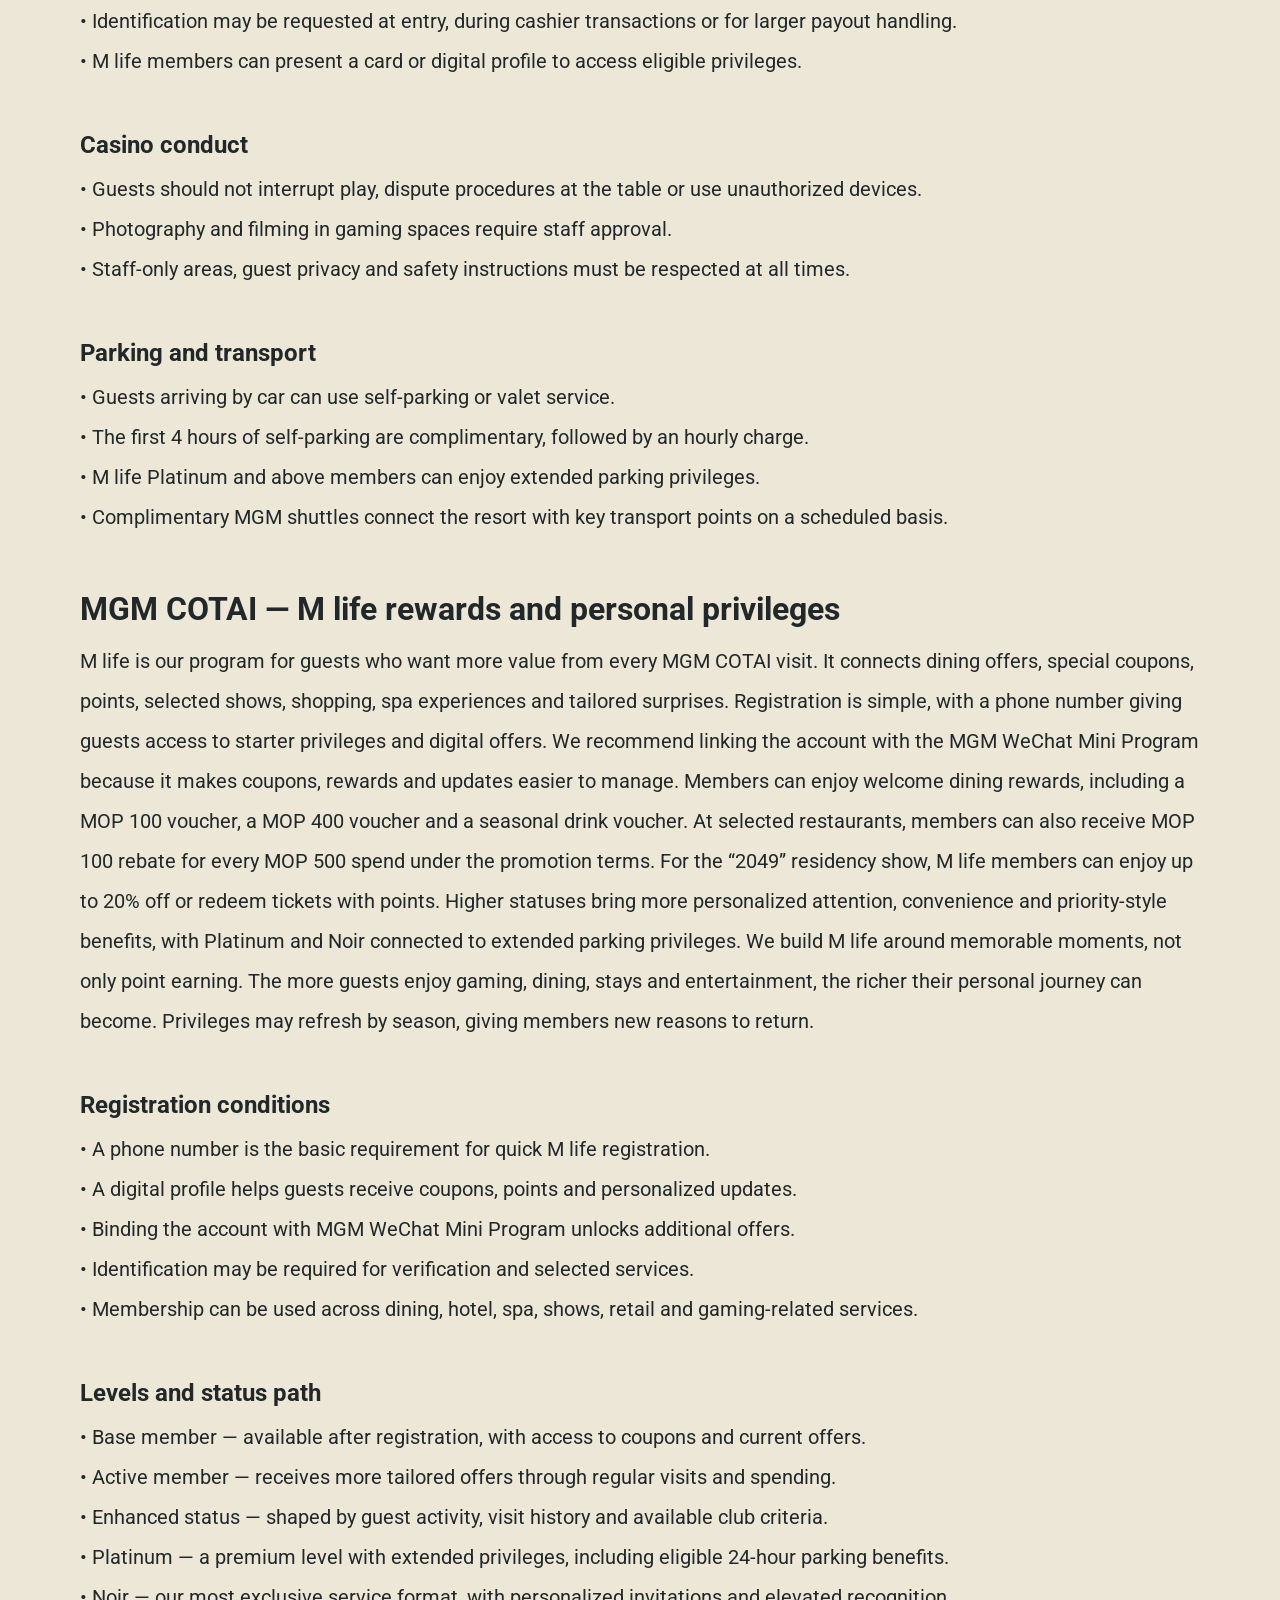
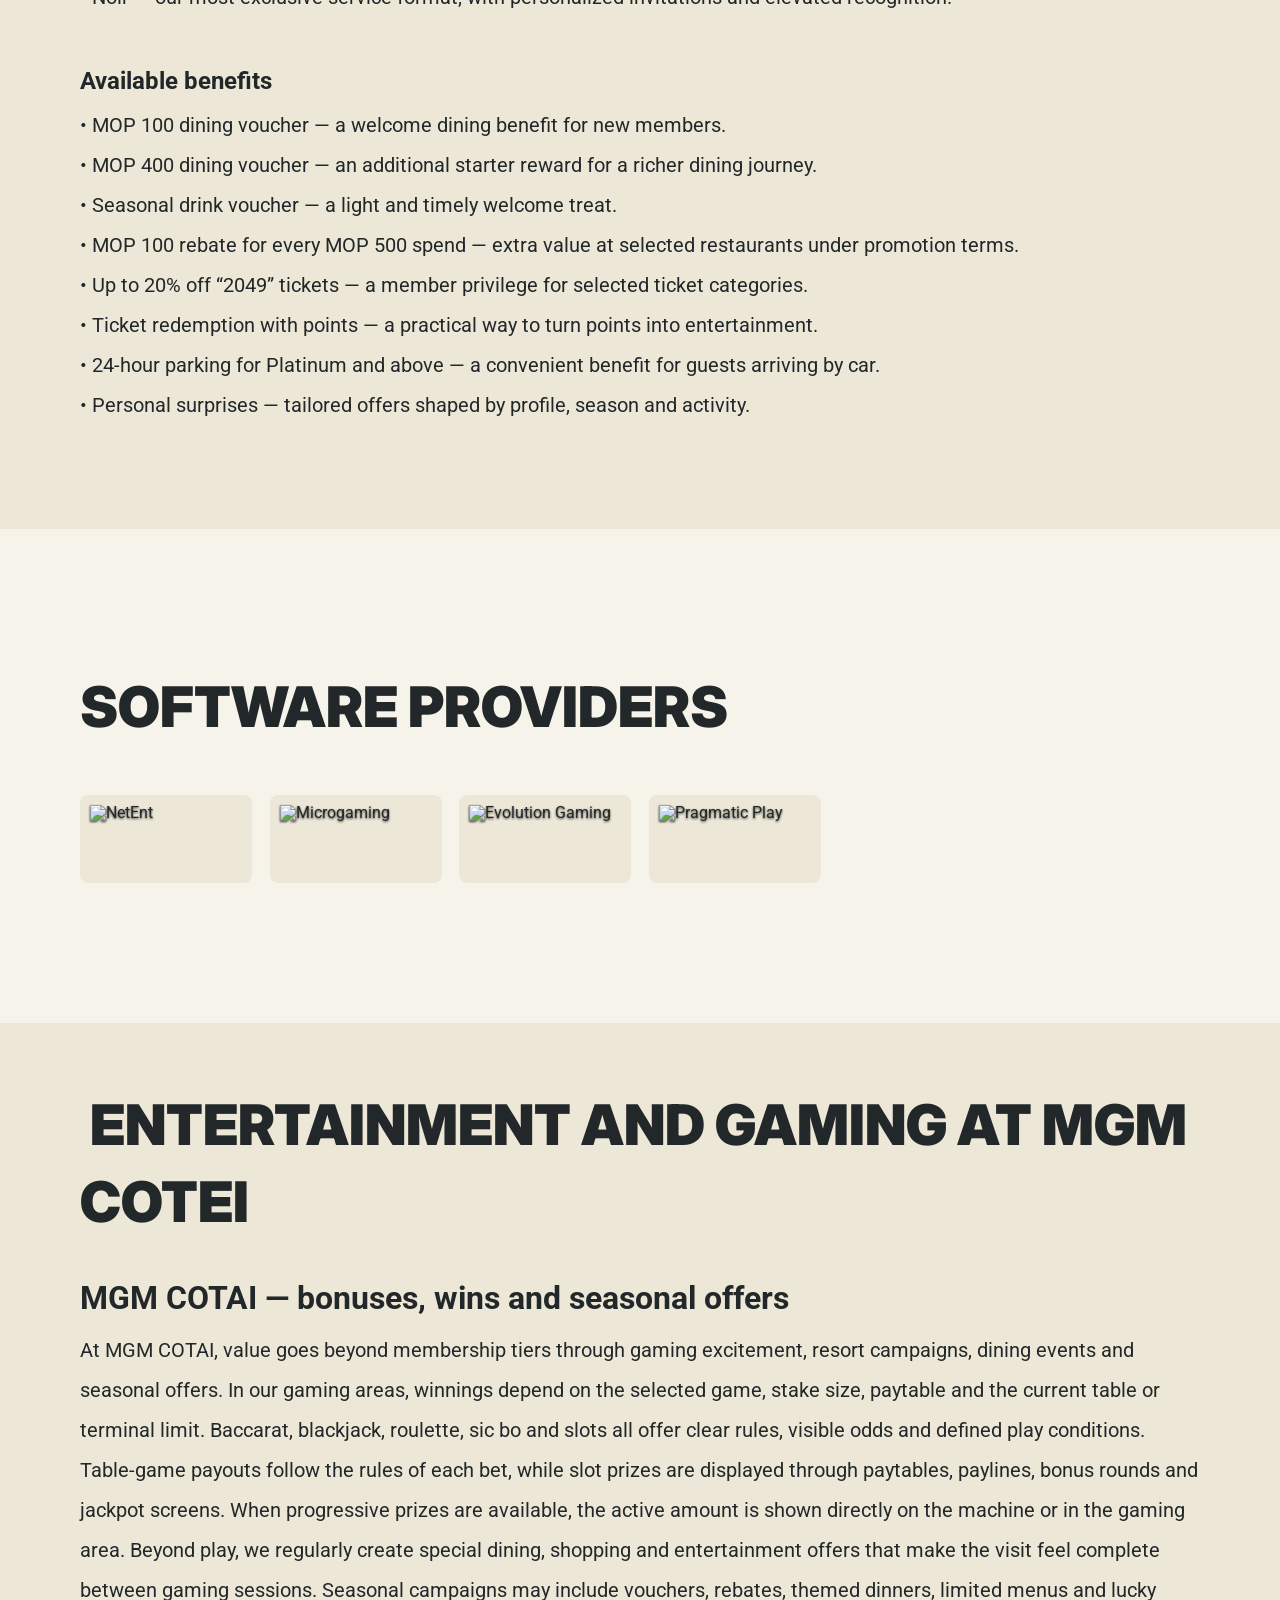
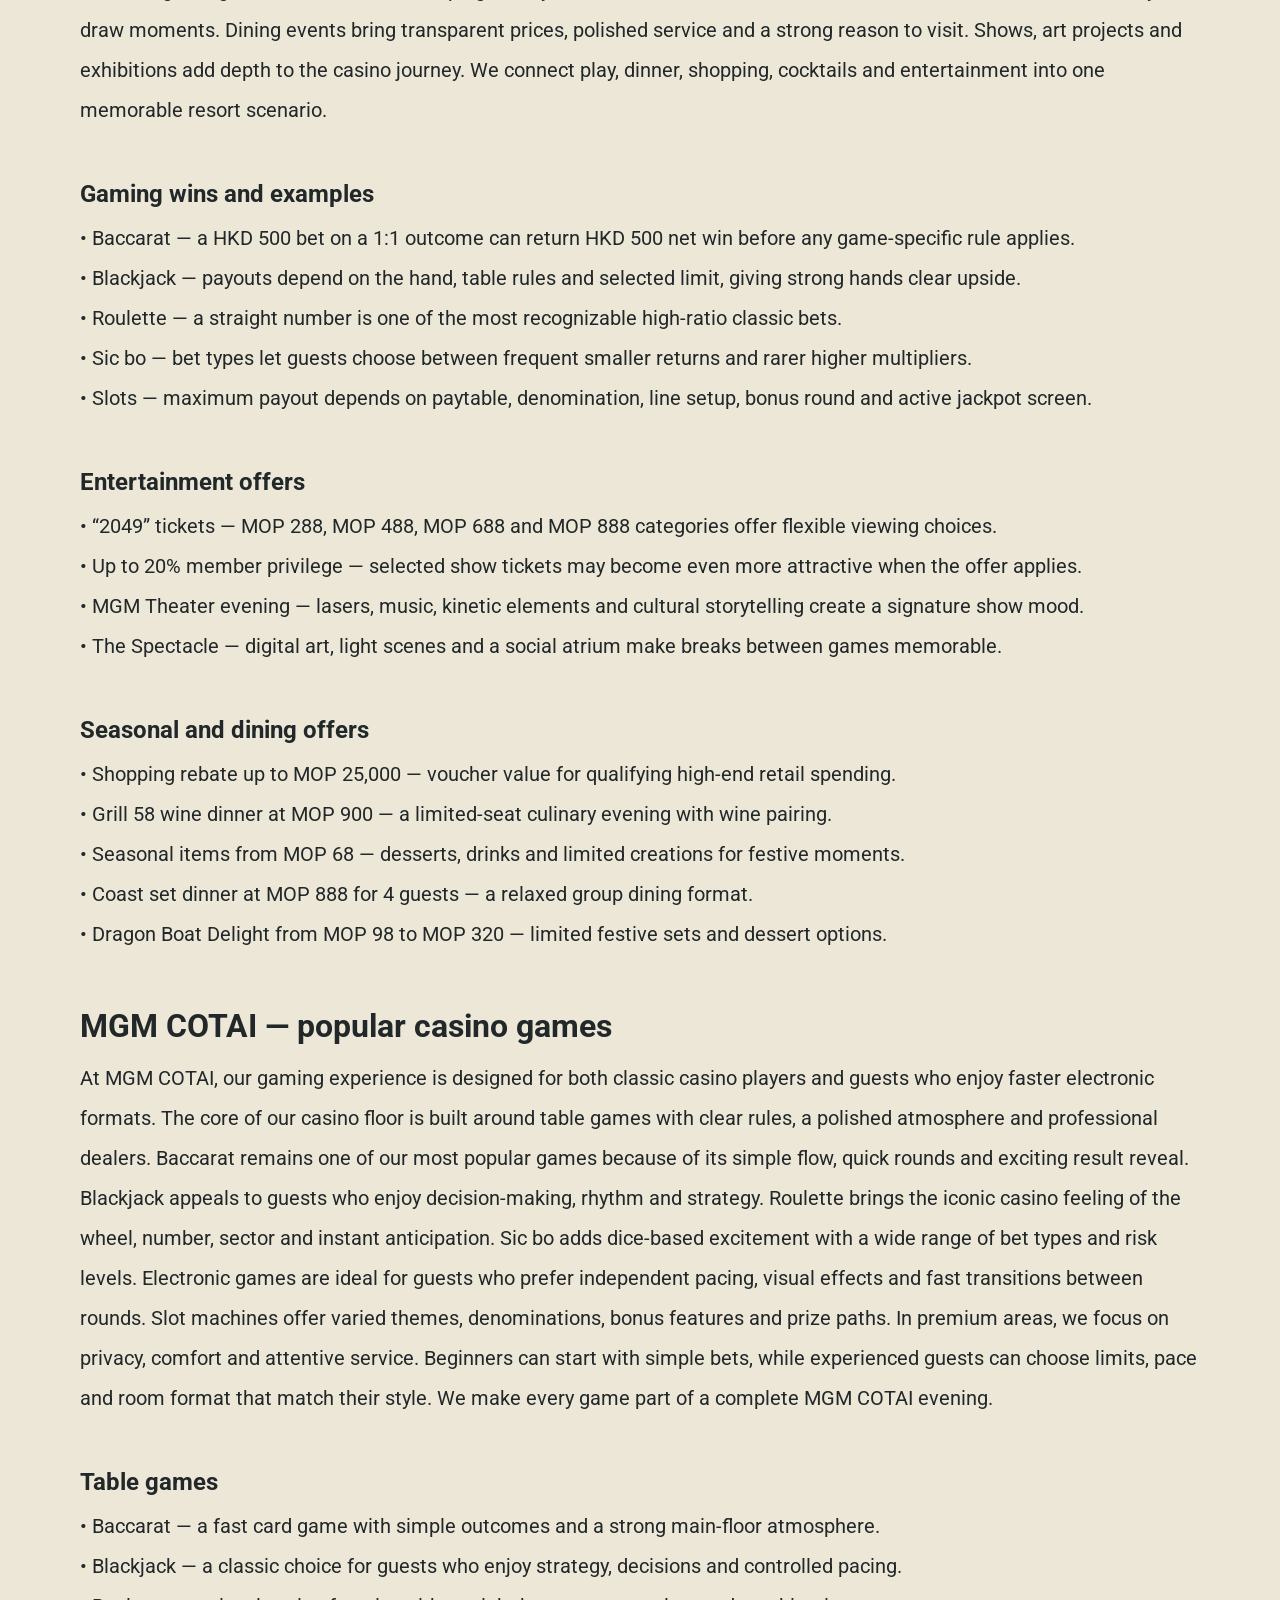
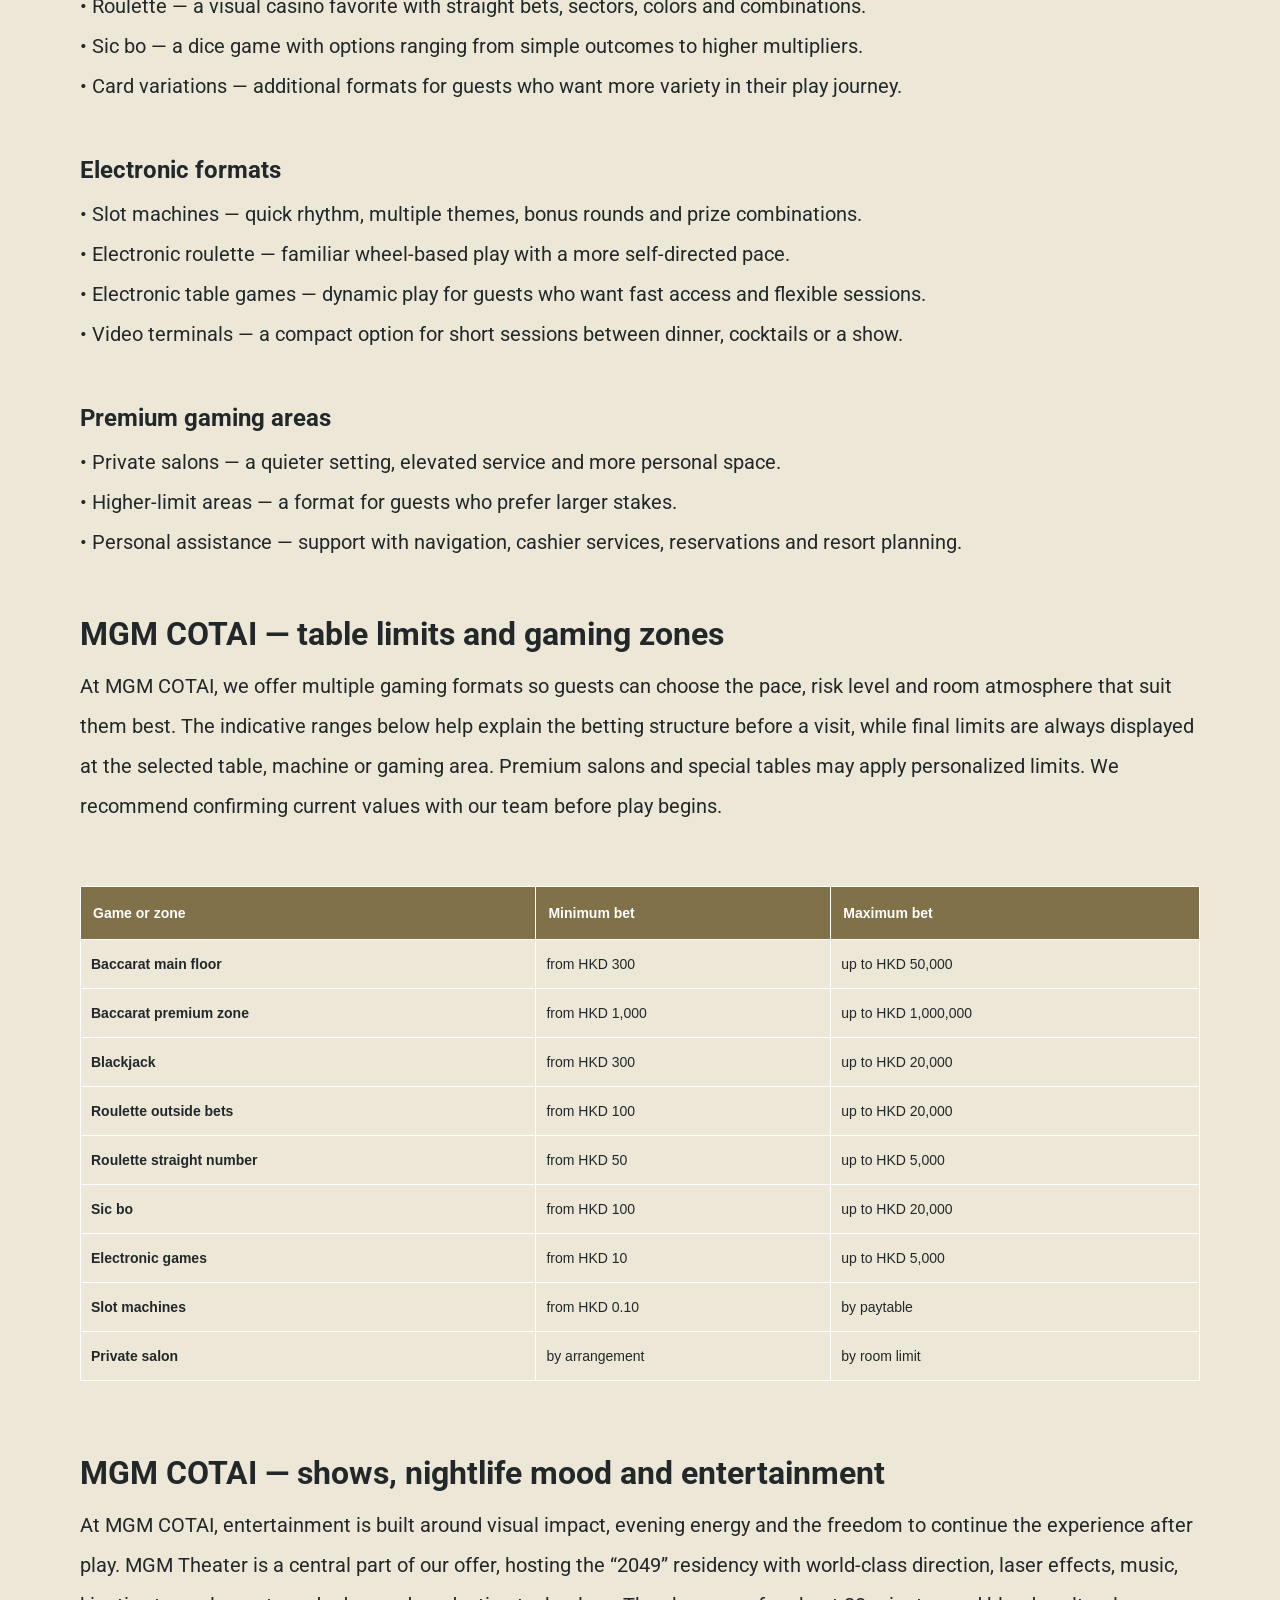
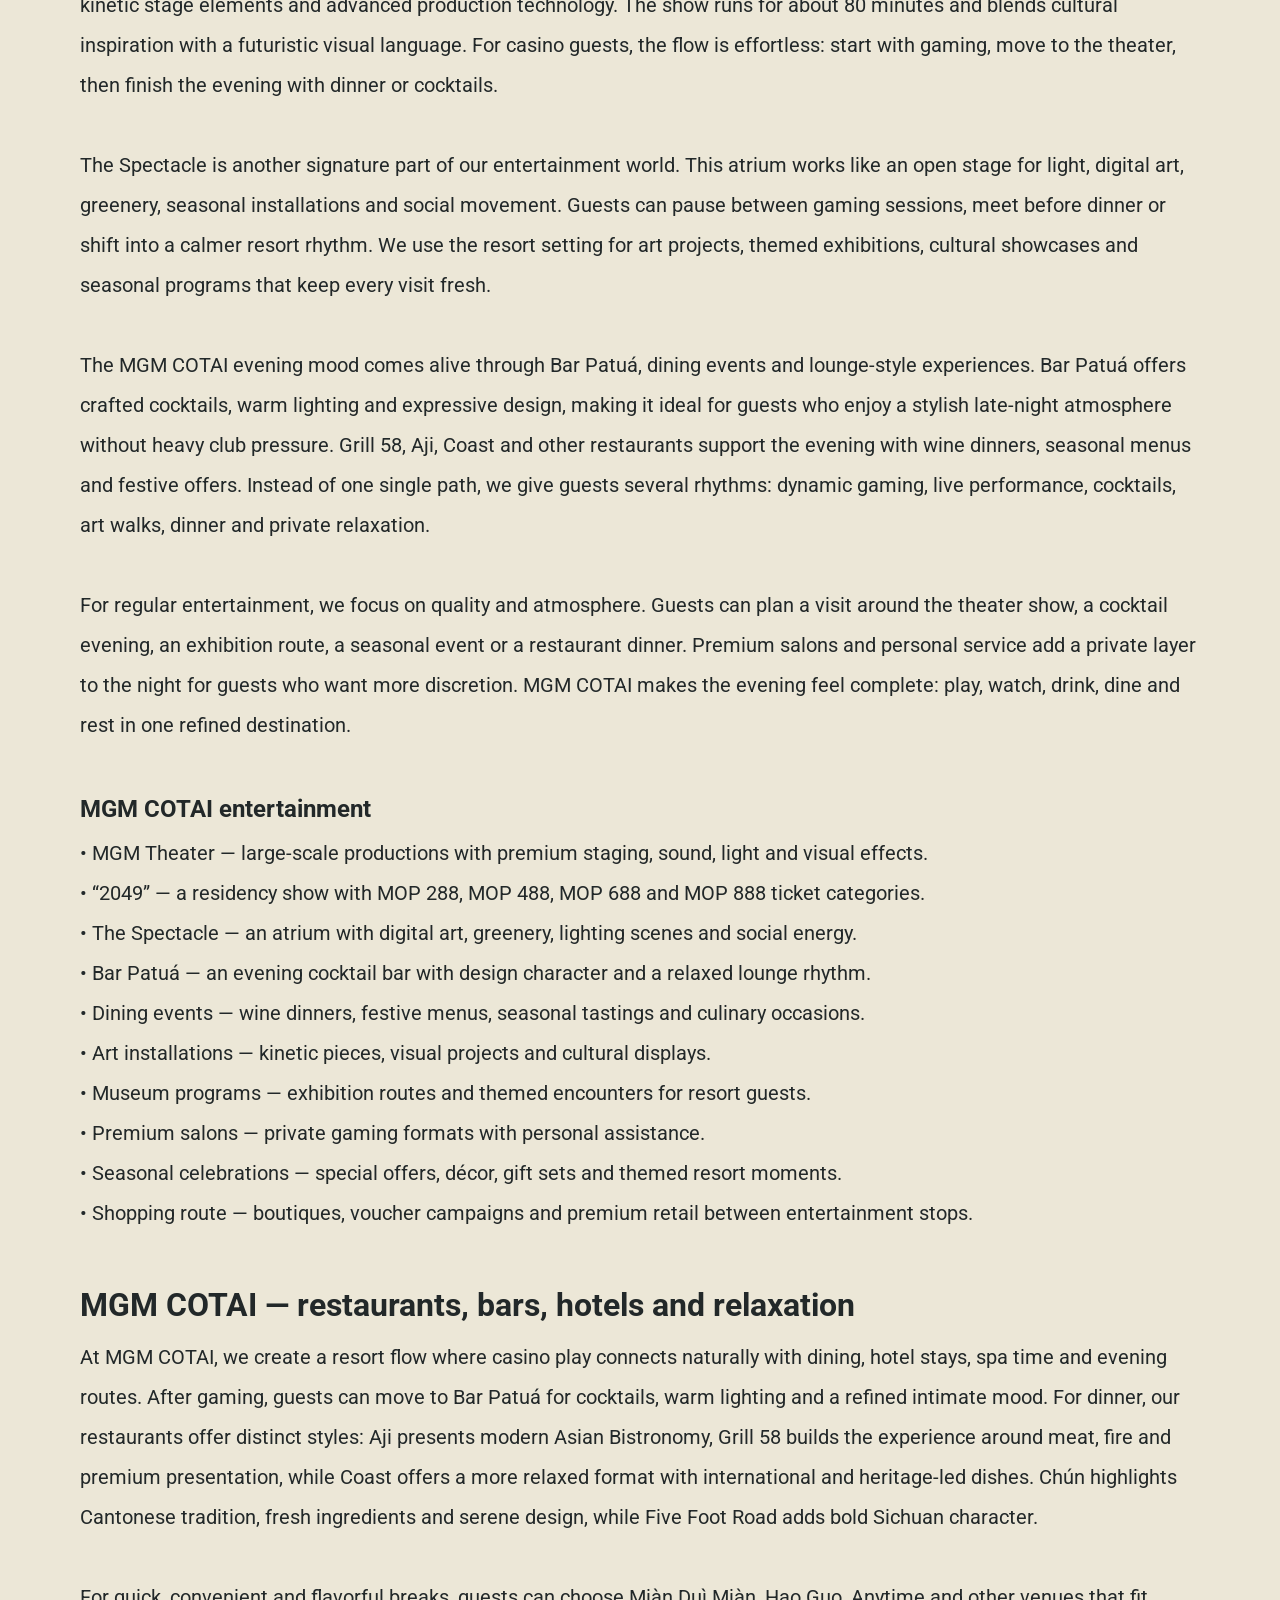
==== commit 6cafeb8a: "Site update" ====
--- a/index.html
+++ b/index.html
@@ -367,7 +367,7 @@
 
 <h3 style = "font-weight: bold;font-size: 32px;"> MGM COTAI — popular casino games </h3> <p> At MGM COTAI, our gaming experience is designed for both classic casino players and guests who enjoy faster electronic formats. The core of our casino floor is built around table games with clear rules, a polished atmosphere and professional dealers. Baccarat remains one of our most popular games because of its simple flow, quick rounds and exciting result reveal. Blackjack appeals to guests who enjoy decision-making, rhythm and strategy. Roulette brings the iconic casino feeling of the wheel, number, sector and instant anticipation. Sic bo adds dice-based excitement with a wide range of bet types and risk levels. Electronic games are ideal for guests who prefer independent pacing, visual effects and fast transitions between rounds. Slot machines offer varied themes, denominations, bonus features and prize paths. In premium areas, we focus on privacy, comfort and attentive service. Beginners can start with simple bets, while experienced guests can choose limits, pace and room format that match their style. We make every game part of a complete MGM COTAI evening. </p> <br> <h4 style = "font-weight: bold; font-size: 24px;"> Table games </h4> <ul> <li>• Baccarat — a fast card game with simple outcomes and a strong main-floor atmosphere.</li> <li>• Blackjack — a classic choice for guests who enjoy strategy, decisions and controlled pacing.</li> <li>• Roulette — a visual casino favorite with straight bets, sectors, colors and combinations.</li> <li>• Sic bo — a dice game with options ranging from simple outcomes to higher multipliers.</li> <li>• Card variations — additional formats for guests who want more variety in their play journey.</li> </ul><br> <h4 style = "font-weight: bold; font-size: 24px;"> Electronic formats </h4> <ul> <li>• Slot machines — quick rhythm, multiple themes, bonus rounds and prize combinations.</li> <li>• Electronic roulette — familiar wheel-based play with a more self-directed pace.</li> <li>• Electronic table games — dynamic play for guests who want fast access and flexible sessions.</li> <li>• Video terminals — a compact option for short sessions between dinner, cocktails or a show.</li> </ul><br> <h4 style = "font-weight: bold; font-size: 24px;"> Premium gaming areas </h4> <ul> <li>• Private salons — a quieter setting, elevated service and more personal space.</li> <li>• Higher-limit areas — a format for guests who prefer larger stakes.</li> <li>• Personal assistance — support with navigation, cashier services, reservations and resort planning.</li> </ul><br>
 
-<h3 style = "font-weight: bold;font-size: 32px;"> MGM COTAI — table limits and gaming zones </h3> <p> At MGM COTAI, we offer multiple gaming formats so guests can choose the pace, risk level and room atmosphere that suit them best. The indicative ranges below help explain the betting structure before a visit, while final limits are always displayed at the selected table, machine or gaming area. Premium salons and special tables may apply personalized limits. We recommend confirming current values with our team before play begins. </p> <br> <table style="width: 100%; border-collapse: collapse; margin: 20px auto; font-family: sans-serif; color: #222829;font-size:14px"> <thead> <tr style="background-color: #807149;"> <th style="border: 1px solid #ffffff; padding: 12px; text-align: left; color: #ffffff; font-weight: bold;">Game or zone</th> <th style="border: 1px solid #ffffff; padding: 12px; text-align: left; color: #ffffff; font-weight: bold;">Minimum bet</th> <th style="border: 1px solid #ffffff; padding: 12px; text-align: left; color: #ffffff; font-weight: bold;">Maximum bet</th> </tr> </thead> <tbody> <tr > <td style="border: 1px solid #ffffff; padding: 10px;"><strong>Baccarat main floor</strong></td> <td style="border: 1px solid #ffffff; padding: 10px;">from HKD 300</td> <td style="border: 1px solid #ffffff; padding: 10px;">up to HKD 50,000</td> </tr> <tr > <td style="border: 1px solid #ffffff; padding: 10px;"><strong>Baccarat premium zone</strong></td> <td style="border: 1px solid #ffffff; padding: 10px;">from HKD 1,000</td> <td style="border: 1px solid #ffffff; padding: 10px;">up to HKD 1,000,000</td> </tr> <tr > <td style="border: 1px solid #ffffff; padding: 10px;"><strong>Blackjack</strong></td> <td style="border: 1px solid #ffffff; padding: 10px;">from HKD 300</td> <td style="border: 1px solid #ffffff; padding: 10px;">up to HKD 20,000</td> </tr> <tr > <td style="border: 1px solid #ffffff; padding: 10px;"><strong>Roulette outside bets</strong></td> <td style="border: 1px solid #ffffff; padding: 10px;">from HKD 100</td> <td style="border: 1px solid #ffffff; padding: 10px;">up to HKD 20,000</td> </tr> <tr > <td style="border: 1px solid #ffffff; padding: 10px;"><strong>Roulette straight number</strong></td> <td style="border: 1px solid #ffffff; padding: 10px;">from HKD 50</td> <td style="border: 1px solid #ffffff; padding: 10px;">up to HKD 5,000</td> </tr> <tr > <td style="border: 1px solid #ffffff; padding: 10px;"><strong>Sic bo</strong></td> <td style="border: 1px solid #ffffff; padding: 10px;">from HKD 100</td> <td style="border: 1px solid #ffffff; padding: 10px;">up to HKD 20,000</td> </tr> <tr > <td style="border: 1px solid #ffffff; padding: 10px;"><strong>Electronic games</strong></td> <td style="border: 1px solid #ffffff; padding: 10px;">from HKD 10</td> <td style="border: 1px solid #ffffff; padding: 10px;">up to HKD 5,000</td> </tr> <tr > <td style="border: 1px solid #ffffff; padding: 10px;"><strong>Slot machines</strong></td> <td style="border: 1px solid #ffffff; padding: 10px;">from HKD 0.10</td> <td style="border: 1px solid #ffffff; padding: 10px;">by paytable</td> </tr> <tr > <td style="border: 1px solid #ffffff; padding: 10px;"><strong>Private salon</strong></td> <td style="border: 1px solid #ffffff; padding: 10px;">by arrangement</td> <td style="border: 1px solid #ffffff; padding: 10px;">by room limit</td> </tr> </tbody> </table> <br>
+<h3 style = "font-weight: bold;font-size: 32px;"> MGM COTAI — table limits and gaming zones </h3> <p> At MGM COTAI, we offer multiple gaming formats so guests can choose the pace, risk level and room atmosphere that suit them best. The indicative ranges below help explain the betting structure before a visit, while final limits are always displayed at the selected table, machine or gaming area. Premium salons and special tables may apply personalized limits. We recommend confirming current values with our team before play begins. </p> <br> <table style="width: 100%; border-collapse: collapse; margin: 20px auto; font-family: sans-serif; color: #222829;font-size:14px"> <thead> <tr style="background-color: #807149;"> <th style="border: 1px solid #ffffff; padding: 12px; text-align: left; color: #ffffff; font-weight: bold;">Game or zone</th> <th style="border: 1px solid #ffffff; padding: 12px; text-align: left; color: #ffffff; font-weight: bold;">Minimum bet</th> <th style="border: 1px solid #ffffff; padding: 12px; text-align: left; color: #ffffff; font-weight: bold;">Maximum bet</th> </tr> </thead> <tbody> <tr > <td style="border: 1px solid #ffffff; padding: 10px;"><strong>Baccarat main floor</strong></td> <td style="border: 1px solid #ffffff; padding: 10px;">from HKD 300</td> <td style="border: 1px solid #ffffff; padding: 10px;">up to HKD 50,000</td> </tr> <tr > <td style="border: 1px solid #ffffff; padding: 10px;"><strong>Baccarat premium zone</strong></td> <td style="border: 1px solid #ffffff; padding: 10px;">from HKD 1,000</td> <td style="border: 1px solid #ffffff; padding: 10px;">up to HKD 1,000,000</td> </tr> <tr > <td style="border: 1px solid #ffffff; padding: 10px;"><strong>Blackjack</strong></td> <td style="border: 1px solid #ffffff; padding: 10px;">from HKD 300</td> <td style="border: 1px solid #ffffff; padding: 10px;">up to HKD 20,000</td> </tr> <tr > <td style="border: 1px solid #ffffff; padding: 10px;"><strong>Roulette outside bets</strong></td> <td style="border: 1px solid #ffffff; padding: 10px;">from HKD 100</td> <td style="border: 1px solid #ffffff; padding: 10px;">up to HKD 20,000</td> </tr> <tr > <td style="border: 1px solid #ffffff; padding: 10px;"><strong>Roulette straight number</strong></td> <td style="border: 1px solid #ffffff; padding: 10px;">from HKD 50</td> <td style="border: 1px solid #ffffff; padding: 10px;">up to HKD 5,000</td> </tr> <tr > <td style="border: 1px solid #ffffff; padding: 10px;"><strong>Sic bo</strong></td> <td style="border: 1px solid #ffffff; padding: 10px;">from HKD 100</td> <td style="border: 1px solid #ffffff; padding: 10px;">up to HKD 20,000</td> </tr> <tr > <td style="border: 1px solid #ffffff; padding: 10px;"><strong>Electronic games</strong></td> <td style="border: 1px solid #ffffff; padding: 10px;">from HKD 10</td> <td style="border: 1px solid #ffffff; padding: 10px;">up to HKD 5,000</td> </tr> <tr > <td style="border: 1px solid #ffffff; padding: 10px;"><strong>Slot machines</strong></td> <td style="border: 1px solid #ffffff; padding: 10px;">from HKD 0.10</td> <td style="border: 1px solid #ffffff; padding: 10px;">by paytable</td> </tr> <tr > <td style="border: 1px solid #ffffff; padding: 10px;"><strong>Private salon</strong></td> <td style="border: 1px solid #ffffff; padding: 10px;">by arran&shy;gement</td> <td style="border: 1px solid #ffffff; padding: 10px;">by room limit</td> </tr> </tbody> </table> <br>
 <h3 style = "font-weight: bold;font-size: 32px;"> MGM COTAI — shows, nightlife mood and entertainment </h3> <p> At MGM COTAI, entertainment is built around visual impact, evening energy and the freedom to continue the experience after play. MGM Theater is a central part of our offer, hosting the “2049” residency with world-class direction, laser effects, music, kinetic stage elements and advanced production technology. The show runs for about 80 minutes and blends cultural inspiration with a futuristic visual language. For casino guests, the flow is effortless: start with gaming, move to the theater, then finish the evening with dinner or cocktails. </p> <br> <p> The Spectacle is another signature part of our entertainment world. This atrium works like an open stage for light, digital art, greenery, seasonal installations and social movement. Guests can pause between gaming sessions, meet before dinner or shift into a calmer resort rhythm. We use the resort setting for art projects, themed exhibitions, cultural showcases and seasonal programs that keep every visit fresh. </p> <br> <p> The MGM COTAI evening mood comes alive through Bar Patuá, dining events and lounge-style experiences. Bar Patuá offers crafted cocktails, warm lighting and expressive design, making it ideal for guests who enjoy a stylish late-night atmosphere without heavy club pressure. Grill 58, Aji, Coast and other restaurants support the evening with wine dinners, seasonal menus and festive offers. Instead of one single path, we give guests several rhythms: dynamic gaming, live performance, cocktails, art walks, dinner and private relaxation. </p> <br> <p> For regular entertainment, we focus on quality and atmosphere. Guests can plan a visit around the theater show, a cocktail evening, an exhibition route, a seasonal event or a restaurant dinner. Premium salons and personal service add a private layer to the night for guests who want more discretion. MGM COTAI makes the evening feel complete: play, watch, drink, dine and rest in one refined destination. </p> <br> <h4 style = "font-weight: bold; font-size: 24px;"> MGM COTAI entertainment </h4> <ul> <li>• MGM Theater — large-scale productions with premium staging, sound, light and visual effects.</li> <li>• “2049” — a residency show with MOP 288, MOP 488, MOP 688 and MOP 888 ticket categories.</li> <li>• The Spectacle — an atrium with digital art, greenery, lighting scenes and social energy.</li> <li>• Bar Patuá — an evening cocktail bar with design character and a relaxed lounge rhythm.</li> <li>• Dining events — wine dinners, festive menus, seasonal tastings and culinary occasions.</li> <li>• Art installations — kinetic pieces, visual projects and cultural displays.</li> <li>• Museum programs — exhibition routes and themed encounters for resort guests.</li> <li>• Premium salons — private gaming formats with personal assistance.</li> <li>• Seasonal celebrations — special offers, décor, gift sets and themed resort moments.</li> <li>• Shopping route — boutiques, voucher campaigns and premium retail between entertainment stops.</li> </ul><br>
 
 <h3 style = "font-weight: bold;font-size: 32px;"> MGM COTAI — restaurants, bars, hotels and relaxation </h3> <p> At MGM COTAI, we create a resort flow where casino play connects naturally with dining, hotel stays, spa time and evening routes. After gaming, guests can move to Bar Patuá for cocktails, warm lighting and a refined intimate mood. For dinner, our restaurants offer distinct styles: Aji presents modern Asian Bistronomy, Grill 58 builds the experience around meat, fire and premium presentation, while Coast offers a more relaxed format with international and heritage-led dishes. Chún highlights Cantonese tradition, fresh ingredients and serene design, while Five Foot Road adds bold Sichuan character. </p> <br> <p> For quick, convenient and flavorful breaks, guests can choose Miàn Duì Miàn, Hao Guo, Anytime and other venues that fit easily between gaming, shows and walks. Anytime sits at the center of The Spectacle and works beautifully for desserts, coffee, light bites, afternoon tea and cocktails. Hao Guo brings warming dishes and hot pot energy, while Miàn Duì Miàn is convenient for 24-hour dining. MGM COTAI makes it easy to choose either a special-occasion restaurant or a short pause between activities. </p> <br> <p> Our hotel collection supports a private and carefully designed stay. M Tower offers contemporary style and an energetic mood, Emerald Tower adds a quieter aesthetic, while Skylofts, Emerald Villa and The Mansion suit guests who want more space and personalized attention. Rooms and suites allow the evening to continue without hurry after gaming, dinner or a show. This is ideal for guests who plan a complete resort scenario rather than a short visit. </p> <br> <p> Spa and wellness areas bring balance to the energy of the casino. TRIA Spa, the pool, hydrotherapy, fitness, salon services, boutiques and art spaces add calm moments to the MGM COTAI experience. We offer more than gaming: guests can recover, meet, dine, shop, enjoy a show or extend the evening with a hotel stay. MGM COTAI is a complete environment where every leisure element is close, polished and guest-focused. </p> <br> <h4 style = "font-weight: bold; font-size: 24px;"> MGM COTAI leisure venues </h4> <ul> <li>• Bar Patuá — a cocktail bar with evening mood, design character and relaxed lounge rhythm.</li> <li>• Aji — Asian Bistronomy with creative technique, premium ingredients and wine pairing.</li> <li>• Grill 58 — meat, grill, smoke, wine cellar depth and bold presentation.</li> <li>• Coast — relaxed all-day dining for breakfast, lunch, dinner and easy gatherings.</li> <li>• Chún — Cantonese cuisine, handmade dim sum, seafood and elegant atmosphere.</li> <li>• Five Foot Road — vivid Sichuan flavors, modern presentation and premium service.</li> <li>• Hao Guo — Chinese cuisine and hot pot energy for a satisfying dinner.</li> <li>• Miàn Duì Miàn — 24-hour noodles, quick dishes and convenient breaks.</li> <li>• Anytime — desserts, tea, coffee, cocktails and light relaxation inside The Spectacle.</li> <li>• Sushiyoshi — Japanese dining for guests who appreciate precision and refinement.</li> <li>• M Tower — contemporary hotel comfort with views and an energetic atmosphere.</li> <li>• Emerald Tower — calm luxury with an elegant stay experience.</li> <li>• Skylofts — spacious suites for private relaxation.</li> <li>• Emerald Villa — elevated privacy, status and personal attention.</li> <li>• The Mansion — an exclusive stay format for the most demanding guests.</li> <li>• TRIA Spa — treatments, spa facilities and recovery after a full day.</li> <li>• Pool and fitness — movement, relaxation and balance between play and rest.</li> <li>• Boutiques — premium shopping, gifts and seasonal voucher offers.</li> </ul><br></div>
